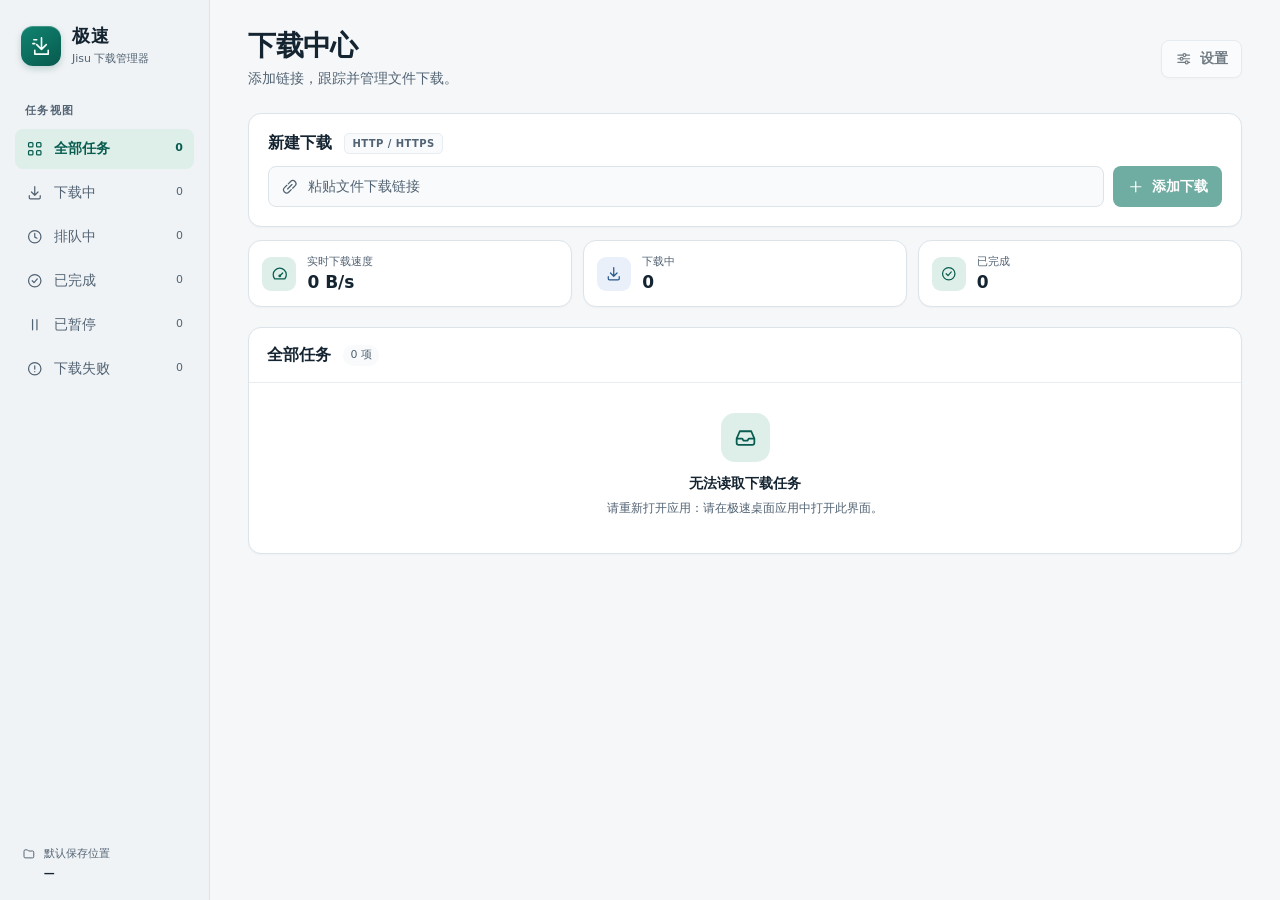
==== src/renderer/index.html @ 12cf1745 "Build the MyGo download manager renderer Co-Authored-By: Jellli Liu <yousa@outlook.com>" ====
<!doctype html>
<html lang="zh-CN">
  <head>
    <meta charset="utf-8">
    <meta name="viewport" content="width=device-width, initial-scale=1">
    <meta http-equiv="Content-Security-Policy" content="default-src 'none'; script-src 'self'; style-src 'self'; object-src 'none'; base-uri 'none'; form-action 'none'">
    <title>极速 · 下载管理器</title>
    <link rel="stylesheet" href="styles.css">
    <script src="bridge.js" defer></script>
    <script src="app.js" defer></script>
  </head>
  <body>
    <svg class="icon-library" xmlns="http://www.w3.org/2000/svg" aria-hidden="true">
      <symbol id="icon-brand" viewBox="0 0 24 24">
        <path d="M12 3v12m-5-5 5 5 5-5M5 16v4h14v-4"/>
        <path d="M4 5h3M3 9h2"/>
      </symbol>
      <symbol id="icon-grid" viewBox="0 0 24 24">
        <rect x="3.5" y="3.5" width="6" height="6" rx="1.3"/><rect x="14.5" y="3.5" width="6" height="6" rx="1.3"/>
        <rect x="3.5" y="14.5" width="6" height="6" rx="1.3"/><rect x="14.5" y="14.5" width="6" height="6" rx="1.3"/>
      </symbol>
      <symbol id="icon-download" viewBox="0 0 24 24">
        <path d="M12 3.5v12m-4.5-4.5 4.5 4.5 4.5-4.5M4.5 16v3a1.5 1.5 0 0 0 1.5 1.5h12a1.5 1.5 0 0 0 1.5-1.5v-3"/>
      </symbol>
      <symbol id="icon-clock" viewBox="0 0 24 24">
        <circle cx="12" cy="12" r="8.5"/><path d="M12 7.5v5l3 1.5"/>
      </symbol>
      <symbol id="icon-check" viewBox="0 0 24 24">
        <circle cx="12" cy="12" r="8.5"/><path d="m8.5 12 2.5 2.5 4.5-5"/>
      </symbol>
      <symbol id="icon-pause" viewBox="0 0 24 24">
        <path d="M9 5v14m6-14v14"/>
      </symbol>
      <symbol id="icon-alert" viewBox="0 0 24 24">
        <circle cx="12" cy="12" r="8.5"/><path d="M12 8v4.5m0 3.5h.01"/>
      </symbol>
      <symbol id="icon-settings" viewBox="0 0 24 24">
        <path d="M4 7h7m4 0h5M4 12h3m4 0h9M4 17h10m4 0h2"/>
        <circle cx="13" cy="7" r="2"/><circle cx="9" cy="12" r="2"/><circle cx="16" cy="17" r="2"/>
      </symbol>
      <symbol id="icon-plus" viewBox="0 0 24 24">
        <path d="M12 5v14M5 12h14"/>
      </symbol>
      <symbol id="icon-link" viewBox="0 0 24 24">
        <path d="m10 8 3.2-3.2a4.2 4.2 0 0 1 6 6L16 14M8 10l-3.2 3.2a4.2 4.2 0 0 0 6 6L14 16m-5-1 6-6"/>
      </symbol>
      <symbol id="icon-folder" viewBox="0 0 24 24">
        <path d="M3.5 7a2 2 0 0 1 2-2h4l2 2h7a2 2 0 0 1 2 2v8a2 2 0 0 1-2 2h-13a2 2 0 0 1-2-2z"/>
      </symbol>
      <symbol id="icon-speed" viewBox="0 0 24 24">
        <path d="M5 19a9 9 0 1 1 14 0zM12 15l4-4"/><circle cx="12" cy="15" r="1"/>
      </symbol>
      <symbol id="icon-inbox" viewBox="0 0 24 24">
        <path d="m3.5 13 3-7h11l3 7v4a2 2 0 0 1-2 2h-13a2 2 0 0 1-2-2z"/>
        <path d="M4 13h5l1 2h4l1-2h5"/>
      </symbol>
      <symbol id="icon-file" viewBox="0 0 24 24">
        <path d="M13.5 4.5H7a2 2 0 0 0-2 2v11a2 2 0 0 0 2 2h10a2 2 0 0 0 2-2V10zm0 0v5.5H19M9 14h6"/>
      </symbol>
      <symbol id="icon-play" viewBox="0 0 24 24">
        <path d="m9 5.5 9 6.5-9 6.5z"/>
      </symbol>
      <symbol id="icon-retry" viewBox="0 0 24 24">
        <path d="M19.8 10a8 8 0 1 0-.8 6.5M20 5.5V10h-4.5"/>
      </symbol>
      <symbol id="icon-trash" viewBox="0 0 24 24">
        <path d="M4.5 7h15M9 7V4.5h6V7m3 0-1 12h-10L6 7m4 4v4.5m4-4.5v4.5"/>
      </symbol>
      <symbol id="icon-close" viewBox="0 0 24 24">
        <path d="m6 6 12 12M18 6 6 18"/>
      </symbol>
    </svg>

    <div class="app-shell">
      <aside class="sidebar">
        <div class="brand">
          <span class="brand-mark"><svg class="icon" aria-hidden="true"><use href="#icon-brand"></use></svg></span>
          <div class="brand-copy"><strong>极速</strong><span>Jisu 下载管理器</span></div>
        </div>

        <nav class="filters" aria-labelledby="filters-label">
          <h2 id="filters-label" class="sidebar-label">任务视图</h2>
          <button class="filter" type="button" data-filter="all" aria-pressed="true" aria-label="全部任务" title="全部任务">
            <svg class="icon" aria-hidden="true"><use href="#icon-grid"></use></svg><span class="filter-label">全部任务</span><span class="filter-count" aria-hidden="true">0</span>
          </button>
          <button class="filter" type="button" data-filter="downloading" aria-pressed="false" aria-label="下载中" title="下载中">
            <svg class="icon" aria-hidden="true"><use href="#icon-download"></use></svg><span class="filter-label">下载中</span><span class="filter-count" aria-hidden="true">0</span>
          </button>
          <button class="filter" type="button" data-filter="queued" aria-pressed="false" aria-label="排队中" title="排队中">
            <svg class="icon" aria-hidden="true"><use href="#icon-clock"></use></svg><span class="filter-label">排队中</span><span class="filter-count" aria-hidden="true">0</span>
          </button>
          <button class="filter" type="button" data-filter="completed" aria-pressed="false" aria-label="已完成" title="已完成">
            <svg class="icon" aria-hidden="true"><use href="#icon-check"></use></svg><span class="filter-label">已完成</span><span class="filter-count" aria-hidden="true">0</span>
          </button>
          <button class="filter" type="button" data-filter="paused" aria-pressed="false" aria-label="已暂停" title="已暂停">
            <svg class="icon" aria-hidden="true"><use href="#icon-pause"></use></svg><span class="filter-label">已暂停</span><span class="filter-count" aria-hidden="true">0</span>
          </button>
          <button class="filter" type="button" data-filter="failed" aria-pressed="false" aria-label="下载失败" title="下载失败">
            <svg class="icon" aria-hidden="true"><use href="#icon-alert"></use></svg><span class="filter-label">下载失败</span><span class="filter-count" aria-hidden="true">0</span>
          </button>
        </nav>

        <div class="sidebar-storage">
          <svg class="icon" aria-hidden="true"><use href="#icon-folder"></use></svg>
          <div><span>默认保存位置</span><strong id="sidebar-directory">—</strong></div>
        </div>
      </aside>

      <main class="workspace">
        <header class="workspace-header">
          <div>
            <h1>下载中心</h1>
            <p>添加链接，跟踪并管理文件下载。</p>
          </div>
          <button id="open-settings" class="button button-secondary" type="button" aria-haspopup="dialog" disabled>
            <svg class="icon" aria-hidden="true"><use href="#icon-settings"></use></svg>设置
          </button>
        </header>

        <section class="panel composer" aria-labelledby="composer-title">
          <div class="composer-heading">
            <h2 id="composer-title">新建下载</h2><span class="protocol">HTTP / HTTPS</span>
          </div>
          <form id="download-form" novalidate>
            <div class="composer-fields">
              <label class="url-field">
                <svg class="icon" aria-hidden="true"><use href="#icon-link"></use></svg>
                <span class="sr-only">下载链接</span>
                <input id="download-url" aria-describedby="download-error" type="text" inputmode="url" autocomplete="off" autocapitalize="off" spellcheck="false" placeholder="粘贴文件下载链接">
              </label>
              <button id="add-download" class="button button-primary" type="submit" disabled>
                <svg class="icon" aria-hidden="true"><use href="#icon-plus"></use></svg>添加下载
              </button>
            </div>
            <p class="inline-error" id="download-error" role="alert" hidden></p>
          </form>
        </section>

        <section class="metrics" aria-label="下载概况">
          <div class="panel metric">
            <span class="metric-icon speed-icon"><svg class="icon" aria-hidden="true"><use href="#icon-speed"></use></svg></span>
            <div><span class="metric-label">实时下载速度</span><strong id="metric-speed">0 B/s</strong></div>
          </div>
          <div class="panel metric">
            <span class="metric-icon active-icon"><svg class="icon" aria-hidden="true"><use href="#icon-download"></use></svg></span>
            <div><span class="metric-label">下载中</span><strong id="metric-active">0</strong></div>
          </div>
          <div class="panel metric">
            <span class="metric-icon complete-icon"><svg class="icon" aria-hidden="true"><use href="#icon-check"></use></svg></span>
            <div><span class="metric-label">已完成</span><strong id="metric-completed">0</strong></div>
          </div>
        </section>

        <section class="panel tasks" aria-labelledby="tasks-title">
          <header class="tasks-heading">
            <h2 id="tasks-title" tabindex="-1">全部任务</h2><span id="tasks-count" class="task-count">0 项</span>
          </header>
          <div id="task-columns" class="task-columns task-grid" aria-hidden="true" hidden>
            <span>文件</span><span>状态与进度</span><span>速度与连接</span><span>操作</span>
          </div>
          <ul id="task-list" class="task-list" aria-label="下载任务" hidden></ul>
          <div class="empty" id="empty-state">
            <span class="empty-icon"><svg class="icon" aria-hidden="true"><use href="#icon-inbox"></use></svg></span>
            <h3 id="empty-title">正在读取下载任务…</h3>
            <p id="empty-description"></p>
          </div>
        </section>

        <p class="notice" id="notice" role="status" aria-atomic="true"></p>
      </main>
    </div>

    <template id="task-template">
      <li class="task-row task-grid">
        <div class="task-file">
          <span class="file-icon"><svg class="icon" aria-hidden="true"><use href="#icon-file"></use></svg></span>
          <div class="task-file-details">
            <strong class="task-name"></strong>
            <span class="task-source"></span>
            <span class="task-error" hidden></span>
          </div>
        </div>
        <div class="task-progress">
          <div class="progress-labels"><span class="task-state"></span><span class="task-percentage"></span></div>
          <progress max="1" aria-label="下载进度"></progress>
          <span class="task-size"></span>
        </div>
        <div class="task-transfer">
          <span class="task-speed"></span><span class="task-connections"></span>
        </div>
        <div class="task-actions">
          <button class="icon-button task-primary" type="button" hidden>
            <svg class="icon" aria-hidden="true"><use href="#icon-pause"></use></svg>
          </button>
          <button class="icon-button danger-button task-remove" type="button" aria-label="移除任务" title="移除任务">
            <svg class="icon" aria-hidden="true"><use href="#icon-trash"></use></svg>
          </button>
        </div>
      </li>
    </template>

    <dialog id="settings-dialog" role="dialog" aria-labelledby="settings-title">
      <header class="dialog-header">
        <div><h2 id="settings-title">下载设置</h2><p>管理保存位置和同时下载的任务数。</p></div>
        <button id="close-settings" class="icon-button" type="button" aria-label="关闭设置" title="关闭">
          <svg class="icon" aria-hidden="true"><use href="#icon-close"></use></svg>
        </button>
      </header>
      <section class="setting">
        <h3>默认保存位置</h3>
        <p>新下载的文件将保存到此文件夹。</p>
        <div class="directory-field">
          <span id="settings-directory">—</span>
          <button id="choose-directory" class="button button-secondary" type="button">选择文件夹</button>
        </div>
      </section>
      <section class="setting setting-inline">
        <div><label for="concurrency">同时下载数</label><p id="concurrency-help">超出上限的任务会自动排队。</p></div>
        <select id="concurrency" aria-describedby="concurrency-help">
          <option value="1">1 项</option>
          <option value="2">2 项</option>
          <option value="3">3 项</option>
          <option value="4">4 项</option>
          <option value="5">5 项</option>
        </select>
      </section>
      <p id="settings-error" class="inline-error" role="alert" hidden></p>
    </dialog>

    <dialog id="remove-dialog" role="dialog" aria-labelledby="remove-title" aria-describedby="remove-note">
      <header class="dialog-header">
        <div><h2 id="remove-title">移除下载任务？</h2><p id="remove-name" class="remove-name"></p></div>
      </header>
      <p id="remove-note"></p>
      <div class="dialog-actions">
        <button id="cancel-remove" class="button button-secondary" type="button" autofocus>取消</button>
        <button id="confirm-remove" class="button button-danger" type="button">移除任务</button>
      </div>
    </dialog>
  </body>
</html>
---- src/renderer/styles.css ----
:root {
  color-scheme: light dark;
  font-family: system-ui, -apple-system, "Segoe UI", "PingFang SC", "Microsoft YaHei", "Noto Sans CJK SC", sans-serif;
  font-size: 14px;
  line-height: 1.5;
  --canvas: #f5f7f9;
  --sidebar: #f0f3f6;
  --surface: #fff;
  --subtle: #f8fafb;
  --text: #152431;
  --muted: #526373;
  --border: #dce4e9;
  --soft-border: #e8edf1;
  --brand: #08715e;
  --brand-strong: #085d50;
  --brand-soft: #deefe9;
  --on-brand: #fff;
  --blue: #29588c;
  --blue-soft: #e9f0fa;
  --amber: #78500e;
  --amber-soft: #fcf2dd;
  --danger: #a32938;
  --danger-strong: #962531;
  --danger-soft: #fbecee;
  --shadow: 0 1px 2px #15243108;
}

@media (prefers-color-scheme: dark) {
  :root {
    --canvas: #151b23;
    --sidebar: #111820;
    --surface: #1c2631;
    --subtle: #19232d;
    --text: #edf3f8;
    --muted: #abbacc;
    --border: #384857;
    --soft-border: #2b3947;
    --brand: #82dbc2;
    --brand-strong: #a5e8d5;
    --brand-soft: #233f3b;
    --on-brand: #112b25;
    --blue: #a3c7f9;
    --blue-soft: #253a54;
    --amber: #f1ca81;
    --amber-soft: #403622;
    --danger: #ff9da5;
    --danger-strong: #f08792;
    --danger-soft: #492e37;
    --shadow: 0 1px 2px #0002;
  }
}

*, *::before, *::after { box-sizing: border-box; }
[hidden] { display: none !important; }
body { margin: 0; color: var(--text); background: var(--canvas); }
h1, h2, h3, p { margin: 0; }
button, input, select { font: inherit; color: inherit; }
button, select { cursor: pointer; }
button:disabled, button[aria-disabled="true"], select:disabled { cursor: default; opacity: .58; }
button, input, select { -webkit-tap-highlight-color: transparent; }
:focus-visible { outline: 2px solid var(--brand); outline-offset: 3px; }

.sr-only {
  position: absolute;
  width: 1px;
  height: 1px;
  overflow: hidden;
  clip: rect(0, 0, 0, 0);
  white-space: nowrap;
}

.icon-library { position: absolute; width: 0; height: 0; overflow: hidden; }
.icon {
  width: 1.25em;
  height: 1.25em;
  flex: none;
  vertical-align: middle;
  fill: none;
  stroke: currentColor;
  stroke-width: 1.7;
  stroke-linecap: round;
  stroke-linejoin: round;
}

.app-shell { display: grid; grid-template-columns: 210px minmax(0, 1fr); min-height: 100vh; }
.sidebar {
  position: sticky;
  top: 0;
  height: 100vh;
  display: flex;
  flex-direction: column;
  overflow: auto;
  padding: 25px 15px 18px;
  border-right: 1px solid var(--border);
  background: var(--sidebar);
}

.brand { display: flex; align-items: center; gap: 11px; margin: 0 6px 36px; }
.brand-mark {
  display: grid;
  flex: none;
  place-items: center;
  width: 40px;
  height: 40px;
  border-radius: 12px;
  color: #f3fff9;
  background: linear-gradient(145deg, #118471, #075a4d);
  box-shadow: 0 3px 7px #075a4d38, inset 0 1px 0 #ffffff36;
}
.brand-mark .icon { width: 23px; height: 23px; }
.brand-copy, .sidebar-storage div, .metric > div { display: grid; min-width: 0; }
.brand-copy strong { font-size: 18px; line-height: 1.25; letter-spacing: .04em; }
.brand-copy span { margin-top: 3px; color: var(--muted); font-size: 11px; white-space: nowrap; }
.filters { display: grid; gap: 4px; }
.sidebar-label { margin: 0 10px 5px; color: var(--muted); font-size: 11px; font-weight: 650; letter-spacing: .12em; }
.filter {
  display: grid;
  grid-template-columns: auto minmax(0, 1fr) auto;
  gap: 10px;
  align-items: center;
  min-height: 40px;
  padding: 7px 10px;
  border: 1px solid transparent;
  border-radius: 8px;
  background: transparent;
  color: var(--muted);
  text-align: left;
  white-space: nowrap;
}
.filter:hover { background: var(--surface); color: var(--text); }
.filter[aria-pressed="true"] { background: var(--brand-soft); color: var(--brand-strong); font-weight: 650; }
.filter-count { font-size: 11px; font-variant-numeric: tabular-nums; }
.sidebar-storage {
  display: flex;
  align-items: flex-start;
  gap: 8px;
  margin-top: auto;
  padding: 14px 7px 0;
  color: var(--muted);
  font-size: 11px;
}
.sidebar-storage .icon { margin-top: 1px; }
.sidebar-storage strong { margin-top: 3px; color: var(--text); font-size: 11px; font-weight: 550; }

.workspace { width: 100%; max-width: 1370px; min-width: 0; padding: 28px clamp(20px, 3vw, 44px) 30px; }
.workspace-header, .composer-heading, .tasks-heading, .dialog-header {
  display: flex;
  align-items: center;
  justify-content: space-between;
  gap: 12px;
}
.workspace-header { margin-bottom: 24px; }
.workspace h1 { font-size: 28px; line-height: 1.25; font-weight: 720; letter-spacing: -.03em; }
.workspace-header p { margin-top: 5px; color: var(--muted); }
h2 { font-size: 16px; font-weight: 680; }

.button {
  display: inline-flex;
  align-items: center;
  justify-content: center;
  gap: 7px;
  min-height: 38px;
  padding: 7px 13px;
  border: 1px solid transparent;
  border-radius: 8px;
  font-weight: 650;
  white-space: nowrap;
}
.button-secondary { border-color: var(--border); background: var(--surface); box-shadow: var(--shadow); }
.button-secondary:hover:not(:disabled) { background: var(--subtle); border-color: var(--muted); }
.button-primary { background: var(--brand); color: var(--on-brand); }
.button-primary:hover:not(:disabled) { background: var(--brand-strong); }
.button-danger { background: var(--danger-strong); color: var(--canvas); }
.button-danger:hover:not(:disabled) { background: var(--danger); }

.panel { background: var(--surface); border: 1px solid var(--border); border-radius: 13px; box-shadow: var(--shadow); }
.composer { padding: 17px 19px 19px; }
.composer-heading { justify-content: flex-start; margin-bottom: 11px; }
.protocol {
  padding: 2px 7px;
  border: 1px solid var(--soft-border);
  border-radius: 5px;
  background: var(--subtle);
  color: var(--muted);
  font-size: 10px;
  font-weight: 650;
  letter-spacing: .045em;
}
.composer-fields { display: flex; gap: 9px; }
.url-field {
  display: flex;
  flex: 1 1 auto;
  align-items: center;
  gap: 9px;
  min-width: 0;
  min-height: 41px;
  padding: 0 12px;
  border: 1px solid var(--border);
  border-radius: 8px;
  background: var(--subtle);
  color: var(--muted);
  cursor: text;
}
.url-field:focus-within { border-color: var(--brand); outline: 2px solid var(--brand-soft); }
.url-field input { width: 100%; min-width: 0; padding: 8px 0; border: 0; outline: 0; background: transparent; color: var(--text); }
.url-field input::placeholder { color: var(--muted); }
.inline-error { margin-top: 9px; color: var(--danger); font-size: 12px; overflow-wrap: anywhere; }

.metrics { display: grid; grid-template-columns: repeat(3, minmax(0, 1fr)); gap: 11px; margin: 13px 0 20px; }
.metric { display: flex; align-items: center; gap: 11px; padding: 13px; }
.metric-icon, .file-icon, .empty-icon { display: grid; flex: none; place-items: center; border-radius: 9px; }
.metric-icon { width: 34px; height: 34px; }
.speed-icon { color: var(--brand-strong); background: var(--brand-soft); }
.active-icon { color: var(--blue); background: var(--blue-soft); }
.complete-icon { color: var(--brand-strong); background: var(--brand-soft); }
.metric-label { color: var(--muted); font-size: 11px; }
.metric strong { font-size: 17px; font-weight: 680; line-height: 1.35; font-variant-numeric: tabular-nums; }

.tasks-heading { justify-content: flex-start; min-height: 54px; padding: 10px 18px; }
.task-count { padding: 2px 7px; border-radius: 999px; color: var(--muted); background: var(--subtle); font-size: 11px; }
.task-grid {
  display: grid;
  grid-template-columns: minmax(0, 1.55fr) minmax(0, 1.1fr) minmax(76px, .65fr) 70px;
  align-items: center;
  gap: 15px;
  padding-inline: 18px;
}
.task-columns {
  min-height: 32px;
  border-block: 1px solid var(--soft-border);
  background: var(--subtle);
  color: var(--muted);
  font-size: 11px;
}
.task-columns span:last-child { text-align: right; padding-right: 4px; }
.task-list { padding: 0; margin: 0; list-style: none; }
.task-row { min-height: 75px; padding-block: 11px; }
.task-row:not(:first-child) { border-top: 1px solid var(--soft-border); }
.task-file { display: flex; align-items: center; gap: 9px; min-width: 0; }
.file-icon { width: 33px; height: 35px; color: var(--blue); background: var(--blue-soft); }
.task-file-details, .task-progress, .task-transfer { display: grid; gap: 3px; min-width: 0; }
.task-name, .task-source, .task-error, .sidebar-storage strong { overflow: hidden; text-overflow: ellipsis; white-space: nowrap; }
.task-name { font-size: 13px; font-weight: 650; unicode-bidi: plaintext; }
.task-source, .task-error, .task-size, .task-connections { color: var(--muted); font-size: 11px; }
.task-error { color: var(--danger); unicode-bidi: plaintext; }
.progress-labels, .task-actions { display: flex; align-items: center; gap: 5px; }
.progress-labels { justify-content: space-between; }
.task-state {
  padding: 1px 6px;
  border-radius: 4px;
  background: var(--subtle);
  color: var(--muted);
  font-size: 11px;
  white-space: nowrap;
}
[data-state="downloading"] .task-state { color: var(--blue); background: var(--blue-soft); }
[data-state="completed"] .task-state { color: var(--brand-strong); background: var(--brand-soft); }
[data-state="paused"] .task-state { color: var(--amber); background: var(--amber-soft); }
[data-state="failed"] .task-state { color: var(--danger); background: var(--danger-soft); }
.task-percentage, .task-size, .task-speed { font-variant-numeric: tabular-nums; }
.task-percentage, .task-speed { font-size: 11px; font-weight: 650; white-space: nowrap; }
progress { width: 100%; height: 5px; accent-color: var(--brand); }
progress[value] { appearance: none; border: 0; border-radius: 999px; background: var(--soft-border); }
progress[value]::-webkit-progress-bar { border-radius: 999px; background: var(--soft-border); }
progress[value]::-webkit-progress-value { border-radius: 999px; background: var(--brand); }
progress[value]::-moz-progress-bar { border-radius: 999px; background: var(--brand); }
.task-actions { justify-content: flex-end; }
.icon-button {
  display: grid;
  flex: none;
  place-items: center;
  width: 32px;
  height: 32px;
  padding: 0;
  border: 1px solid var(--soft-border);
  border-radius: 7px;
  background: var(--surface);
  color: var(--muted);
}
.icon-button:hover:not([aria-disabled="true"]) { background: var(--brand-soft); color: var(--brand-strong); }
.danger-button:hover:not([aria-disabled="true"]) { background: var(--danger-soft); color: var(--danger); }

.empty { display: grid; justify-items: center; padding: 30px 14px 36px; text-align: center; border-top: 1px solid var(--soft-border); }
.empty-icon { width: 49px; height: 49px; margin-bottom: 11px; color: var(--brand-strong); background: var(--brand-soft); border-radius: 14px; }
.empty-icon .icon { width: 25px; height: 25px; }
.empty h3 { font-size: 14px; font-weight: 650; }
.empty p { margin-top: 5px; color: var(--muted); font-size: 12px; }
.notice:not(:empty) {
  position: fixed;
  right: 16px;
  bottom: 16px;
  z-index: 1;
  max-width: min(440px, calc(100% - 32px));
  padding: 9px 13px;
  border: 1px solid var(--border);
  border-radius: 8px;
  box-shadow: 0 4px 16px #0002;
  color: var(--brand-strong);
  background: var(--surface);
  font-size: 12px;
  overflow-wrap: anywhere;
  pointer-events: none;
}
.notice[data-error="true"] { color: var(--danger); }

dialog {
  width: min(440px, calc(100% - 32px));
  max-height: calc(100% - 32px);
  padding: 20px;
  border: 1px solid var(--border);
  border-radius: 15px;
  color: var(--text);
  background: var(--surface);
  box-shadow: 0 20px 65px #0004;
}
dialog::backdrop { background: #0c18297a; }
dialog:not([open]) { display: none; }
.fallback-modal .app-shell { pointer-events: none; }
.fallback-modal dialog[open] {
  position: fixed;
  inset: 0;
  z-index: 2;
  height: fit-content;
  margin: auto;
  box-shadow: 0 0 0 100vmax #0c18297a;
}
.dialog-header { align-items: flex-start; }
.dialog-header h2 { font-size: 19px; }
.dialog-header p, .setting p, #remove-note { margin-top: 4px; color: var(--muted); font-size: 12px; }
.setting { margin-top: 16px; padding-top: 15px; border-top: 1px solid var(--soft-border); }
.setting h3, .setting label { font-size: 13px; font-weight: 650; }
.setting-inline, .directory-field { display: flex; justify-content: space-between; align-items: center; gap: 10px; }
.directory-field { margin-top: 10px; }
.directory-field > span {
  min-width: 0;
  flex: 1;
  padding: 8px 10px;
  border: 1px solid var(--soft-border);
  border-radius: 7px;
  background: var(--subtle);
  font-size: 12px;
  overflow-wrap: anywhere;
}
.setting select { min-height: 37px; min-width: 70px; padding: 4px 8px; border: 1px solid var(--border); border-radius: 7px; background: var(--subtle); }
.remove-name { overflow-wrap: anywhere; unicode-bidi: plaintext; }
#remove-note { margin-top: 12px; }
.dialog-actions { display: flex; justify-content: flex-end; gap: 8px; margin-top: 18px; }

@media (max-width: 920px) {
  .app-shell { grid-template-columns: 166px minmax(0, 1fr); }
  .sidebar { padding-inline: 10px; }
  .task-grid { gap: 9px; padding-inline: 12px; }
  .task-file { gap: 6px; }
  .file-icon { width: 28px; height: 31px; }
}

@media (max-width: 730px) {
  .app-shell { grid-template-columns: 59px minmax(0, 1fr); }
  .brand { margin: 0 0 26px; }
  .brand-copy, .sidebar-label, .filter-label, .filter-count, .sidebar-storage { display: none; }
  .filter { display: flex; justify-content: center; padding: 7px; }
  .workspace { padding: 20px 14px; }
}

@media (max-width: 530px) {
  .workspace h1 { font-size: 23px; }
  .workspace-header p { font-size: 12px; }
  .composer { padding: 12px; }
  .composer-fields { flex-wrap: wrap; }
  .url-field { flex-basis: 100%; }
  .metrics { gap: 6px; }
  .metric { padding: 8px; }
  .metric-icon { display: none; }
  .metric strong { font-size: 14px; }
  .task-columns { display: none; }
  .task-list { border-top: 1px solid var(--soft-border); }
  .task-row { grid-template-columns: minmax(0, 1fr) 70px; grid-template-areas: "file actions" "progress metrics"; }
  .task-file { grid-area: file; }
  .task-progress { grid-area: progress; }
  .task-transfer { grid-area: metrics; justify-items: end; }
  .task-actions { grid-area: actions; }
}
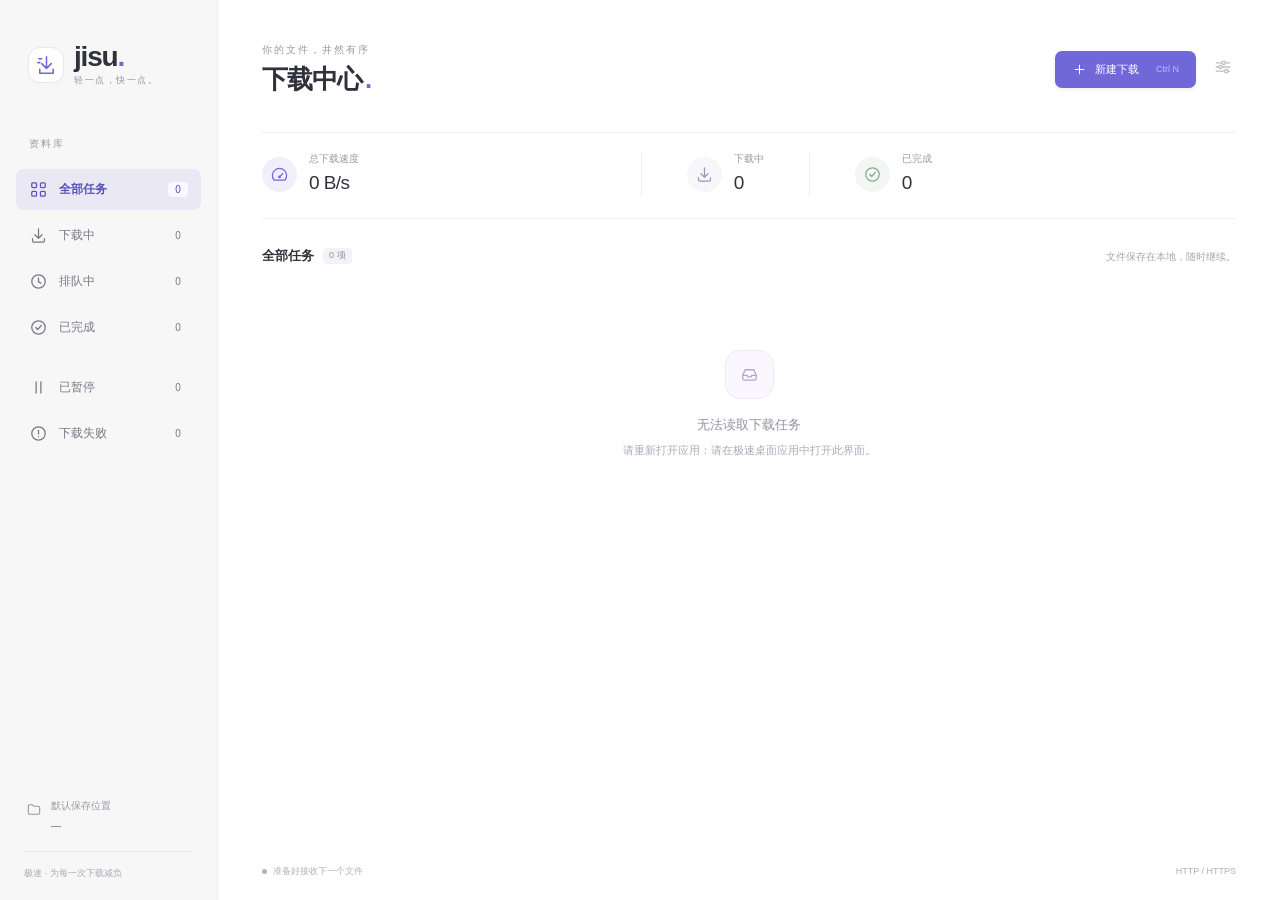
==== commit 6e7e750e: "Design Porcelain light-native UI alternative Co-Authored-By: Jellli Liu <yousa@outlook.com>" ====
--- a/src/renderer/index.html
+++ b/src/renderer/index.html
@@ -7,6 +7,7 @@
     <title>极速 · 下载管理器</title>
     <link rel="stylesheet" href="styles.css">
     <script src="bridge.js" defer></script>
+    <script src="preview.js" defer></script>
     <script src="app.js" defer></script>
   </head>
   <body>
@@ -75,11 +76,11 @@
       <aside class="sidebar">
         <div class="brand">
           <span class="brand-mark"><svg class="icon" aria-hidden="true"><use href="#icon-brand"></use></svg></span>
-          <div class="brand-copy"><strong>极速</strong><span>Jisu 下载管理器</span></div>
+          <div class="brand-copy"><strong>jisu<span class="brand-dot">.</span></strong><span>轻一点，快一点。</span></div>
         </div>
 
         <nav class="filters" aria-labelledby="filters-label">
-          <h2 id="filters-label" class="sidebar-label">任务视图</h2>
+          <h2 id="filters-label" class="sidebar-label">资料库</h2>
           <button class="filter" type="button" data-filter="all" aria-pressed="true" aria-label="全部任务" title="全部任务">
             <svg class="icon" aria-hidden="true"><use href="#icon-grid"></use></svg><span class="filter-label">全部任务</span><span class="filter-count" aria-hidden="true">0</span>
           </button>
@@ -104,42 +105,29 @@
           <svg class="icon" aria-hidden="true"><use href="#icon-folder"></use></svg>
           <div><span>默认保存位置</span><strong id="sidebar-directory">—</strong></div>
         </div>
+        <div class="sidebar-footnote">极速 · 为每一次下载减负</div>
       </aside>
 
       <main class="workspace">
         <header class="workspace-header">
           <div>
-            <h1>下载中心</h1>
-            <p>添加链接，跟踪并管理文件下载。</p>
-          </div>
-          <button id="open-settings" class="button button-secondary" type="button" aria-haspopup="dialog" disabled>
+            <div class="eyebrow">你的文件，井然有序</div>
+            <h1>下载中心<span class="heading-dot">.</span></h1>
+          </div>
+          <div class="header-actions">
+          <button id="open-download" class="button button-primary" type="button" aria-haspopup="dialog">
+            <svg class="icon" aria-hidden="true"><use href="#icon-plus"></use></svg>新建下载 <kbd>⌘ N</kbd>
+          </button>
+          <button id="open-settings" class="icon-button settings-button" type="button" aria-label="下载设置" aria-haspopup="dialog" disabled>
             <svg class="icon" aria-hidden="true"><use href="#icon-settings"></use></svg>设置
           </button>
+          </div>
         </header>
-
-        <section class="panel composer" aria-labelledby="composer-title">
-          <div class="composer-heading">
-            <h2 id="composer-title">新建下载</h2><span class="protocol">HTTP / HTTPS</span>
-          </div>
-          <form id="download-form" novalidate>
-            <div class="composer-fields">
-              <label class="url-field">
-                <svg class="icon" aria-hidden="true"><use href="#icon-link"></use></svg>
-                <span class="sr-only">下载链接</span>
-                <input id="download-url" aria-describedby="download-error" type="text" inputmode="url" autocomplete="off" autocapitalize="off" spellcheck="false" placeholder="粘贴文件下载链接">
-              </label>
-              <button id="add-download" class="button button-primary" type="submit" disabled>
-                <svg class="icon" aria-hidden="true"><use href="#icon-plus"></use></svg>添加下载
-              </button>
-            </div>
-            <p class="inline-error" id="download-error" role="alert" hidden></p>
-          </form>
-        </section>
 
         <section class="metrics" aria-label="下载概况">
           <div class="panel metric">
             <span class="metric-icon speed-icon"><svg class="icon" aria-hidden="true"><use href="#icon-speed"></use></svg></span>
-            <div><span class="metric-label">实时下载速度</span><strong id="metric-speed">0 B/s</strong></div>
+            <div><span class="metric-label">总下载速度</span><strong id="metric-speed">0 B/s</strong></div>
           </div>
           <div class="panel metric">
             <span class="metric-icon active-icon"><svg class="icon" aria-hidden="true"><use href="#icon-download"></use></svg></span>
@@ -154,7 +142,9 @@
         <section class="panel tasks" aria-labelledby="tasks-title">
           <header class="tasks-heading">
             <h2 id="tasks-title" tabindex="-1">全部任务</h2><span id="tasks-count" class="task-count">0 项</span>
+            <span class="list-hint">文件保存在本地，随时继续。</span>
           </header>
+          <p id="queue-note" class="queue-note" hidden><svg class="icon" aria-hidden="true"><use href="#icon-clock"></use></svg>不必等待。空出下载位置后，排队任务会自动开始。</p>
           <div id="task-columns" class="task-columns task-grid" aria-hidden="true" hidden>
             <span>文件</span><span>状态与进度</span><span>速度与连接</span><span>操作</span>
           </div>
@@ -165,7 +155,7 @@
             <p id="empty-description"></p>
           </div>
         </section>
-
+        <footer class="workspace-footer"><span><i class="status-dot"></i> 准备好接收下一个文件</span><span id="preview-label" hidden>设计预览 · 示例任务</span><span>HTTP / HTTPS</span></footer>
         <p class="notice" id="notice" role="status" aria-atomic="true"></p>
       </main>
     </div>
@@ -198,6 +188,26 @@
         </div>
       </li>
     </template>
+
+    <dialog id="download-dialog" aria-labelledby="composer-title" aria-describedby="composer-description">
+      <header class="dialog-header">
+        <div class="dialog-icon"><svg class="icon" aria-hidden="true"><use href="#icon-link"></use></svg></div>
+        <button id="close-download" class="icon-button" type="button" aria-label="关闭新建下载"><svg class="icon" aria-hidden="true"><use href="#icon-close"></use></svg></button>
+      </header>
+      <h2 id="composer-title">把链接交给 jisu。</h2>
+      <p id="composer-description" class="dialog-description">粘贴直链，其余的交给我们。</p>
+      <form id="download-form" novalidate>
+        <label class="field-label" for="download-url">下载链接</label>
+        <label class="url-field">
+          <svg class="icon" aria-hidden="true"><use href="#icon-link"></use></svg>
+          <input id="download-url" aria-describedby="download-error" type="text" inputmode="url" autocomplete="off" autocapitalize="off" spellcheck="false" placeholder="https://example.com/file.zip" autofocus>
+        </label>
+        <p class="inline-error" id="download-error" role="alert" hidden></p>
+        <div class="download-destination"><svg class="icon" aria-hidden="true"><use href="#icon-folder"></use></svg><div><span>保存至</span><strong id="download-directory">—</strong></div><span class="destination-note">可在设置中更改</span></div>
+        <p class="download-tip"><svg class="icon" aria-hidden="true"><use href="#icon-speed"></use></svg>支持时自动启用多连接下载，暂停后可继续。</p>
+        <div class="dialog-actions"><button id="cancel-download" class="button button-secondary" type="button">取消</button><button id="add-download" class="button button-primary" type="submit" disabled>开始下载<svg class="icon" aria-hidden="true"><use href="#icon-download"></use></svg></button></div>
+      </form>
+    </dialog>
 
     <dialog id="settings-dialog" role="dialog" aria-labelledby="settings-title">
       <header class="dialog-header">
--- a/src/renderer/styles.css
+++ b/src/renderer/styles.css
@@ -1,382 +1,180 @@
 :root {
-  color-scheme: light dark;
-  font-family: system-ui, -apple-system, "Segoe UI", "PingFang SC", "Microsoft YaHei", "Noto Sans CJK SC", sans-serif;
-  font-size: 14px;
+  color-scheme: light;
+  font-family: -apple-system, BlinkMacSystemFont, "Segoe UI", "PingFang SC", "Microsoft YaHei", "Noto Sans CJK SC", sans-serif;
+  font-size: 13px;
   line-height: 1.5;
-  --canvas: #f5f7f9;
-  --sidebar: #f0f3f6;
+  --canvas: #fff;
+  --sidebar: #f7f7f8;
   --surface: #fff;
-  --subtle: #f8fafb;
-  --text: #152431;
-  --muted: #526373;
-  --border: #dce4e9;
-  --soft-border: #e8edf1;
-  --brand: #08715e;
-  --brand-strong: #085d50;
-  --brand-soft: #deefe9;
-  --on-brand: #fff;
-  --blue: #29588c;
-  --blue-soft: #e9f0fa;
-  --amber: #78500e;
-  --amber-soft: #fcf2dd;
-  --danger: #a32938;
-  --danger-strong: #962531;
-  --danger-soft: #fbecee;
-  --shadow: 0 1px 2px #15243108;
+  --subtle: #f7f7fa;
+  --text: #30313b;
+  --muted: #858590;
+  --border: #e5e5eb;
+  --soft-border: #f0f0f4;
+  --brand: #7068d9;
+  --brand-strong: #5952bb;
+  --brand-soft: #eeecfb;
+  --danger: #b94d58;
 }
-
-@media (prefers-color-scheme: dark) {
-  :root {
-    --canvas: #151b23;
-    --sidebar: #111820;
-    --surface: #1c2631;
-    --subtle: #19232d;
-    --text: #edf3f8;
-    --muted: #abbacc;
-    --border: #384857;
-    --soft-border: #2b3947;
-    --brand: #82dbc2;
-    --brand-strong: #a5e8d5;
-    --brand-soft: #233f3b;
-    --on-brand: #112b25;
-    --blue: #a3c7f9;
-    --blue-soft: #253a54;
-    --amber: #f1ca81;
-    --amber-soft: #403622;
-    --danger: #ff9da5;
-    --danger-strong: #f08792;
-    --danger-soft: #492e37;
-    --shadow: 0 1px 2px #0002;
-  }
-}
-
 *, *::before, *::after { box-sizing: border-box; }
 [hidden] { display: none !important; }
 body { margin: 0; color: var(--text); background: var(--canvas); }
 h1, h2, h3, p { margin: 0; }
 button, input, select { font: inherit; color: inherit; }
 button, select { cursor: pointer; }
-button:disabled, button[aria-disabled="true"], select:disabled { cursor: default; opacity: .58; }
+button { transition: background .15s, border-color .15s, box-shadow .15s; }
+button:disabled, button[aria-disabled="true"], select:disabled { cursor: default; opacity: .5; }
 button, input, select { -webkit-tap-highlight-color: transparent; }
-:focus-visible { outline: 2px solid var(--brand); outline-offset: 3px; }
-
-.sr-only {
-  position: absolute;
-  width: 1px;
-  height: 1px;
-  overflow: hidden;
-  clip: rect(0, 0, 0, 0);
-  white-space: nowrap;
-}
-
+:focus-visible { outline: 3px solid #a59feb; outline-offset: 3px; }
+.sr-only { position: absolute; width: 1px; height: 1px; overflow: hidden; clip: rect(0, 0, 0, 0); white-space: nowrap; }
 .icon-library { position: absolute; width: 0; height: 0; overflow: hidden; }
-.icon {
-  width: 1.25em;
-  height: 1.25em;
-  flex: none;
-  vertical-align: middle;
-  fill: none;
-  stroke: currentColor;
-  stroke-width: 1.7;
-  stroke-linecap: round;
-  stroke-linejoin: round;
-}
-
-.app-shell { display: grid; grid-template-columns: 210px minmax(0, 1fr); min-height: 100vh; }
-.sidebar {
-  position: sticky;
-  top: 0;
-  height: 100vh;
-  display: flex;
-  flex-direction: column;
-  overflow: auto;
-  padding: 25px 15px 18px;
-  border-right: 1px solid var(--border);
-  background: var(--sidebar);
-}
-
-.brand { display: flex; align-items: center; gap: 11px; margin: 0 6px 36px; }
-.brand-mark {
-  display: grid;
-  flex: none;
-  place-items: center;
-  width: 40px;
-  height: 40px;
-  border-radius: 12px;
-  color: #f3fff9;
-  background: linear-gradient(145deg, #118471, #075a4d);
-  box-shadow: 0 3px 7px #075a4d38, inset 0 1px 0 #ffffff36;
-}
+.icon { width: 19px; height: 19px; flex: none; vertical-align: middle; fill: none; stroke: currentColor; stroke-width: 1.6; stroke-linecap: round; stroke-linejoin: round; }
+.app-shell { display: grid; grid-template-columns: 200px minmax(0, 1fr); min-height: 100vh; }
+.sidebar { position: sticky; top: 0; height: 100vh; display: flex; flex-direction: column; overflow: auto; padding: 35px 16px 20px; border-right: 1px solid #ededf0; background: var(--sidebar); }
+.brand { display: flex; align-items: center; gap: 10px; margin: 0 12px 48px; }
+.brand-mark { display: grid; place-items: center; width: 36px; height: 36px; border: 1px solid #e8e6f5; border-radius: 12px; color: var(--brand); background: white; box-shadow: 0 3px 6px #35305604; }
 .brand-mark .icon { width: 23px; height: 23px; }
-.brand-copy, .sidebar-storage div, .metric > div { display: grid; min-width: 0; }
-.brand-copy strong { font-size: 18px; line-height: 1.25; letter-spacing: .04em; }
-.brand-copy span { margin-top: 3px; color: var(--muted); font-size: 11px; white-space: nowrap; }
-.filters { display: grid; gap: 4px; }
-.sidebar-label { margin: 0 10px 5px; color: var(--muted); font-size: 11px; font-weight: 650; letter-spacing: .12em; }
-.filter {
-  display: grid;
-  grid-template-columns: auto minmax(0, 1fr) auto;
-  gap: 10px;
-  align-items: center;
-  min-height: 40px;
-  padding: 7px 10px;
-  border: 1px solid transparent;
-  border-radius: 8px;
-  background: transparent;
-  color: var(--muted);
-  text-align: left;
-  white-space: nowrap;
-}
-.filter:hover { background: var(--surface); color: var(--text); }
-.filter[aria-pressed="true"] { background: var(--brand-soft); color: var(--brand-strong); font-weight: 650; }
-.filter-count { font-size: 11px; font-variant-numeric: tabular-nums; }
-.sidebar-storage {
-  display: flex;
-  align-items: flex-start;
-  gap: 8px;
-  margin-top: auto;
-  padding: 14px 7px 0;
-  color: var(--muted);
-  font-size: 11px;
-}
-.sidebar-storage .icon { margin-top: 1px; }
-.sidebar-storage strong { margin-top: 3px; color: var(--text); font-size: 11px; font-weight: 550; }
-
-.workspace { width: 100%; max-width: 1370px; min-width: 0; padding: 28px clamp(20px, 3vw, 44px) 30px; }
-.workspace-header, .composer-heading, .tasks-heading, .dialog-header {
-  display: flex;
-  align-items: center;
-  justify-content: space-between;
-  gap: 12px;
-}
-.workspace-header { margin-bottom: 24px; }
-.workspace h1 { font-size: 28px; line-height: 1.25; font-weight: 720; letter-spacing: -.03em; }
-.workspace-header p { margin-top: 5px; color: var(--muted); }
-h2 { font-size: 16px; font-weight: 680; }
-
-.button {
-  display: inline-flex;
-  align-items: center;
-  justify-content: center;
-  gap: 7px;
-  min-height: 38px;
-  padding: 7px 13px;
-  border: 1px solid transparent;
-  border-radius: 8px;
-  font-weight: 650;
-  white-space: nowrap;
-}
-.button-secondary { border-color: var(--border); background: var(--surface); box-shadow: var(--shadow); }
-.button-secondary:hover:not(:disabled) { background: var(--subtle); border-color: var(--muted); }
-.button-primary { background: var(--brand); color: var(--on-brand); }
-.button-primary:hover:not(:disabled) { background: var(--brand-strong); }
-.button-danger { background: var(--danger-strong); color: var(--canvas); }
-.button-danger:hover:not(:disabled) { background: var(--danger); }
-
-.panel { background: var(--surface); border: 1px solid var(--border); border-radius: 13px; box-shadow: var(--shadow); }
-.composer { padding: 17px 19px 19px; }
-.composer-heading { justify-content: flex-start; margin-bottom: 11px; }
-.protocol {
-  padding: 2px 7px;
-  border: 1px solid var(--soft-border);
-  border-radius: 5px;
-  background: var(--subtle);
-  color: var(--muted);
-  font-size: 10px;
-  font-weight: 650;
-  letter-spacing: .045em;
-}
-.composer-fields { display: flex; gap: 9px; }
-.url-field {
-  display: flex;
-  flex: 1 1 auto;
-  align-items: center;
-  gap: 9px;
-  min-width: 0;
-  min-height: 41px;
-  padding: 0 12px;
-  border: 1px solid var(--border);
-  border-radius: 8px;
-  background: var(--subtle);
-  color: var(--muted);
-  cursor: text;
-}
-.url-field:focus-within { border-color: var(--brand); outline: 2px solid var(--brand-soft); }
-.url-field input { width: 100%; min-width: 0; padding: 8px 0; border: 0; outline: 0; background: transparent; color: var(--text); }
-.url-field input::placeholder { color: var(--muted); }
-.inline-error { margin-top: 9px; color: var(--danger); font-size: 12px; overflow-wrap: anywhere; }
-
-.metrics { display: grid; grid-template-columns: repeat(3, minmax(0, 1fr)); gap: 11px; margin: 13px 0 20px; }
-.metric { display: flex; align-items: center; gap: 11px; padding: 13px; }
-.metric-icon, .file-icon, .empty-icon { display: grid; flex: none; place-items: center; border-radius: 9px; }
-.metric-icon { width: 34px; height: 34px; }
-.speed-icon { color: var(--brand-strong); background: var(--brand-soft); }
-.active-icon { color: var(--blue); background: var(--blue-soft); }
-.complete-icon { color: var(--brand-strong); background: var(--brand-soft); }
-.metric-label { color: var(--muted); font-size: 11px; }
-.metric strong { font-size: 17px; font-weight: 680; line-height: 1.35; font-variant-numeric: tabular-nums; }
-
-.tasks-heading { justify-content: flex-start; min-height: 54px; padding: 10px 18px; }
-.task-count { padding: 2px 7px; border-radius: 999px; color: var(--muted); background: var(--subtle); font-size: 11px; }
-.task-grid {
-  display: grid;
-  grid-template-columns: minmax(0, 1.55fr) minmax(0, 1.1fr) minmax(76px, .65fr) 70px;
-  align-items: center;
-  gap: 15px;
-  padding-inline: 18px;
-}
-.task-columns {
-  min-height: 32px;
-  border-block: 1px solid var(--soft-border);
-  background: var(--subtle);
-  color: var(--muted);
-  font-size: 11px;
-}
+.brand-copy { display: grid; gap: 3px; }
+.brand-copy strong { font-size: 28px; line-height: 1; letter-spacing: -1.2px; font-weight: 730; }
+.brand-dot { color: var(--brand); }
+.brand-copy > span { color: #92919b; font-size: 9px; letter-spacing: 1.5px; }
+.sidebar-label { margin: 0 13px 13px; font-size: 10px; font-weight: 500; color: #9998a3; letter-spacing: 2px; }
+.filters { display: grid; gap: 5px; }
+.filter { display: grid; grid-template-columns: 19px minmax(0, 1fr) auto; gap: 11px; align-items: center; min-height: 41px; padding: 8px 12px; border: 1px solid transparent; border-radius: 8px; background: transparent; color: #797985; text-align: left; white-space: nowrap; font-size: 12px; }
+.filter:hover { background: #ededf2; color: var(--text); }
+.filter[aria-pressed="true"] { background: #eae8f5; color: var(--brand-strong); font-weight: 600; }
+.filter-count { min-width: 20px; text-align: center; font-size: 10px; font-weight: 500; font-variant-numeric: tabular-nums; }
+.filter[aria-pressed="true"] .filter-count { background: #f9f8ff; border-radius: 4px; }
+.filter[data-filter="completed"] { margin-bottom: 14px; }
+.sidebar-storage { display: flex; align-items: flex-start; gap: 9px; margin: auto 8px 0; padding: 18px 2px; color: #9998a3; font-size: 10px; border-bottom: 1px solid var(--border); }
+.sidebar-storage .icon { width: 16px; margin-top: 2px; }
+.sidebar-storage > div { min-width: 0; }
+.sidebar-storage strong { display: block; margin-top: 5px; color: #6d6c79; font-size: 10px; font-weight: 400; }
+.sidebar-footnote { margin: 15px 8px 0; color: #aaa9b2; font-size: 9px; }
+.workspace { display: flex; flex-direction: column; min-width: 0; padding: 34px 32px 18px; }
+.workspace-header { display: flex; align-items: center; justify-content: space-between; gap: 14px; margin-bottom: 30px; }
+.eyebrow { color: #9a99a4; font-size: 10px; letter-spacing: 2px; margin-bottom: 6px; }
+.workspace h1 { font-size: 26px; font-weight: 620; line-height: 1.3; letter-spacing: -1px; }
+.heading-dot { color: var(--brand); margin-left: 3px; }
+.header-actions { display: flex; align-items: center; gap: 14px; }
+.button { display: inline-flex; align-items: center; justify-content: center; gap: 8px; min-height: 37px; padding: 8px 16px; border: 1px solid transparent; border-radius: 7px; font-size: 11px; font-weight: 500; white-space: nowrap; }
+.button .icon { width: 15px; height: 15px; }
+.button-primary { background: var(--brand); color: white; box-shadow: 0 2px 4px #56508716; }
+.button-primary:hover:not(:disabled) { background: var(--brand-strong); box-shadow: 0 3px 8px #56508730; }
+.button-secondary { background: white; border-color: var(--border); }
+.button-secondary:hover:not(:disabled) { background: var(--subtle); }
+.button-danger { background: var(--danger); color: white; }
+kbd { font-family: inherit; font-size: 9px; font-weight: 400; margin-left: 9px; opacity: .55; }
+.icon-button { display: grid; place-items: center; flex: none; width: 29px; height: 29px; padding: 0; border: 1px solid transparent; border-radius: 6px; background: transparent; color: #a2a0ae; }
+.icon-button .icon { width: 15px; height: 15px; }
+.icon-button:hover:not([aria-disabled="true"]) { color: var(--brand); background: var(--brand-soft); }
+.settings-button { font-size: 0; width: 26px; height: 30px; color: #84828e; }
+.settings-button .icon { width: 20px; height: 20px; }
+.danger-button:hover:not([aria-disabled="true"]) { color: var(--danger); background: #fbebee; }
+.metrics { display: flex; gap: 0; padding: 18px 0 21px; border-block: 1px solid var(--soft-border); margin-bottom: 27px; }
+.metric { display: flex; align-items: center; gap: 12px; padding: 0 32px; border-right: 1px solid var(--soft-border); }
+.metric:first-child { padding-left: 0; min-width: 39%; }
+.metric:last-child { border: 0; }
+.metric > div { display: flex; flex-direction: column; gap: 3px; }
+.metric-icon { display: grid; place-items: center; width: 35px; height: 35px; border-radius: 50%; color: #9b97b4; background: #f7f6fa; }
+.speed-icon { color: var(--brand); background: #f1effb; }
+.complete-icon { color: #8ba69b; background: #f2f7f4; }
+.metric-label { font-size: 10px; color: #9997a3; }
+.metric strong { font-size: 19px; font-weight: 520; letter-spacing: -.6px; font-variant-numeric: tabular-nums; }
+.tasks { min-width: 0; }
+.tasks-heading { display: flex; align-items: center; gap: 9px; margin-bottom: 19px; }
+h2 { font-size: 13px; font-weight: 600; }
+.task-count { padding: 1px 6px; border-radius: 4px; background: #f3f2f7; color: #94919f; font-size: 9px; }
+.list-hint { margin-left: auto; color: #a8a5b1; font-size: 10px; }
+.task-grid { display: grid; grid-template-columns: minmax(0, 1.5fr) minmax(0, 1fr) minmax(90px, .6fr) 60px; align-items: center; gap: 20px; padding-inline: 10px; }
+.task-columns { min-height: 30px; color: #a5a2af; background: #faf9fc; border-block: 1px solid #f5f4f8; font-size: 9px; }
 .task-columns span:last-child { text-align: right; padding-right: 4px; }
 .task-list { padding: 0; margin: 0; list-style: none; }
-.task-row { min-height: 75px; padding-block: 11px; }
-.task-row:not(:first-child) { border-top: 1px solid var(--soft-border); }
-.task-file { display: flex; align-items: center; gap: 9px; min-width: 0; }
-.file-icon { width: 33px; height: 35px; color: var(--blue); background: var(--blue-soft); }
-.task-file-details, .task-progress, .task-transfer { display: grid; gap: 3px; min-width: 0; }
+.task-row { min-height: 86px; padding-block: 15px; border-bottom: 1px solid var(--soft-border); }
+.task-row:hover { background: #fdfcfe; }
+.task-file { display: flex; align-items: center; gap: 12px; min-width: 0; }
+.file-icon { display: grid; place-items: center; flex: none; width: 35px; height: 41px; border: 1px solid #e6e2f4; border-radius: 6px; color: #9a91c7; background: #f6f3fc; }
+.file-icon .icon { width: 21px; height: 21px; stroke-width: 1.3; }
+[data-kind="video"] .file-icon { color: #b88d9f; background: #fbf3f6; border-color: #f0e4e9; }
+[data-kind="document"] .file-icon { color: #9aad9e; background: #f3f7f2; border-color: #e3ebe1; }
+.task-file-details, .task-progress, .task-transfer { display: grid; gap: 6px; min-width: 0; }
 .task-name, .task-source, .task-error, .sidebar-storage strong { overflow: hidden; text-overflow: ellipsis; white-space: nowrap; }
-.task-name { font-size: 13px; font-weight: 650; unicode-bidi: plaintext; }
-.task-source, .task-error, .task-size, .task-connections { color: var(--muted); font-size: 11px; }
+.task-name { font-size: 11px; font-weight: 550; unicode-bidi: plaintext; letter-spacing: -.1px; }
+.task-source, .task-error, .task-size, .task-connections { color: #aaa7b3; font-size: 9px; }
 .task-error { color: var(--danger); unicode-bidi: plaintext; }
-.progress-labels, .task-actions { display: flex; align-items: center; gap: 5px; }
+.progress-labels, .task-actions { display: flex; align-items: center; gap: 4px; }
 .progress-labels { justify-content: space-between; }
-.task-state {
-  padding: 1px 6px;
-  border-radius: 4px;
-  background: var(--subtle);
-  color: var(--muted);
-  font-size: 11px;
-  white-space: nowrap;
-}
-[data-state="downloading"] .task-state { color: var(--blue); background: var(--blue-soft); }
-[data-state="completed"] .task-state { color: var(--brand-strong); background: var(--brand-soft); }
-[data-state="paused"] .task-state { color: var(--amber); background: var(--amber-soft); }
-[data-state="failed"] .task-state { color: var(--danger); background: var(--danger-soft); }
+.task-state { color: #a4a0af; font-size: 9px; white-space: nowrap; }
+[data-state="downloading"] .task-state { color: var(--brand); }
+[data-state="completed"] .task-state { color: #80a18d; }
+[data-state="paused"] .task-state { color: #b19d78; }
+[data-state="failed"] .task-state { color: var(--danger); }
 .task-percentage, .task-size, .task-speed { font-variant-numeric: tabular-nums; }
-.task-percentage, .task-speed { font-size: 11px; font-weight: 650; white-space: nowrap; }
-progress { width: 100%; height: 5px; accent-color: var(--brand); }
-progress[value] { appearance: none; border: 0; border-radius: 999px; background: var(--soft-border); }
-progress[value]::-webkit-progress-bar { border-radius: 999px; background: var(--soft-border); }
-progress[value]::-webkit-progress-value { border-radius: 999px; background: var(--brand); }
-progress[value]::-moz-progress-bar { border-radius: 999px; background: var(--brand); }
+.task-percentage { font-size: 9px; color: #9994ab; }
+.task-speed { font-size: 11px; font-weight: 500; white-space: nowrap; letter-spacing: -.2px; }
+.task-connections { font-size: 8px; }
+.segmented { display: flex; align-items: center; gap: 5px; }
+.segmented::before { content: ""; width: 16px; height: 6px; background: repeating-linear-gradient(90deg, #b4abdf 0 2px, transparent 2px 4px); }
+progress { display: block; width: 100%; height: 3px; accent-color: var(--brand); }
+progress[value] { appearance: none; border: 0; border-radius: 9px; background: #f0edf6; }
+progress[value]::-webkit-progress-bar { border-radius: 9px; background: #f0edf6; }
+progress[value]::-webkit-progress-value { border-radius: 9px; background: #9c91db; }
+progress[value]::-moz-progress-bar { border-radius: 9px; background: #9c91db; }
+[data-state="completed"] progress { opacity: .5; }
+[data-state="completed"] progress::-webkit-progress-value { background: #a7c4b2; }
+[data-state="completed"] progress::-moz-progress-bar { background: #a7c4b2; }
 .task-actions { justify-content: flex-end; }
-.icon-button {
-  display: grid;
-  flex: none;
-  place-items: center;
-  width: 32px;
-  height: 32px;
-  padding: 0;
-  border: 1px solid var(--soft-border);
-  border-radius: 7px;
-  background: var(--surface);
-  color: var(--muted);
-}
-.icon-button:hover:not([aria-disabled="true"]) { background: var(--brand-soft); color: var(--brand-strong); }
-.danger-button:hover:not([aria-disabled="true"]) { background: var(--danger-soft); color: var(--danger); }
-
-.empty { display: grid; justify-items: center; padding: 30px 14px 36px; text-align: center; border-top: 1px solid var(--soft-border); }
-.empty-icon { width: 49px; height: 49px; margin-bottom: 11px; color: var(--brand-strong); background: var(--brand-soft); border-radius: 14px; }
-.empty-icon .icon { width: 25px; height: 25px; }
-.empty h3 { font-size: 14px; font-weight: 650; }
-.empty p { margin-top: 5px; color: var(--muted); font-size: 12px; }
-.notice:not(:empty) {
-  position: fixed;
-  right: 16px;
-  bottom: 16px;
-  z-index: 1;
-  max-width: min(440px, calc(100% - 32px));
-  padding: 9px 13px;
-  border: 1px solid var(--border);
-  border-radius: 8px;
-  box-shadow: 0 4px 16px #0002;
-  color: var(--brand-strong);
-  background: var(--surface);
-  font-size: 12px;
-  overflow-wrap: anywhere;
-  pointer-events: none;
-}
+.task-primary { color: #8e88a8; border-color: #eeecf4; background: #fdfcfe; }
+.task-remove { opacity: .4; }
+.task-row:hover .task-remove, .task-remove:focus-visible { opacity: 1; }
+.queue-note { display: flex; align-items: center; gap: 8px; color: #8b84ab; font-size: 10px; padding: 11px 13px; margin: -3px 0 15px; border: 1px solid #edeaf8; border-radius: 6px; background: #faf9fe; }
+.queue-note .icon { width: 14px; height: 14px; }
+.workspace-footer { display: flex; justify-content: space-between; gap: 10px; margin-top: auto; padding-top: 24px; font-size: 9px; color: #b2aebb; }
+.workspace-footer > span { display: inline-flex; align-items: center; gap: 6px; }
+.status-dot { display: inline-block; width: 5px; height: 5px; border-radius: 50%; background: #a8b9aa; }
+#preview-label { font-size: 8px; color: #b5accb; }
+.empty { display: grid; justify-items: center; padding: 65px 14px 80px; text-align: center; }
+.empty-icon { display: grid; place-items: center; width: 49px; height: 49px; margin-bottom: 16px; border: 1px solid #edeaf6; border-radius: 15px; color: #b0a4d2; background: #faf8fe; }
+.empty h3 { color: #97909f; font-size: 13px; font-weight: 500; }
+.empty p { margin-top: 8px; color: #b0a9b9; font-size: 11px; }
+.notice:not(:empty) { position: fixed; right: 25px; bottom: 25px; z-index: 1; max-width: min(440px, calc(100% - 32px)); padding: 12px 17px; border: 1px solid #e4dfef; border-radius: 8px; box-shadow: 0 4px 16px #443c6611; color: var(--brand-strong); background: white; font-size: 11px; overflow-wrap: anywhere; pointer-events: none; }
 .notice[data-error="true"] { color: var(--danger); }
-
-dialog {
-  width: min(440px, calc(100% - 32px));
-  max-height: calc(100% - 32px);
-  padding: 20px;
-  border: 1px solid var(--border);
-  border-radius: 15px;
-  color: var(--text);
-  background: var(--surface);
-  box-shadow: 0 20px 65px #0004;
-}
-dialog::backdrop { background: #0c18297a; }
+dialog { width: min(456px, calc(100% - 40px)); max-height: calc(100% - 40px); padding: 27px; border: 1px solid #eae7f1; border-radius: 15px; color: var(--text); background: var(--surface); box-shadow: 0 25px 90px #3e345b26, 0 3px 12px #3e345b0a; }
+dialog::backdrop { background: #e9e7ef94; backdrop-filter: blur(3px); }
 dialog:not([open]) { display: none; }
 .fallback-modal .app-shell { pointer-events: none; }
-.fallback-modal dialog[open] {
-  position: fixed;
-  inset: 0;
-  z-index: 2;
-  height: fit-content;
-  margin: auto;
-  box-shadow: 0 0 0 100vmax #0c18297a;
-}
-.dialog-header { align-items: flex-start; }
-.dialog-header h2 { font-size: 19px; }
-.dialog-header p, .setting p, #remove-note { margin-top: 4px; color: var(--muted); font-size: 12px; }
-.setting { margin-top: 16px; padding-top: 15px; border-top: 1px solid var(--soft-border); }
-.setting h3, .setting label { font-size: 13px; font-weight: 650; }
+.fallback-modal dialog[open] { position: fixed; inset: 0; z-index: 2; height: fit-content; margin: auto; box-shadow: 0 0 0 100vmax #e9e7efee; }
+.dialog-header { display: flex; justify-content: space-between; align-items: flex-start; gap: 12px; margin-bottom: 18px; }
+.dialog-header h2, #composer-title { font-size: 21px; font-weight: 600; letter-spacing: -.8px; }
+.dialog-header p, .setting p, #remove-note, .dialog-description { margin-top: 7px; color: #9a93a5; font-size: 11px; }
+.dialog-icon { display: grid; place-items: center; width: 43px; height: 43px; color: var(--brand); background: #f1eefb; border: 1px solid #e9e3f8; border-radius: 12px; }
+.dialog-icon .icon { width: 22px; height: 22px; }
+.field-label { display: block; font-size: 10px; margin: 26px 0 8px; color: #777080; }
+.url-field { display: flex; align-items: center; gap: 9px; min-width: 0; padding: 0 12px; border: 1px solid var(--border); border-radius: 7px; background: white; color: #aaa2b6; cursor: text; }
+.url-field .icon { width: 15px; height: 15px; }
+.url-field:focus-within { border-color: #b5a9e2; box-shadow: 0 0 0 3px #f4f0fc; }
+.url-field input { width: 100%; min-width: 0; padding: 12px 0; border: 0; outline: 0; background: transparent; color: #696174; font-size: 11px; }
+.url-field input::placeholder { color: #bdb6c6; }
+.inline-error { margin-top: 9px; color: var(--danger); font-size: 11px; overflow-wrap: anywhere; }
+.download-destination { display: flex; align-items: center; gap: 11px; margin-top: 19px; padding: 12px; border: 1px solid #efecf3; border-radius: 7px; background: #fcfbfd; color: #a39aad; }
+.download-destination .icon { width: 18px; height: 18px; }
+.download-destination div { display: grid; gap: 4px; min-width: 0; }
+.download-destination div span { font-size: 9px; }
+.download-destination strong { font-size: 10px; font-weight: 400; color: #84798f; overflow-wrap: anywhere; }
+.destination-note { margin-left: auto; font-size: 8px; white-space: nowrap; color: #b6adbf; }
+.download-tip { display: flex; align-items: center; gap: 6px; margin-top: 15px; color: #b0a6ba; font-size: 9px; }
+.download-tip .icon { width: 12px; height: 12px; }
+.setting { margin-top: 20px; padding-top: 18px; border-top: 1px solid var(--soft-border); }
+.setting h3, .setting label { font-size: 12px; font-weight: 500; }
 .setting-inline, .directory-field { display: flex; justify-content: space-between; align-items: center; gap: 10px; }
-.directory-field { margin-top: 10px; }
-.directory-field > span {
-  min-width: 0;
-  flex: 1;
-  padding: 8px 10px;
-  border: 1px solid var(--soft-border);
-  border-radius: 7px;
-  background: var(--subtle);
-  font-size: 12px;
-  overflow-wrap: anywhere;
-}
-.setting select { min-height: 37px; min-width: 70px; padding: 4px 8px; border: 1px solid var(--border); border-radius: 7px; background: var(--subtle); }
+.directory-field { margin-top: 12px; }
+.directory-field > span { min-width: 0; flex: 1; padding: 9px 11px; border: 1px solid var(--soft-border); border-radius: 6px; background: var(--subtle); font-size: 10px; overflow-wrap: anywhere; }
+.setting select { min-height: 35px; min-width: 66px; padding: 5px 9px; border: 1px solid var(--border); border-radius: 6px; background: white; }
 .remove-name { overflow-wrap: anywhere; unicode-bidi: plaintext; }
 #remove-note { margin-top: 12px; }
-.dialog-actions { display: flex; justify-content: flex-end; gap: 8px; margin-top: 18px; }
-
-@media (max-width: 920px) {
-  .app-shell { grid-template-columns: 166px minmax(0, 1fr); }
-  .sidebar { padding-inline: 10px; }
-  .task-grid { gap: 9px; padding-inline: 12px; }
-  .task-file { gap: 6px; }
-  .file-icon { width: 28px; height: 31px; }
-}
-
-@media (max-width: 730px) {
-  .app-shell { grid-template-columns: 59px minmax(0, 1fr); }
-  .brand { margin: 0 0 26px; }
-  .brand-copy, .sidebar-label, .filter-label, .filter-count, .sidebar-storage { display: none; }
-  .filter { display: flex; justify-content: center; padding: 7px; }
-  .workspace { padding: 20px 14px; }
-}
-
-@media (max-width: 530px) {
-  .workspace h1 { font-size: 23px; }
-  .workspace-header p { font-size: 12px; }
-  .composer { padding: 12px; }
-  .composer-fields { flex-wrap: wrap; }
-  .url-field { flex-basis: 100%; }
-  .metrics { gap: 6px; }
-  .metric { padding: 8px; }
-  .metric-icon { display: none; }
-  .metric strong { font-size: 14px; }
-  .task-columns { display: none; }
-  .task-list { border-top: 1px solid var(--soft-border); }
-  .task-row { grid-template-columns: minmax(0, 1fr) 70px; grid-template-areas: "file actions" "progress metrics"; }
-  .task-file { grid-area: file; }
-  .task-progress { grid-area: progress; }
-  .task-transfer { grid-area: metrics; justify-items: end; }
-  .task-actions { grid-area: actions; }
-}
+.dialog-actions { display: flex; justify-content: flex-end; gap: 9px; margin-top: 27px; padding-top: 19px; border-top: 1px solid var(--soft-border); }
+@media (min-width: 1180px) { .workspace { padding: 42px 44px 22px; } .sidebar { padding-top: 43px; } .app-shell { grid-template-columns: 218px minmax(0, 1fr); } .workspace-header { margin-bottom: 35px; } .task-row { min-height: 93px; } .metric { padding-inline: 45px; } }
+@media (max-width: 880px) { .app-shell { grid-template-columns: 170px minmax(0, 1fr); } .sidebar { padding-inline: 10px; } .workspace { padding-inline: 22px; } .task-grid { gap: 12px; grid-template-columns: minmax(0, 1.3fr) minmax(0, 1fr) 75px 54px; padding-inline: 5px; } .metric { padding-inline: 19px; } .task-file { gap: 8px; } .file-icon { width: 28px; height: 35px; } .list-hint { display: none; } kbd { display: none; } }
+@media (max-width: 700px) { .app-shell { grid-template-columns: 60px minmax(0, 1fr); } .sidebar { padding-inline: 8px; } .brand { margin: 0 3px 42px; } .brand-copy, .sidebar-label, .filter-label, .filter-count, .sidebar-storage, .sidebar-footnote { display: none; } .filter { display: flex; justify-content: center; padding-inline: 8px; } .workspace { padding: 28px 18px 18px; } .metric-icon { display: none; } .metric { padding-inline: 20px; } .metric:first-child { min-width: 37%; } .metric strong { font-size: 16px; } .workspace h1 { font-size: 23px; } .header-actions { gap: 7px; } .eyebrow { letter-spacing: 1px; } }
+@media (max-width: 530px) { .task-columns { display: none; } .task-row { grid-template-columns: minmax(0, 1fr) 70px; grid-template-areas: "file actions" "progress metrics"; gap: 14px; padding-block: 17px; } .task-file { grid-area: file; } .task-progress { grid-area: progress; } .task-transfer { grid-area: metrics; } .task-actions { grid-area: actions; } .metrics { margin-bottom: 20px; } .metric { padding-inline: 13px; } .metric-label { font-size: 9px; } .workspace-footer > span:last-child { display: none; } .workspace-header { gap: 7px; } .button { padding-inline: 10px; } .settings-button { display: none; } .destination-note { display: none; } }
+@media (prefers-reduced-motion: reduce) { button { transition: none; } }
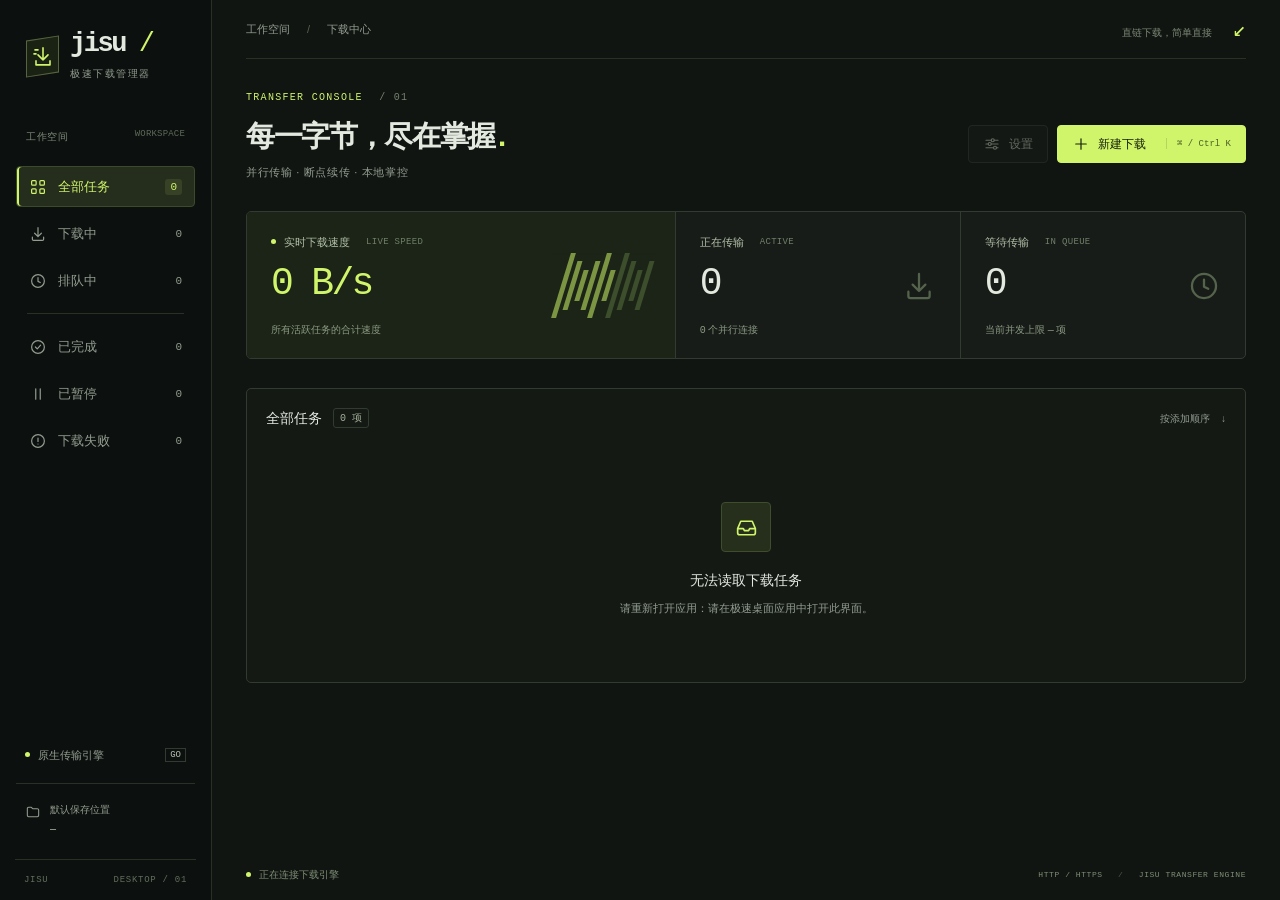
==== commit c02caffc: "Design a dark control-room direction for jisu Co-Authored-By: Jellli Liu <yousa@outlook.com>" ====
--- a/src/renderer/index.html
+++ b/src/renderer/index.html
@@ -7,7 +7,6 @@
     <title>极速 · 下载管理器</title>
     <link rel="stylesheet" href="styles.css">
     <script src="bridge.js" defer></script>
-    <script src="preview.js" defer></script>
     <script src="app.js" defer></script>
   </head>
   <body>
@@ -76,11 +75,11 @@
       <aside class="sidebar">
         <div class="brand">
           <span class="brand-mark"><svg class="icon" aria-hidden="true"><use href="#icon-brand"></use></svg></span>
-          <div class="brand-copy"><strong>jisu<span class="brand-dot">.</span></strong><span>轻一点，快一点。</span></div>
+          <div class="brand-copy"><strong>jisu<span class="brand-dot"> /</span></strong><span>极速下载管理器</span></div>
         </div>
 
         <nav class="filters" aria-labelledby="filters-label">
-          <h2 id="filters-label" class="sidebar-label">资料库</h2>
+          <h2 id="filters-label" class="sidebar-label">工作空间 <span>WORKSPACE</span></h2>
           <button class="filter" type="button" data-filter="all" aria-pressed="true" aria-label="全部任务" title="全部任务">
             <svg class="icon" aria-hidden="true"><use href="#icon-grid"></use></svg><span class="filter-label">全部任务</span><span class="filter-count" aria-hidden="true">0</span>
           </button>
@@ -101,50 +100,48 @@
           </button>
         </nav>
 
+        <div class="sidebar-engine"><span class="status-dot"></span> 原生传输引擎 <span class="engine-tag">GO</span></div>
         <div class="sidebar-storage">
           <svg class="icon" aria-hidden="true"><use href="#icon-folder"></use></svg>
           <div><span>默认保存位置</span><strong id="sidebar-directory">—</strong></div>
         </div>
-        <div class="sidebar-footnote">极速 · 为每一次下载减负</div>
+        <div class="sidebar-footer">JISU <span>DESKTOP / 01</span></div>
       </aside>
 
       <main class="workspace">
+        <div class="topline"><span>工作空间 <span class="slash">/</span> 下载中心</span><span class="topline-right">直链下载，简单直接 <span class="topline-mark">↙</span></span></div>
         <header class="workspace-header">
           <div>
-            <div class="eyebrow">你的文件，井然有序</div>
-            <h1>下载中心<span class="heading-dot">.</span></h1>
+            <p class="eyebrow">TRANSFER CONSOLE <span>/ 01</span></p>
+            <h1>每一字节，尽在掌握<span class="heading-dot">.</span></h1>
+            <p class="header-description">并行传输 · 断点续传 · 本地掌控</p>
           </div>
           <div class="header-actions">
-          <button id="open-download" class="button button-primary" type="button" aria-haspopup="dialog">
-            <svg class="icon" aria-hidden="true"><use href="#icon-plus"></use></svg>新建下载 <kbd>⌘ N</kbd>
-          </button>
-          <button id="open-settings" class="icon-button settings-button" type="button" aria-label="下载设置" aria-haspopup="dialog" disabled>
+          <button id="open-settings" class="button button-secondary" type="button" aria-haspopup="dialog" disabled>
             <svg class="icon" aria-hidden="true"><use href="#icon-settings"></use></svg>设置
           </button>
+          <button id="open-download" class="button button-primary" type="button" aria-haspopup="dialog"><svg class="icon" aria-hidden="true"><use href="#icon-plus"></use></svg>新建下载 <kbd>⌘ / Ctrl K</kbd></button>
           </div>
         </header>
 
         <section class="metrics" aria-label="下载概况">
           <div class="panel metric">
-            <span class="metric-icon speed-icon"><svg class="icon" aria-hidden="true"><use href="#icon-speed"></use></svg></span>
-            <div><span class="metric-label">总下载速度</span><strong id="metric-speed">0 B/s</strong></div>
+            <div><span class="metric-label"><span class="status-dot"></span> 实时下载速度 <span class="metric-caption">LIVE SPEED</span></span><strong id="metric-speed">0 B/s</strong><span class="metric-note">所有活跃任务的合计速度</span></div>
+            <div class="speed-glyph" aria-hidden="true"><i></i><i></i><i></i><i></i><i></i><i></i><i></i><i></i><i></i><i></i></div>
           </div>
           <div class="panel metric">
-            <span class="metric-icon active-icon"><svg class="icon" aria-hidden="true"><use href="#icon-download"></use></svg></span>
-            <div><span class="metric-label">下载中</span><strong id="metric-active">0</strong></div>
+            <div><span class="metric-label">正在传输 <span class="metric-caption">ACTIVE</span></span><strong id="metric-active">0</strong><span class="metric-note"><span id="metric-connections">0</span> 个并行连接</span></div><svg class="metric-symbol icon" aria-hidden="true"><use href="#icon-download"></use></svg>
           </div>
           <div class="panel metric">
-            <span class="metric-icon complete-icon"><svg class="icon" aria-hidden="true"><use href="#icon-check"></use></svg></span>
-            <div><span class="metric-label">已完成</span><strong id="metric-completed">0</strong></div>
+            <div><span class="metric-label">等待传输 <span class="metric-caption">IN QUEUE</span></span><strong id="metric-queued">0</strong><span class="metric-note">当前并发上限 <span id="metric-concurrency">—</span> 项</span></div><svg class="metric-symbol icon" aria-hidden="true"><use href="#icon-clock"></use></svg>
           </div>
         </section>
 
         <section class="panel tasks" aria-labelledby="tasks-title">
           <header class="tasks-heading">
             <h2 id="tasks-title" tabindex="-1">全部任务</h2><span id="tasks-count" class="task-count">0 项</span>
-            <span class="list-hint">文件保存在本地，随时继续。</span>
+            <span class="tasks-order">按添加顺序</span>
           </header>
-          <p id="queue-note" class="queue-note" hidden><svg class="icon" aria-hidden="true"><use href="#icon-clock"></use></svg>不必等待。空出下载位置后，排队任务会自动开始。</p>
           <div id="task-columns" class="task-columns task-grid" aria-hidden="true" hidden>
             <span>文件</span><span>状态与进度</span><span>速度与连接</span><span>操作</span>
           </div>
@@ -155,7 +152,10 @@
             <p id="empty-description"></p>
           </div>
         </section>
-        <footer class="workspace-footer"><span><i class="status-dot"></i> 准备好接收下一个文件</span><span id="preview-label" hidden>设计预览 · 示例任务</span><span>HTTP / HTTPS</span></footer>
+
+        <div class="queue-note" id="queue-note" hidden><svg class="icon" aria-hidden="true"><use href="#icon-clock"></use></svg><div><strong>让队列替你接力</strong><p>正在传输的任务完成后，队列中的文件将按顺序自动开始。</p></div><span>FIFO</span></div>
+        <footer class="workspace-footer"><span><span class="status-dot"></span> <span id="footer-summary">正在连接下载引擎</span></span><span>HTTP / HTTPS <span class="footer-divider">/</span> JISU TRANSFER ENGINE</span></footer>
+
         <p class="notice" id="notice" role="status" aria-atomic="true"></p>
       </main>
     </div>
@@ -177,6 +177,7 @@
         </div>
         <div class="task-transfer">
           <span class="task-speed"></span><span class="task-connections"></span>
+          <span class="connection-lanes" aria-hidden="true"></span>
         </div>
         <div class="task-actions">
           <button class="icon-button task-primary" type="button" hidden>
@@ -189,23 +190,15 @@
       </li>
     </template>
 
-    <dialog id="download-dialog" aria-labelledby="composer-title" aria-describedby="composer-description">
-      <header class="dialog-header">
-        <div class="dialog-icon"><svg class="icon" aria-hidden="true"><use href="#icon-link"></use></svg></div>
-        <button id="close-download" class="icon-button" type="button" aria-label="关闭新建下载"><svg class="icon" aria-hidden="true"><use href="#icon-close"></use></svg></button>
-      </header>
-      <h2 id="composer-title">把链接交给 jisu。</h2>
-      <p id="composer-description" class="dialog-description">粘贴直链，其余的交给我们。</p>
+    <dialog id="download-dialog" class="download-dialog" aria-labelledby="composer-title" aria-describedby="composer-description">
+      <header class="dialog-header"><div><p class="eyebrow">NEW TRANSFER <span>/ 新任务</span></p><h2 id="composer-title">下一份文件，从这里开始<span class="heading-dot">.</span></h2><p id="composer-description">粘贴直链，剩下的交给极速。</p></div><button id="close-download" class="icon-button" type="button" aria-label="关闭新建下载"><svg class="icon" aria-hidden="true"><use href="#icon-close"></use></svg></button></header>
       <form id="download-form" novalidate>
-        <label class="field-label" for="download-url">下载链接</label>
-        <label class="url-field">
-          <svg class="icon" aria-hidden="true"><use href="#icon-link"></use></svg>
-          <input id="download-url" aria-describedby="download-error" type="text" inputmode="url" autocomplete="off" autocapitalize="off" spellcheck="false" placeholder="https://example.com/file.zip" autofocus>
-        </label>
+        <label class="field-title" for="download-url">下载链接 <span>HTTP / HTTPS</span></label>
+        <div class="url-field"><svg class="icon" aria-hidden="true"><use href="#icon-link"></use></svg><input id="download-url" aria-describedby="download-error" type="text" inputmode="url" autocomplete="off" autocapitalize="off" spellcheck="false" placeholder="https://example.com/file.zip" autofocus></div>
         <p class="inline-error" id="download-error" role="alert" hidden></p>
-        <div class="download-destination"><svg class="icon" aria-hidden="true"><use href="#icon-folder"></use></svg><div><span>保存至</span><strong id="download-directory">—</strong></div><span class="destination-note">可在设置中更改</span></div>
-        <p class="download-tip"><svg class="icon" aria-hidden="true"><use href="#icon-speed"></use></svg>支持时自动启用多连接下载，暂停后可继续。</p>
-        <div class="dialog-actions"><button id="cancel-download" class="button button-secondary" type="button">取消</button><button id="add-download" class="button button-primary" type="submit" disabled>开始下载<svg class="icon" aria-hidden="true"><use href="#icon-download"></use></svg></button></div>
+        <div class="destination-field"><span class="field-title">保存位置</span><div class="destination-value"><svg class="icon" aria-hidden="true"><use href="#icon-folder"></use></svg><span id="download-directory">—</span></div><p>可在设置中更改默认保存位置</p></div>
+        <div class="transfer-hint"><span class="hint-mark">↘</span><div><strong>为速度，自动分段</strong><p>支持断点续传的文件，自动启用最多 4 路并行连接。</p></div><span class="hint-lanes" aria-hidden="true">▰▰▰▰</span></div>
+        <div class="dialog-actions"><button id="cancel-download" class="button button-secondary" type="button">取消</button><button id="add-download" class="button button-primary" type="submit" disabled>添加下载 <svg class="icon" aria-hidden="true"><use href="#icon-download"></use></svg></button></div>
       </form>
     </dialog>
 
--- a/src/renderer/styles.css
+++ b/src/renderer/styles.css
@@ -1,20 +1,23 @@
 :root {
-  color-scheme: light;
+  color-scheme: dark;
   font-family: -apple-system, BlinkMacSystemFont, "Segoe UI", "PingFang SC", "Microsoft YaHei", "Noto Sans CJK SC", sans-serif;
   font-size: 13px;
   line-height: 1.5;
-  --canvas: #fff;
-  --sidebar: #f7f7f8;
-  --surface: #fff;
-  --subtle: #f7f7fa;
-  --text: #30313b;
-  --muted: #858590;
-  --border: #e5e5eb;
-  --soft-border: #f0f0f4;
-  --brand: #7068d9;
-  --brand-strong: #5952bb;
-  --brand-soft: #eeecfb;
-  --danger: #b94d58;
+  --canvas: #111512;
+  --sidebar: #0c100e;
+  --surface: #171c18;
+  --subtle: #1d231e;
+  --text: #e4e9e0;
+  --muted: #929c90;
+  --border: #323b31;
+  --soft-border: #293127;
+  --brand: #d0f56b;
+  --brand-strong: #ddff89;
+  --brand-soft: #252f19;
+  --on-brand: #17200a;
+  --danger: #ef9b8d;
+  --amber: #e8c681;
+  --mono: "SFMono-Regular", Consolas, "Liberation Mono", monospace;
 }
 *, *::before, *::after { box-sizing: border-box; }
 [hidden] { display: none !important; }
@@ -22,159 +25,180 @@
 h1, h2, h3, p { margin: 0; }
 button, input, select { font: inherit; color: inherit; }
 button, select { cursor: pointer; }
-button { transition: background .15s, border-color .15s, box-shadow .15s; }
-button:disabled, button[aria-disabled="true"], select:disabled { cursor: default; opacity: .5; }
+button:disabled, button[aria-disabled="true"], select:disabled { cursor: default; opacity: .48; }
 button, input, select { -webkit-tap-highlight-color: transparent; }
-:focus-visible { outline: 3px solid #a59feb; outline-offset: 3px; }
+:focus-visible { outline: 2px solid var(--brand); outline-offset: 4px; }
 .sr-only { position: absolute; width: 1px; height: 1px; overflow: hidden; clip: rect(0, 0, 0, 0); white-space: nowrap; }
 .icon-library { position: absolute; width: 0; height: 0; overflow: hidden; }
-.icon { width: 19px; height: 19px; flex: none; vertical-align: middle; fill: none; stroke: currentColor; stroke-width: 1.6; stroke-linecap: round; stroke-linejoin: round; }
-.app-shell { display: grid; grid-template-columns: 200px minmax(0, 1fr); min-height: 100vh; }
-.sidebar { position: sticky; top: 0; height: 100vh; display: flex; flex-direction: column; overflow: auto; padding: 35px 16px 20px; border-right: 1px solid #ededf0; background: var(--sidebar); }
-.brand { display: flex; align-items: center; gap: 10px; margin: 0 12px 48px; }
-.brand-mark { display: grid; place-items: center; width: 36px; height: 36px; border: 1px solid #e8e6f5; border-radius: 12px; color: var(--brand); background: white; box-shadow: 0 3px 6px #35305604; }
-.brand-mark .icon { width: 23px; height: 23px; }
-.brand-copy { display: grid; gap: 3px; }
-.brand-copy strong { font-size: 28px; line-height: 1; letter-spacing: -1.2px; font-weight: 730; }
-.brand-dot { color: var(--brand); }
-.brand-copy > span { color: #92919b; font-size: 9px; letter-spacing: 1.5px; }
-.sidebar-label { margin: 0 13px 13px; font-size: 10px; font-weight: 500; color: #9998a3; letter-spacing: 2px; }
-.filters { display: grid; gap: 5px; }
-.filter { display: grid; grid-template-columns: 19px minmax(0, 1fr) auto; gap: 11px; align-items: center; min-height: 41px; padding: 8px 12px; border: 1px solid transparent; border-radius: 8px; background: transparent; color: #797985; text-align: left; white-space: nowrap; font-size: 12px; }
-.filter:hover { background: #ededf2; color: var(--text); }
-.filter[aria-pressed="true"] { background: #eae8f5; color: var(--brand-strong); font-weight: 600; }
-.filter-count { min-width: 20px; text-align: center; font-size: 10px; font-weight: 500; font-variant-numeric: tabular-nums; }
-.filter[aria-pressed="true"] .filter-count { background: #f9f8ff; border-radius: 4px; }
-.filter[data-filter="completed"] { margin-bottom: 14px; }
-.sidebar-storage { display: flex; align-items: flex-start; gap: 9px; margin: auto 8px 0; padding: 18px 2px; color: #9998a3; font-size: 10px; border-bottom: 1px solid var(--border); }
-.sidebar-storage .icon { width: 16px; margin-top: 2px; }
-.sidebar-storage > div { min-width: 0; }
-.sidebar-storage strong { display: block; margin-top: 5px; color: #6d6c79; font-size: 10px; font-weight: 400; }
-.sidebar-footnote { margin: 15px 8px 0; color: #aaa9b2; font-size: 9px; }
-.workspace { display: flex; flex-direction: column; min-width: 0; padding: 34px 32px 18px; }
-.workspace-header { display: flex; align-items: center; justify-content: space-between; gap: 14px; margin-bottom: 30px; }
-.eyebrow { color: #9a99a4; font-size: 10px; letter-spacing: 2px; margin-bottom: 6px; }
-.workspace h1 { font-size: 26px; font-weight: 620; line-height: 1.3; letter-spacing: -1px; }
+.icon { width: 18px; height: 18px; flex: none; vertical-align: middle; fill: none; stroke: currentColor; stroke-width: 1.6; stroke-linecap: round; stroke-linejoin: round; }
+.app-shell { display: grid; grid-template-columns: 212px minmax(0, 1fr); min-height: 100vh; }
+.sidebar { position: sticky; top: 0; height: 100vh; display: flex; flex-direction: column; padding: 31px 16px 0; border-right: 1px solid var(--soft-border); background: var(--sidebar); overflow: auto; }
+.brand { display: flex; align-items: center; gap: 11px; margin: 0 10px 48px; }
+.brand-mark { display: grid; flex: none; place-items: center; width: 33px; height: 37px; color: var(--brand); border: 1px solid #566440; transform: skewY(-9deg); background: #1a2214; }
+.brand-mark .icon { width: 24px; height: 24px; transform: skewY(9deg); }
+.brand-copy strong { display: block; font-family: var(--mono); font-size: 27px; line-height: 1; letter-spacing: -.09em; font-weight: 600; }
+.brand-dot { color: var(--brand); font-weight: 400; }
+.brand-copy > span { display: block; margin-top: 8px; color: var(--muted); font-size: 10px; letter-spacing: .15em; }
+.filters { display: grid; gap: 6px; }
+.sidebar-label { display: flex; justify-content: space-between; margin: 0 10px 16px; color: #7f8a7c; font-size: 10px; font-weight: 400; letter-spacing: .06em; }
+.sidebar-label span { font: 9px var(--mono); letter-spacing: .02em; color: #5d695a; }
+.filter { display: grid; grid-template-columns: 18px minmax(0, 1fr) auto; gap: 11px; align-items: center; min-height: 41px; padding: 8px 12px; border: 1px solid transparent; border-radius: 4px; background: transparent; color: var(--muted); text-align: left; white-space: nowrap; }
+.filter:hover { background: var(--surface); color: var(--text); }
+.filter[aria-pressed="true"] { background: #252e1c; border-color: #3c4a2c; color: var(--brand); box-shadow: inset 2px 0 var(--brand); }
+.filter-count { font: 11px var(--mono); }
+.filter[aria-pressed="true"] .filter-count { color: var(--brand); background: #364125; padding: 2px 5px; border-radius: 3px; }
+.filter[data-filter="completed"] { margin-top: 19px; position: relative; }
+.filter[data-filter="completed"]::before { content: ""; position: absolute; top: -14px; left: 10px; right: 10px; height: 1px; background: var(--soft-border); }
+.sidebar-engine { margin: auto 9px 20px; padding-top: 80px; font-size: 11px; color: var(--muted); white-space: nowrap; display: flex; align-items: center; gap: 8px; }
+.status-dot { display: inline-block; flex: none; width: 5px; height: 5px; border-radius: 50%; background: var(--brand); }
+.engine-tag { font: 9px var(--mono); color: #b8c1af; border: 1px solid var(--border); padding: 1px 4px; margin-left: auto; }
+.sidebar-storage { display: flex; align-items: flex-start; gap: 9px; padding: 18px 9px 24px; border-top: 1px solid var(--soft-border); color: var(--muted); font-size: 10px; }
+.sidebar-storage .icon { width: 16px; height: 16px; margin-top: 2px; }
+.sidebar-storage div { min-width: 0; }
+.sidebar-storage strong { display: block; margin-top: 7px; font: 10px var(--mono); color: #b1b9aa; overflow: hidden; text-overflow: ellipsis; white-space: nowrap; }
+.sidebar-footer { display: flex; justify-content: space-between; padding: 15px 9px; margin-inline: -1px; border-top: 1px solid var(--soft-border); font: 9px var(--mono); letter-spacing: .08em; color: #626e5e; }
+.workspace { min-width: 0; padding: 0 34px; display: flex; flex-direction: column; }
+.topline { height: 59px; display: flex; align-items: center; justify-content: space-between; border-bottom: 1px solid var(--soft-border); color: var(--muted); font-size: 11px; }
+.slash { margin: 0 14px; color: #56634f; }
+.topline-right { color: #7c8976; font-size: 10px; }
+.topline-mark { margin-left: 18px; font: 22px var(--mono); color: var(--brand); }
+.workspace-header { display: flex; align-items: center; justify-content: space-between; gap: 20px; padding: 33px 0 30px; }
+.eyebrow { color: var(--brand); font: 10px var(--mono); letter-spacing: .13em; margin-bottom: 12px; }
+.eyebrow span { color: #75836c; margin-left: 9px; }
+h1 { font-size: clamp(23px, 2.3vw, 33px); font-weight: 600; line-height: 1.4; letter-spacing: -.045em; }
 .heading-dot { color: var(--brand); margin-left: 3px; }
-.header-actions { display: flex; align-items: center; gap: 14px; }
-.button { display: inline-flex; align-items: center; justify-content: center; gap: 8px; min-height: 37px; padding: 8px 16px; border: 1px solid transparent; border-radius: 7px; font-size: 11px; font-weight: 500; white-space: nowrap; }
-.button .icon { width: 15px; height: 15px; }
-.button-primary { background: var(--brand); color: white; box-shadow: 0 2px 4px #56508716; }
-.button-primary:hover:not(:disabled) { background: var(--brand-strong); box-shadow: 0 3px 8px #56508730; }
-.button-secondary { background: white; border-color: var(--border); }
-.button-secondary:hover:not(:disabled) { background: var(--subtle); }
-.button-danger { background: var(--danger); color: white; }
-kbd { font-family: inherit; font-size: 9px; font-weight: 400; margin-left: 9px; opacity: .55; }
-.icon-button { display: grid; place-items: center; flex: none; width: 29px; height: 29px; padding: 0; border: 1px solid transparent; border-radius: 6px; background: transparent; color: #a2a0ae; }
-.icon-button .icon { width: 15px; height: 15px; }
-.icon-button:hover:not([aria-disabled="true"]) { color: var(--brand); background: var(--brand-soft); }
-.settings-button { font-size: 0; width: 26px; height: 30px; color: #84828e; }
-.settings-button .icon { width: 20px; height: 20px; }
-.danger-button:hover:not([aria-disabled="true"]) { color: var(--danger); background: #fbebee; }
-.metrics { display: flex; gap: 0; padding: 18px 0 21px; border-block: 1px solid var(--soft-border); margin-bottom: 27px; }
-.metric { display: flex; align-items: center; gap: 12px; padding: 0 32px; border-right: 1px solid var(--soft-border); }
-.metric:first-child { padding-left: 0; min-width: 39%; }
-.metric:last-child { border: 0; }
-.metric > div { display: flex; flex-direction: column; gap: 3px; }
-.metric-icon { display: grid; place-items: center; width: 35px; height: 35px; border-radius: 50%; color: #9b97b4; background: #f7f6fa; }
-.speed-icon { color: var(--brand); background: #f1effb; }
-.complete-icon { color: #8ba69b; background: #f2f7f4; }
-.metric-label { font-size: 10px; color: #9997a3; }
-.metric strong { font-size: 19px; font-weight: 520; letter-spacing: -.6px; font-variant-numeric: tabular-nums; }
-.tasks { min-width: 0; }
-.tasks-heading { display: flex; align-items: center; gap: 9px; margin-bottom: 19px; }
-h2 { font-size: 13px; font-weight: 600; }
-.task-count { padding: 1px 6px; border-radius: 4px; background: #f3f2f7; color: #94919f; font-size: 9px; }
-.list-hint { margin-left: auto; color: #a8a5b1; font-size: 10px; }
-.task-grid { display: grid; grid-template-columns: minmax(0, 1.5fr) minmax(0, 1fr) minmax(90px, .6fr) 60px; align-items: center; gap: 20px; padding-inline: 10px; }
-.task-columns { min-height: 30px; color: #a5a2af; background: #faf9fc; border-block: 1px solid #f5f4f8; font-size: 9px; }
-.task-columns span:last-child { text-align: right; padding-right: 4px; }
-.task-list { padding: 0; margin: 0; list-style: none; }
-.task-row { min-height: 86px; padding-block: 15px; border-bottom: 1px solid var(--soft-border); }
-.task-row:hover { background: #fdfcfe; }
-.task-file { display: flex; align-items: center; gap: 12px; min-width: 0; }
-.file-icon { display: grid; place-items: center; flex: none; width: 35px; height: 41px; border: 1px solid #e6e2f4; border-radius: 6px; color: #9a91c7; background: #f6f3fc; }
-.file-icon .icon { width: 21px; height: 21px; stroke-width: 1.3; }
-[data-kind="video"] .file-icon { color: #b88d9f; background: #fbf3f6; border-color: #f0e4e9; }
-[data-kind="document"] .file-icon { color: #9aad9e; background: #f3f7f2; border-color: #e3ebe1; }
-.task-file-details, .task-progress, .task-transfer { display: grid; gap: 6px; min-width: 0; }
-.task-name, .task-source, .task-error, .sidebar-storage strong { overflow: hidden; text-overflow: ellipsis; white-space: nowrap; }
-.task-name { font-size: 11px; font-weight: 550; unicode-bidi: plaintext; letter-spacing: -.1px; }
-.task-source, .task-error, .task-size, .task-connections { color: #aaa7b3; font-size: 9px; }
-.task-error { color: var(--danger); unicode-bidi: plaintext; }
-.progress-labels, .task-actions { display: flex; align-items: center; gap: 4px; }
-.progress-labels { justify-content: space-between; }
-.task-state { color: #a4a0af; font-size: 9px; white-space: nowrap; }
+.header-description { margin-top: 8px; color: var(--muted); font-size: 11px; letter-spacing: .06em; }
+.header-actions { display: flex; gap: 9px; margin-top: 15px; }
+.button { display: inline-flex; align-items: center; justify-content: center; gap: 8px; min-height: 38px; padding: 8px 14px; border: 1px solid transparent; border-radius: 4px; font-size: 12px; font-weight: 550; white-space: nowrap; }
+.button-secondary { border-color: var(--border); background: var(--surface); color: #b8c2af; }
+.button-secondary:hover:not(:disabled) { background: #252e21; border-color: #5b6a51; }
+.button-primary { background: var(--brand); color: var(--on-brand); border-color: var(--brand); }
+.button-primary:hover:not(:disabled) { background: var(--brand-strong); }
+.button-danger { background: #733d35; color: #ffe4dc; }
+kbd { font: 9px var(--mono); opacity: .7; margin-left: 12px; padding-left: 10px; border-left: 1px solid #17200a35; }
+.metrics { display: grid; grid-template-columns: 1.5fr 1fr 1fr; border: 1px solid var(--border); border-radius: 5px; background: var(--surface); margin-bottom: 29px; overflow: hidden; }
+.metric { position: relative; display: flex; align-items: center; justify-content: space-between; gap: 16px; min-width: 0; padding: 22px 24px 20px; }
+.metric + .metric { border-left: 1px solid var(--border); }
+.metric:first-child { background: #1b2416; }
+.metric-label { display: flex; align-items: center; gap: 8px; color: #b4c0a9; font-size: 11px; white-space: nowrap; }
+.metric-caption { margin-left: 8px; font: 9px var(--mono); letter-spacing: .035em; color: #718069; }
+.metric strong { display: block; font: 38px var(--mono); letter-spacing: -.07em; line-height: 1.8; color: var(--text); }
+.metric:first-child strong { color: var(--brand); }
+.metric-note { color: #8c9a83; font-size: 10px; }
+.metric-note span { font-family: var(--mono); }
+.metric-symbol { width: 34px; height: 34px; color: #55634c; }
+.speed-glyph { display: flex; align-items: center; gap: 4px; height: 65px; transform: skewX(-17deg); padding-right: 4px; opacity: .7; }
+.speed-glyph i { width: 5px; height: 100%; background: #4a6134; }
+.speed-glyph i:nth-child(-n+6) { background: #a6c657; }
+.speed-glyph i:nth-child(2n) { height: 75%; }
+.speed-glyph i:nth-child(3n) { height: 48%; }
+.tasks { border: 1px solid var(--border); border-radius: 5px; overflow: hidden; background: #141914; }
+.tasks-heading { display: flex; align-items: center; gap: 11px; min-height: 58px; padding: 12px 19px; }
+h2 { font-size: 14px; font-weight: 550; }
+.task-count { font: 10px var(--mono); color: #a3af98; border: 1px solid var(--border); border-radius: 3px; padding: 2px 6px; }
+.tasks-order { margin-left: auto; font-size: 10px; color: var(--muted); }
+.tasks-order::after { content: " ↓"; margin-left: 8px; }
+.task-grid { display: grid; grid-template-columns: minmax(0, 1.45fr) minmax(0, 1fr) 129px 68px; align-items: center; gap: 25px; padding-inline: 19px; }
+.task-columns { min-height: 35px; border-block: 1px solid var(--soft-border); background: #1a2019; color: #8a9781; font-size: 10px; letter-spacing: .05em; }
+.task-columns span:last-child { text-align: right; }
+.task-list { list-style: none; margin: 0; padding: 0; }
+.task-row { min-height: 88px; padding-block: 15px; border-bottom: 1px solid var(--soft-border); }
+.task-row:last-child { border-bottom: 0; }
+.task-row:hover { background: #1a2117; }
+.task-row[data-state="downloading"] { background: #1b24167a; }
+.task-row[data-state="downloading"] .file-icon { color: var(--brand); border-color: #485d31; background: #25301a; }
+.task-file { display: flex; align-items: center; gap: 13px; min-width: 0; }
+.file-icon { display: grid; flex: none; place-items: center; width: 33px; height: 39px; border: 1px solid #3c4636; border-radius: 3px; background: #1d251a; color: #a4b296; }
+.task-file-details { display: grid; gap: 6px; min-width: 0; }
+.task-name { overflow: hidden; text-overflow: ellipsis; white-space: nowrap; font: 12px var(--mono); font-weight: 500; unicode-bidi: plaintext; color: #e1e8da; }
+.task-source { font: 10px var(--mono); color: #87977b; overflow: hidden; text-overflow: ellipsis; white-space: nowrap; }
+.task-error { font-size: 10px; color: var(--danger); overflow: hidden; text-overflow: ellipsis; white-space: nowrap; }
+.task-progress, .task-transfer { display: grid; gap: 5px; min-width: 0; }
+.progress-labels { display: flex; align-items: center; justify-content: space-between; gap: 8px; }
+.task-state { font-size: 10px; color: #9ba790; }
+.task-state::before { content: ""; display: inline-block; width: 4px; height: 4px; margin: 0 5px 2px 0; border-radius: 50%; background: currentColor; }
 [data-state="downloading"] .task-state { color: var(--brand); }
-[data-state="completed"] .task-state { color: #80a18d; }
-[data-state="paused"] .task-state { color: #b19d78; }
+[data-state="paused"] .task-state { color: var(--amber); }
 [data-state="failed"] .task-state { color: var(--danger); }
-.task-percentage, .task-size, .task-speed { font-variant-numeric: tabular-nums; }
-.task-percentage { font-size: 9px; color: #9994ab; }
-.task-speed { font-size: 11px; font-weight: 500; white-space: nowrap; letter-spacing: -.2px; }
-.task-connections { font-size: 8px; }
-.segmented { display: flex; align-items: center; gap: 5px; }
-.segmented::before { content: ""; width: 16px; height: 6px; background: repeating-linear-gradient(90deg, #b4abdf 0 2px, transparent 2px 4px); }
+[data-state="completed"] .task-state { color: #a4c4a7; }
+.task-percentage { font: 10px var(--mono); color: #bdc9b2; }
+.task-size { color: #839478; font: 9px var(--mono); letter-spacing: -.02em; }
 progress { display: block; width: 100%; height: 3px; accent-color: var(--brand); }
-progress[value] { appearance: none; border: 0; border-radius: 9px; background: #f0edf6; }
-progress[value]::-webkit-progress-bar { border-radius: 9px; background: #f0edf6; }
-progress[value]::-webkit-progress-value { border-radius: 9px; background: #9c91db; }
-progress[value]::-moz-progress-bar { border-radius: 9px; background: #9c91db; }
-[data-state="completed"] progress { opacity: .5; }
-[data-state="completed"] progress::-webkit-progress-value { background: #a7c4b2; }
-[data-state="completed"] progress::-moz-progress-bar { background: #a7c4b2; }
-.task-actions { justify-content: flex-end; }
-.task-primary { color: #8e88a8; border-color: #eeecf4; background: #fdfcfe; }
-.task-remove { opacity: .4; }
-.task-row:hover .task-remove, .task-remove:focus-visible { opacity: 1; }
-.queue-note { display: flex; align-items: center; gap: 8px; color: #8b84ab; font-size: 10px; padding: 11px 13px; margin: -3px 0 15px; border: 1px solid #edeaf8; border-radius: 6px; background: #faf9fe; }
-.queue-note .icon { width: 14px; height: 14px; }
-.workspace-footer { display: flex; justify-content: space-between; gap: 10px; margin-top: auto; padding-top: 24px; font-size: 9px; color: #b2aebb; }
-.workspace-footer > span { display: inline-flex; align-items: center; gap: 6px; }
-.status-dot { display: inline-block; width: 5px; height: 5px; border-radius: 50%; background: #a8b9aa; }
-#preview-label { font-size: 8px; color: #b5accb; }
-.empty { display: grid; justify-items: center; padding: 65px 14px 80px; text-align: center; }
-.empty-icon { display: grid; place-items: center; width: 49px; height: 49px; margin-bottom: 16px; border: 1px solid #edeaf6; border-radius: 15px; color: #b0a4d2; background: #faf8fe; }
-.empty h3 { color: #97909f; font-size: 13px; font-weight: 500; }
-.empty p { margin-top: 8px; color: #b0a9b9; font-size: 11px; }
-.notice:not(:empty) { position: fixed; right: 25px; bottom: 25px; z-index: 1; max-width: min(440px, calc(100% - 32px)); padding: 12px 17px; border: 1px solid #e4dfef; border-radius: 8px; box-shadow: 0 4px 16px #443c6611; color: var(--brand-strong); background: white; font-size: 11px; overflow-wrap: anywhere; pointer-events: none; }
+progress[value] { appearance: none; border: 0; border-radius: 0; background: #303b28; }
+progress[value]::-webkit-progress-bar { background: #303b28; }
+progress[value]::-webkit-progress-value { background: var(--brand); }
+progress[value]::-moz-progress-bar { background: var(--brand); }
+[data-state="completed"] progress[value]::-webkit-progress-value { background: #66816a; }
+[data-state="paused"] progress[value]::-webkit-progress-value { background: #ad9154; }
+.task-transfer { gap: 3px; }
+.task-speed { font: 12px var(--mono); color: #cbd7c1; }
+[data-state="downloading"] .task-speed { color: var(--brand); }
+.task-connections { font-size: 9px; color: #8c9f7e; }
+.connection-lanes { display: flex; gap: 3px; margin-top: 2px; }
+.connection-lanes:empty { display: none; }
+.connection-lanes i { width: 18px; height: 3px; border-radius: 1px; background: #aacd5e; }
+.task-actions { display: flex; justify-content: flex-end; gap: 6px; }
+.icon-button { display: grid; flex: none; place-items: center; width: 29px; height: 29px; padding: 0; border: 1px solid var(--border); border-radius: 3px; background: transparent; color: #96a38b; }
+.icon-button .icon { width: 14px; height: 14px; }
+.icon-button:hover:not([aria-disabled="true"]) { color: var(--brand); border-color: #718554; background: #2b3620; }
+.danger-button { border-color: transparent; color: #68785e; }
+.danger-button:hover:not([aria-disabled="true"]) { color: var(--danger); background: #38241f; border-color: #654439; }
+.queue-note { display: flex; gap: 13px; align-items: center; border: 1px dashed #414c36; border-radius: 4px; padding: 18px 20px; margin-top: 18px; color: #94a087; }
+.queue-note strong { font-size: 11px; color: #bdc8b3; font-weight: 400; }
+.queue-note p { font-size: 10px; margin-top: 5px; }
+.queue-note > span { margin-left: auto; font: 10px var(--mono); letter-spacing: .1em; }
+.workspace-footer { display: flex; justify-content: space-between; align-items: center; gap: 10px; margin-top: auto; padding: 22px 0 18px; color: #7f8e75; font-size: 10px; }
+.workspace-footer > span:first-child { display: flex; align-items: center; gap: 8px; }
+.workspace-footer > span:last-child { font: 8px var(--mono); letter-spacing: .07em; }
+.footer-divider { margin: 0 10px; color: #4f5c47; }
+.empty { display: grid; justify-items: center; padding: 55px 14px 65px; text-align: center; }
+.empty-icon { display: grid; place-items: center; width: 50px; height: 50px; margin-bottom: 18px; color: var(--brand); background: #252f1c; border: 1px solid #3e4d2c; border-radius: 4px; }
+.empty-icon .icon { width: 25px; height: 25px; }
+.empty h3 { font-size: 14px; font-weight: 500; }
+.empty p { margin-top: 9px; color: var(--muted); font-size: 11px; }
+.notice:not(:empty) { position: fixed; right: 24px; bottom: 28px; z-index: 2; max-width: min(440px, calc(100% - 32px)); padding: 12px 18px; border: 1px solid #657b42; border-radius: 4px; box-shadow: 0 8px 25px #0006; color: var(--brand); background: #222d19; font-size: 12px; overflow-wrap: anywhere; pointer-events: none; }
 .notice[data-error="true"] { color: var(--danger); }
-dialog { width: min(456px, calc(100% - 40px)); max-height: calc(100% - 40px); padding: 27px; border: 1px solid #eae7f1; border-radius: 15px; color: var(--text); background: var(--surface); box-shadow: 0 25px 90px #3e345b26, 0 3px 12px #3e345b0a; }
-dialog::backdrop { background: #e9e7ef94; backdrop-filter: blur(3px); }
+dialog { width: min(460px, calc(100% - 32px)); max-height: calc(100% - 32px); padding: 25px; border: 1px solid #536343; border-radius: 7px; color: var(--text); background: #171d15; box-shadow: 0 24px 100px #0009; }
+dialog::backdrop { background: #060a06b5; backdrop-filter: blur(3px); }
 dialog:not([open]) { display: none; }
 .fallback-modal .app-shell { pointer-events: none; }
-.fallback-modal dialog[open] { position: fixed; inset: 0; z-index: 2; height: fit-content; margin: auto; box-shadow: 0 0 0 100vmax #e9e7efee; }
-.dialog-header { display: flex; justify-content: space-between; align-items: flex-start; gap: 12px; margin-bottom: 18px; }
-.dialog-header h2, #composer-title { font-size: 21px; font-weight: 600; letter-spacing: -.8px; }
-.dialog-header p, .setting p, #remove-note, .dialog-description { margin-top: 7px; color: #9a93a5; font-size: 11px; }
-.dialog-icon { display: grid; place-items: center; width: 43px; height: 43px; color: var(--brand); background: #f1eefb; border: 1px solid #e9e3f8; border-radius: 12px; }
-.dialog-icon .icon { width: 22px; height: 22px; }
-.field-label { display: block; font-size: 10px; margin: 26px 0 8px; color: #777080; }
-.url-field { display: flex; align-items: center; gap: 9px; min-width: 0; padding: 0 12px; border: 1px solid var(--border); border-radius: 7px; background: white; color: #aaa2b6; cursor: text; }
-.url-field .icon { width: 15px; height: 15px; }
-.url-field:focus-within { border-color: #b5a9e2; box-shadow: 0 0 0 3px #f4f0fc; }
-.url-field input { width: 100%; min-width: 0; padding: 12px 0; border: 0; outline: 0; background: transparent; color: #696174; font-size: 11px; }
-.url-field input::placeholder { color: #bdb6c6; }
+.fallback-modal dialog[open] { position: fixed; inset: 0; z-index: 3; height: fit-content; margin: auto; box-shadow: 0 0 0 100vmax #060a06b5; }
+.dialog-header { display: flex; align-items: flex-start; justify-content: space-between; gap: 12px; }
+.dialog-header h2 { font-size: 19px; font-weight: 550; letter-spacing: -.025em; }
+.dialog-header p:not(.eyebrow), .setting p, #remove-note { margin-top: 7px; color: var(--muted); font-size: 11px; }
+.dialog-actions { display: flex; justify-content: flex-end; gap: 9px; margin-top: 24px; }
+.download-dialog { width: min(560px, calc(100% - 32px)); padding: 30px; }
+.download-dialog .dialog-header { margin-bottom: 29px; }
+.download-dialog .dialog-header h2 { font-size: 22px; }
+.download-dialog .eyebrow { margin-bottom: 14px; }
+.field-title { display: flex; justify-content: space-between; margin-bottom: 10px; color: #c7d0be; font-size: 11px; }
+.field-title span { font: 9px var(--mono); color: #859677; }
+.url-field { display: flex; align-items: center; gap: 10px; min-height: 46px; padding: 0 13px; border: 1px solid #667b47; border-radius: 4px; background: #11170f; color: #93ad6d; cursor: text; }
+.url-field:focus-within { border-color: var(--brand); box-shadow: 0 0 0 3px #d0f56b0c; }
+.url-field input { width: 100%; min-width: 0; padding: 13px 0; border: 0; outline: none; background: transparent; color: var(--text); font: 11px var(--mono); }
+.url-field input::placeholder { color: #68785c; }
 .inline-error { margin-top: 9px; color: var(--danger); font-size: 11px; overflow-wrap: anywhere; }
-.download-destination { display: flex; align-items: center; gap: 11px; margin-top: 19px; padding: 12px; border: 1px solid #efecf3; border-radius: 7px; background: #fcfbfd; color: #a39aad; }
-.download-destination .icon { width: 18px; height: 18px; }
-.download-destination div { display: grid; gap: 4px; min-width: 0; }
-.download-destination div span { font-size: 9px; }
-.download-destination strong { font-size: 10px; font-weight: 400; color: #84798f; overflow-wrap: anywhere; }
-.destination-note { margin-left: auto; font-size: 8px; white-space: nowrap; color: #b6adbf; }
-.download-tip { display: flex; align-items: center; gap: 6px; margin-top: 15px; color: #b0a6ba; font-size: 9px; }
-.download-tip .icon { width: 12px; height: 12px; }
-.setting { margin-top: 20px; padding-top: 18px; border-top: 1px solid var(--soft-border); }
+.destination-field { margin-top: 24px; }
+.destination-value { display: flex; align-items: center; gap: 10px; border: 1px solid var(--border); border-radius: 4px; padding: 12px; background: #1b2218; color: #b6c2ab; }
+.destination-value span { font: 11px var(--mono); overflow-wrap: anywhere; min-width: 0; }
+.destination-value .icon { color: #7d906b; width: 15px; height: 15px; }
+.destination-field p { margin-top: 8px; font-size: 10px; color: #7f8e75; }
+.transfer-hint { display: flex; gap: 12px; align-items: center; margin-top: 25px; padding: 16px 0; border-top: 1px solid var(--border); border-bottom: 1px solid var(--border); }
+.hint-mark { font: 30px var(--mono); color: var(--brand); }
+.transfer-hint strong { font-size: 11px; font-weight: 400; color: #c0cfb3; }
+.transfer-hint p { font-size: 10px; color: #899c7a; margin-top: 5px; }
+.hint-lanes { margin-left: auto; color: var(--brand); letter-spacing: 2px; font-size: 9px; white-space: nowrap; }
+.download-dialog .dialog-actions { margin-top: 24px; }
+.download-dialog .dialog-actions .button { min-height: 39px; padding-inline: 20px; }
+.setting { margin-top: 20px; padding-top: 18px; border-top: 1px solid var(--border); }
 .setting h3, .setting label { font-size: 12px; font-weight: 500; }
 .setting-inline, .directory-field { display: flex; justify-content: space-between; align-items: center; gap: 10px; }
-.directory-field { margin-top: 12px; }
-.directory-field > span { min-width: 0; flex: 1; padding: 9px 11px; border: 1px solid var(--soft-border); border-radius: 6px; background: var(--subtle); font-size: 10px; overflow-wrap: anywhere; }
-.setting select { min-height: 35px; min-width: 66px; padding: 5px 9px; border: 1px solid var(--border); border-radius: 6px; background: white; }
+.directory-field { margin-top: 11px; }
+.directory-field > span { min-width: 0; flex: 1; padding: 9px; border: 1px solid var(--border); border-radius: 3px; background: var(--subtle); font: 11px var(--mono); overflow-wrap: anywhere; }
+.setting select { min-height: 34px; min-width: 70px; padding: 5px 8px; border: 1px solid var(--border); border-radius: 3px; background: var(--subtle); }
 .remove-name { overflow-wrap: anywhere; unicode-bidi: plaintext; }
-#remove-note { margin-top: 12px; }
-.dialog-actions { display: flex; justify-content: flex-end; gap: 9px; margin-top: 27px; padding-top: 19px; border-top: 1px solid var(--soft-border); }
-@media (min-width: 1180px) { .workspace { padding: 42px 44px 22px; } .sidebar { padding-top: 43px; } .app-shell { grid-template-columns: 218px minmax(0, 1fr); } .workspace-header { margin-bottom: 35px; } .task-row { min-height: 93px; } .metric { padding-inline: 45px; } }
-@media (max-width: 880px) { .app-shell { grid-template-columns: 170px minmax(0, 1fr); } .sidebar { padding-inline: 10px; } .workspace { padding-inline: 22px; } .task-grid { gap: 12px; grid-template-columns: minmax(0, 1.3fr) minmax(0, 1fr) 75px 54px; padding-inline: 5px; } .metric { padding-inline: 19px; } .task-file { gap: 8px; } .file-icon { width: 28px; height: 35px; } .list-hint { display: none; } kbd { display: none; } }
-@media (max-width: 700px) { .app-shell { grid-template-columns: 60px minmax(0, 1fr); } .sidebar { padding-inline: 8px; } .brand { margin: 0 3px 42px; } .brand-copy, .sidebar-label, .filter-label, .filter-count, .sidebar-storage, .sidebar-footnote { display: none; } .filter { display: flex; justify-content: center; padding-inline: 8px; } .workspace { padding: 28px 18px 18px; } .metric-icon { display: none; } .metric { padding-inline: 20px; } .metric:first-child { min-width: 37%; } .metric strong { font-size: 16px; } .workspace h1 { font-size: 23px; } .header-actions { gap: 7px; } .eyebrow { letter-spacing: 1px; } }
-@media (max-width: 530px) { .task-columns { display: none; } .task-row { grid-template-columns: minmax(0, 1fr) 70px; grid-template-areas: "file actions" "progress metrics"; gap: 14px; padding-block: 17px; } .task-file { grid-area: file; } .task-progress { grid-area: progress; } .task-transfer { grid-area: metrics; } .task-actions { grid-area: actions; } .metrics { margin-bottom: 20px; } .metric { padding-inline: 13px; } .metric-label { font-size: 9px; } .workspace-footer > span:last-child { display: none; } .workspace-header { gap: 7px; } .button { padding-inline: 10px; } .settings-button { display: none; } .destination-note { display: none; } }
-@media (prefers-reduced-motion: reduce) { button { transition: none; } }
+#remove-note { margin-top: 15px; }
+@media (min-width: 1500px) { .workspace { padding-inline: 44px; } .task-row { min-height: 95px; } }
+@media (max-width: 1150px) { .app-shell { grid-template-columns: 185px minmax(0, 1fr); } .workspace { padding-inline: 24px; } .task-grid { gap: 17px; grid-template-columns: minmax(0, 1.25fr) minmax(0, 1fr) 107px 65px; } kbd, .speed-glyph, .metric-symbol { display: none; } .metric { padding-inline: 18px; } .metric-caption { font-size: 8px; margin-left: 2px; } }
+@media (max-width: 900px) { .app-shell { grid-template-columns: 65px minmax(0, 1fr); } .sidebar { padding: 30px 12px 0; } .brand { margin: 0 3px 48px; } .brand-copy, .sidebar-label, .filter-label, .filter-count, .sidebar-storage, .sidebar-footer, .sidebar-engine { display: none; } .filter { display: flex; justify-content: center; padding: 10px; } .filter[data-filter="completed"]::before { left: 0; right: 0; } .metric-caption { display: none; } .header-actions { gap: 6px; } .workspace-footer > span:last-child { display: none; } }
+@media (max-width: 650px) { .workspace { padding-inline: 15px; } .topline { height: 42px; } .topline-right { display: none; } .workspace-header { align-items: flex-start; flex-direction: column; padding-block: 24px; gap: 17px; } .header-actions { margin: 0; } h1 { font-size: 24px; } .metric { padding: 14px 11px; } .metric strong { font-size: 24px; } .metric-label, .metric-note { font-size: 9px; } .metric-label .status-dot { display: none; } .metrics { margin-bottom: 20px; grid-template-columns: 1.25fr 1fr 1fr; } .task-columns { display: none; } .task-row { grid-template-columns: minmax(0, 1fr) 75px; grid-template-areas: "file actions" "progress transfer"; padding: 15px 13px; gap: 15px; border-top: 1px solid var(--soft-border); } .task-file { grid-area: file; gap: 10px; } .task-actions { grid-area: actions; } .task-progress { grid-area: progress; } .task-transfer { grid-area: transfer; justify-items: end; } .task-name { font-size: 10px; } .task-speed { font-size: 10px; } .task-connections { font-size: 8px; } .download-dialog { padding: 22px; } .download-dialog .dialog-header h2 { font-size: 18px; } .hint-lanes { display: none; } .transfer-hint p { font-size: 9px; } }
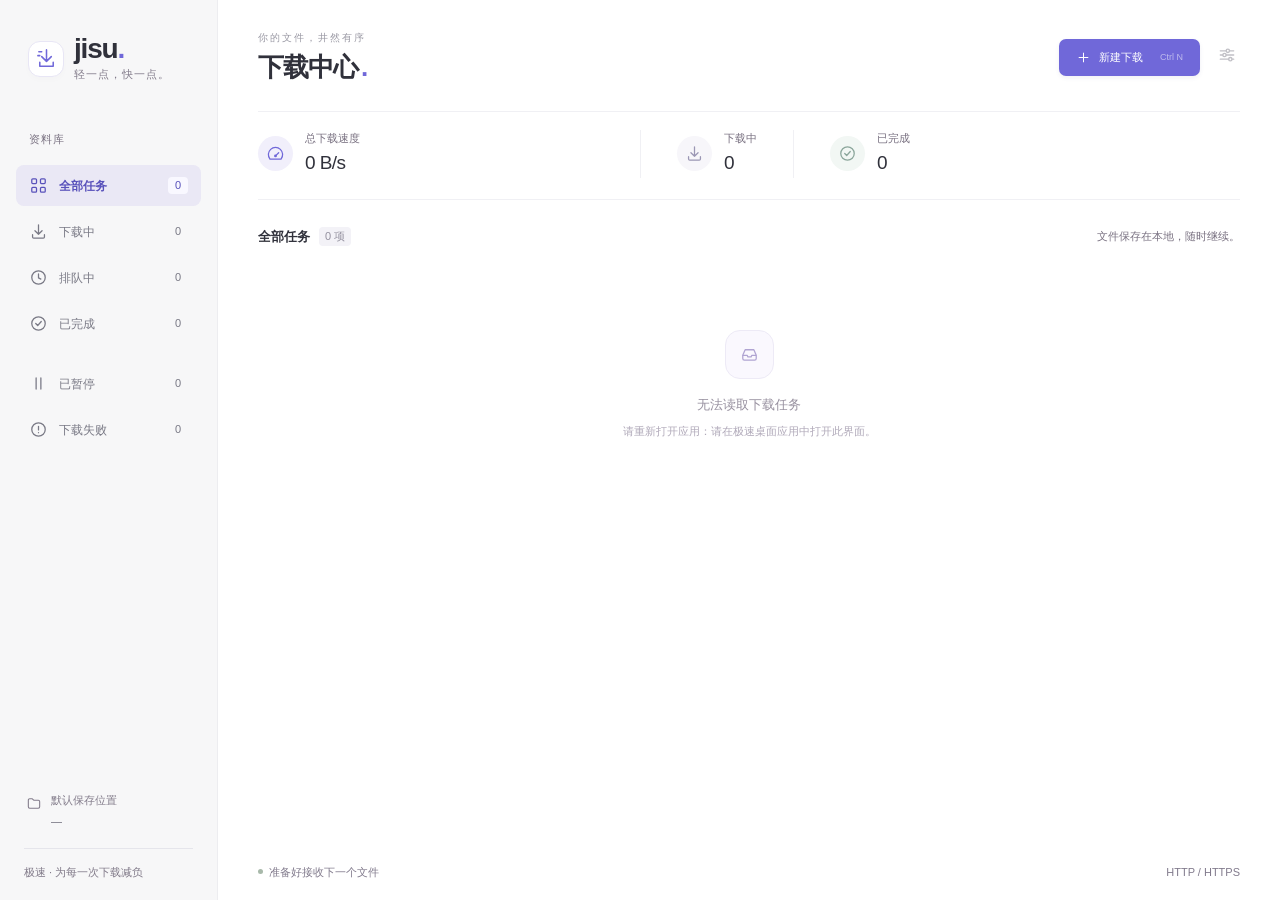
==== commit 121bec10: "Merge c36c7fd1dd87556357723b8adf21f9e867a82a66 into 36bb514fcc5ae64960c0ed41c1255feec0772a7e" ====
--- a/src/renderer/index.html
+++ b/src/renderer/index.html
@@ -7,6 +7,7 @@
     <title>极速 · 下载管理器</title>
     <link rel="stylesheet" href="styles.css">
     <script src="bridge.js" defer></script>
+    <script src="preview.js" defer></script>
     <script src="app.js" defer></script>
   </head>
   <body>
@@ -75,11 +76,11 @@
       <aside class="sidebar">
         <div class="brand">
           <span class="brand-mark"><svg class="icon" aria-hidden="true"><use href="#icon-brand"></use></svg></span>
-          <div class="brand-copy"><strong>jisu<span class="brand-dot"> /</span></strong><span>极速下载管理器</span></div>
+          <div class="brand-copy"><strong>jisu<span class="brand-dot">.</span></strong><span>轻一点，快一点。</span></div>
         </div>
 
         <nav class="filters" aria-labelledby="filters-label">
-          <h2 id="filters-label" class="sidebar-label">工作空间 <span>WORKSPACE</span></h2>
+          <h2 id="filters-label" class="sidebar-label">资料库</h2>
           <button class="filter" type="button" data-filter="all" aria-pressed="true" aria-label="全部任务" title="全部任务">
             <svg class="icon" aria-hidden="true"><use href="#icon-grid"></use></svg><span class="filter-label">全部任务</span><span class="filter-count" aria-hidden="true">0</span>
           </button>
@@ -100,48 +101,50 @@
           </button>
         </nav>
 
-        <div class="sidebar-engine"><span class="status-dot"></span> 原生传输引擎 <span class="engine-tag">GO</span></div>
         <div class="sidebar-storage">
           <svg class="icon" aria-hidden="true"><use href="#icon-folder"></use></svg>
           <div><span>默认保存位置</span><strong id="sidebar-directory">—</strong></div>
         </div>
-        <div class="sidebar-footer">JISU <span>DESKTOP / 01</span></div>
+        <div class="sidebar-footnote">极速 · 为每一次下载减负</div>
       </aside>
 
       <main class="workspace">
-        <div class="topline"><span>工作空间 <span class="slash">/</span> 下载中心</span><span class="topline-right">直链下载，简单直接 <span class="topline-mark">↙</span></span></div>
         <header class="workspace-header">
           <div>
-            <p class="eyebrow">TRANSFER CONSOLE <span>/ 01</span></p>
-            <h1>每一字节，尽在掌握<span class="heading-dot">.</span></h1>
-            <p class="header-description">并行传输 · 断点续传 · 本地掌控</p>
+            <div class="eyebrow">你的文件，井然有序</div>
+            <h1>下载中心<span class="heading-dot">.</span></h1>
           </div>
           <div class="header-actions">
-          <button id="open-settings" class="button button-secondary" type="button" aria-haspopup="dialog" disabled>
+          <button id="open-download" class="button button-primary" type="button" aria-haspopup="dialog">
+            <svg class="icon" aria-hidden="true"><use href="#icon-plus"></use></svg>新建下载 <kbd>⌘ N</kbd>
+          </button>
+          <button id="open-settings" class="icon-button settings-button" type="button" aria-label="下载设置" aria-haspopup="dialog" disabled>
             <svg class="icon" aria-hidden="true"><use href="#icon-settings"></use></svg>设置
           </button>
-          <button id="open-download" class="button button-primary" type="button" aria-haspopup="dialog"><svg class="icon" aria-hidden="true"><use href="#icon-plus"></use></svg>新建下载 <kbd>⌘ / Ctrl K</kbd></button>
           </div>
         </header>
 
         <section class="metrics" aria-label="下载概况">
           <div class="panel metric">
-            <div><span class="metric-label"><span class="status-dot"></span> 实时下载速度 <span class="metric-caption">LIVE SPEED</span></span><strong id="metric-speed">0 B/s</strong><span class="metric-note">所有活跃任务的合计速度</span></div>
-            <div class="speed-glyph" aria-hidden="true"><i></i><i></i><i></i><i></i><i></i><i></i><i></i><i></i><i></i><i></i></div>
+            <span class="metric-icon speed-icon"><svg class="icon" aria-hidden="true"><use href="#icon-speed"></use></svg></span>
+            <div><span class="metric-label">总下载速度</span><strong id="metric-speed">0 B/s</strong></div>
           </div>
           <div class="panel metric">
-            <div><span class="metric-label">正在传输 <span class="metric-caption">ACTIVE</span></span><strong id="metric-active">0</strong><span class="metric-note"><span id="metric-connections">0</span> 个并行连接</span></div><svg class="metric-symbol icon" aria-hidden="true"><use href="#icon-download"></use></svg>
+            <span class="metric-icon active-icon"><svg class="icon" aria-hidden="true"><use href="#icon-download"></use></svg></span>
+            <div><span class="metric-label">下载中</span><strong id="metric-active">0</strong></div>
           </div>
           <div class="panel metric">
-            <div><span class="metric-label">等待传输 <span class="metric-caption">IN QUEUE</span></span><strong id="metric-queued">0</strong><span class="metric-note">当前并发上限 <span id="metric-concurrency">—</span> 项</span></div><svg class="metric-symbol icon" aria-hidden="true"><use href="#icon-clock"></use></svg>
+            <span class="metric-icon complete-icon"><svg class="icon" aria-hidden="true"><use href="#icon-check"></use></svg></span>
+            <div><span class="metric-label">已完成</span><strong id="metric-completed">0</strong></div>
           </div>
         </section>
 
         <section class="panel tasks" aria-labelledby="tasks-title">
           <header class="tasks-heading">
             <h2 id="tasks-title" tabindex="-1">全部任务</h2><span id="tasks-count" class="task-count">0 项</span>
-            <span class="tasks-order">按添加顺序</span>
+            <span class="list-hint">文件保存在本地，随时继续。</span>
           </header>
+          <p id="queue-note" class="queue-note" hidden><svg class="icon" aria-hidden="true"><use href="#icon-clock"></use></svg>不必等待。空出下载位置后，排队任务会自动开始。</p>
           <div id="task-columns" class="task-columns task-grid" aria-hidden="true" hidden>
             <span>文件</span><span>状态与进度</span><span>速度与连接</span><span>操作</span>
           </div>
@@ -152,10 +155,7 @@
             <p id="empty-description"></p>
           </div>
         </section>
-
-        <div class="queue-note" id="queue-note" hidden><svg class="icon" aria-hidden="true"><use href="#icon-clock"></use></svg><div><strong>让队列替你接力</strong><p>正在传输的任务完成后，队列中的文件将按顺序自动开始。</p></div><span>FIFO</span></div>
-        <footer class="workspace-footer"><span><span class="status-dot"></span> <span id="footer-summary">正在连接下载引擎</span></span><span>HTTP / HTTPS <span class="footer-divider">/</span> JISU TRANSFER ENGINE</span></footer>
-
+        <footer class="workspace-footer"><span><i class="status-dot"></i> 准备好接收下一个文件</span><span id="preview-label" hidden>设计预览 · 示例任务</span><span>HTTP / HTTPS</span></footer>
         <p class="notice" id="notice" role="status" aria-atomic="true"></p>
       </main>
     </div>
@@ -177,7 +177,6 @@
         </div>
         <div class="task-transfer">
           <span class="task-speed"></span><span class="task-connections"></span>
-          <span class="connection-lanes" aria-hidden="true"></span>
         </div>
         <div class="task-actions">
           <button class="icon-button task-primary" type="button" hidden>
@@ -190,15 +189,23 @@
       </li>
     </template>
 
-    <dialog id="download-dialog" class="download-dialog" aria-labelledby="composer-title" aria-describedby="composer-description">
-      <header class="dialog-header"><div><p class="eyebrow">NEW TRANSFER <span>/ 新任务</span></p><h2 id="composer-title">下一份文件，从这里开始<span class="heading-dot">.</span></h2><p id="composer-description">粘贴直链，剩下的交给极速。</p></div><button id="close-download" class="icon-button" type="button" aria-label="关闭新建下载"><svg class="icon" aria-hidden="true"><use href="#icon-close"></use></svg></button></header>
+    <dialog id="download-dialog" aria-labelledby="composer-title" aria-describedby="composer-description">
+      <header class="dialog-header">
+        <div class="dialog-icon"><svg class="icon" aria-hidden="true"><use href="#icon-link"></use></svg></div>
+        <button id="close-download" class="icon-button" type="button" aria-label="关闭新建下载"><svg class="icon" aria-hidden="true"><use href="#icon-close"></use></svg></button>
+      </header>
+      <h2 id="composer-title">把链接交给 jisu。</h2>
+      <p id="composer-description" class="dialog-description">粘贴直链，其余的交给我们。</p>
       <form id="download-form" novalidate>
-        <label class="field-title" for="download-url">下载链接 <span>HTTP / HTTPS</span></label>
-        <div class="url-field"><svg class="icon" aria-hidden="true"><use href="#icon-link"></use></svg><input id="download-url" aria-describedby="download-error" type="text" inputmode="url" autocomplete="off" autocapitalize="off" spellcheck="false" placeholder="https://example.com/file.zip" autofocus></div>
+        <label class="field-label" for="download-url">下载链接</label>
+        <label class="url-field">
+          <svg class="icon" aria-hidden="true"><use href="#icon-link"></use></svg>
+          <input id="download-url" aria-describedby="download-error" type="text" inputmode="url" autocomplete="off" autocapitalize="off" spellcheck="false" placeholder="https://example.com/file.zip" autofocus>
+        </label>
         <p class="inline-error" id="download-error" role="alert" hidden></p>
-        <div class="destination-field"><span class="field-title">保存位置</span><div class="destination-value"><svg class="icon" aria-hidden="true"><use href="#icon-folder"></use></svg><span id="download-directory">—</span></div><p>可在设置中更改默认保存位置</p></div>
-        <div class="transfer-hint"><span class="hint-mark">↘</span><div><strong>为速度，自动分段</strong><p>支持断点续传的文件，自动启用最多 4 路并行连接。</p></div><span class="hint-lanes" aria-hidden="true">▰▰▰▰</span></div>
-        <div class="dialog-actions"><button id="cancel-download" class="button button-secondary" type="button">取消</button><button id="add-download" class="button button-primary" type="submit" disabled>添加下载 <svg class="icon" aria-hidden="true"><use href="#icon-download"></use></svg></button></div>
+        <div class="download-destination"><svg class="icon" aria-hidden="true"><use href="#icon-folder"></use></svg><div><span>保存至</span><strong id="download-directory">—</strong></div><span class="destination-note">可在设置中更改</span></div>
+        <p class="download-tip"><svg class="icon" aria-hidden="true"><use href="#icon-speed"></use></svg>支持时自动启用多连接下载，暂停后可继续。</p>
+        <div class="dialog-actions"><button id="cancel-download" class="button button-secondary" type="button">取消</button><button id="add-download" class="button button-primary" type="submit" disabled>开始下载<svg class="icon" aria-hidden="true"><use href="#icon-download"></use></svg></button></div>
       </form>
     </dialog>
 
--- a/src/renderer/styles.css
+++ b/src/renderer/styles.css
@@ -1,23 +1,20 @@
 :root {
-  color-scheme: dark;
+  color-scheme: light;
   font-family: -apple-system, BlinkMacSystemFont, "Segoe UI", "PingFang SC", "Microsoft YaHei", "Noto Sans CJK SC", sans-serif;
   font-size: 13px;
   line-height: 1.5;
-  --canvas: #111512;
-  --sidebar: #0c100e;
-  --surface: #171c18;
-  --subtle: #1d231e;
-  --text: #e4e9e0;
-  --muted: #929c90;
-  --border: #323b31;
-  --soft-border: #293127;
-  --brand: #d0f56b;
-  --brand-strong: #ddff89;
-  --brand-soft: #252f19;
-  --on-brand: #17200a;
-  --danger: #ef9b8d;
-  --amber: #e8c681;
-  --mono: "SFMono-Regular", Consolas, "Liberation Mono", monospace;
+  --canvas: #fff;
+  --sidebar: #f7f7f8;
+  --surface: #fff;
+  --subtle: #f7f7fa;
+  --text: #30313b;
+  --muted: #858590;
+  --border: #e5e5eb;
+  --soft-border: #f0f0f4;
+  --brand: #7068d9;
+  --brand-strong: #5952bb;
+  --brand-soft: #eeecfb;
+  --danger: #b94d58;
 }
 *, *::before, *::after { box-sizing: border-box; }
 [hidden] { display: none !important; }
@@ -25,180 +22,181 @@
 h1, h2, h3, p { margin: 0; }
 button, input, select { font: inherit; color: inherit; }
 button, select { cursor: pointer; }
-button:disabled, button[aria-disabled="true"], select:disabled { cursor: default; opacity: .48; }
+button { transition: background .15s, border-color .15s, box-shadow .15s; }
+button:disabled, button[aria-disabled="true"], select:disabled { cursor: default; opacity: .5; }
 button, input, select { -webkit-tap-highlight-color: transparent; }
-:focus-visible { outline: 2px solid var(--brand); outline-offset: 4px; }
+:focus-visible { outline: 3px solid #a59feb; outline-offset: 3px; }
 .sr-only { position: absolute; width: 1px; height: 1px; overflow: hidden; clip: rect(0, 0, 0, 0); white-space: nowrap; }
 .icon-library { position: absolute; width: 0; height: 0; overflow: hidden; }
-.icon { width: 18px; height: 18px; flex: none; vertical-align: middle; fill: none; stroke: currentColor; stroke-width: 1.6; stroke-linecap: round; stroke-linejoin: round; }
-.app-shell { display: grid; grid-template-columns: 212px minmax(0, 1fr); min-height: 100vh; }
-.sidebar { position: sticky; top: 0; height: 100vh; display: flex; flex-direction: column; padding: 31px 16px 0; border-right: 1px solid var(--soft-border); background: var(--sidebar); overflow: auto; }
-.brand { display: flex; align-items: center; gap: 11px; margin: 0 10px 48px; }
-.brand-mark { display: grid; flex: none; place-items: center; width: 33px; height: 37px; color: var(--brand); border: 1px solid #566440; transform: skewY(-9deg); background: #1a2214; }
-.brand-mark .icon { width: 24px; height: 24px; transform: skewY(9deg); }
-.brand-copy strong { display: block; font-family: var(--mono); font-size: 27px; line-height: 1; letter-spacing: -.09em; font-weight: 600; }
-.brand-dot { color: var(--brand); font-weight: 400; }
-.brand-copy > span { display: block; margin-top: 8px; color: var(--muted); font-size: 10px; letter-spacing: .15em; }
-.filters { display: grid; gap: 6px; }
-.sidebar-label { display: flex; justify-content: space-between; margin: 0 10px 16px; color: #7f8a7c; font-size: 10px; font-weight: 400; letter-spacing: .06em; }
-.sidebar-label span { font: 9px var(--mono); letter-spacing: .02em; color: #5d695a; }
-.filter { display: grid; grid-template-columns: 18px minmax(0, 1fr) auto; gap: 11px; align-items: center; min-height: 41px; padding: 8px 12px; border: 1px solid transparent; border-radius: 4px; background: transparent; color: var(--muted); text-align: left; white-space: nowrap; }
-.filter:hover { background: var(--surface); color: var(--text); }
-.filter[aria-pressed="true"] { background: #252e1c; border-color: #3c4a2c; color: var(--brand); box-shadow: inset 2px 0 var(--brand); }
-.filter-count { font: 11px var(--mono); }
-.filter[aria-pressed="true"] .filter-count { color: var(--brand); background: #364125; padding: 2px 5px; border-radius: 3px; }
-.filter[data-filter="completed"] { margin-top: 19px; position: relative; }
-.filter[data-filter="completed"]::before { content: ""; position: absolute; top: -14px; left: 10px; right: 10px; height: 1px; background: var(--soft-border); }
-.sidebar-engine { margin: auto 9px 20px; padding-top: 80px; font-size: 11px; color: var(--muted); white-space: nowrap; display: flex; align-items: center; gap: 8px; }
-.status-dot { display: inline-block; flex: none; width: 5px; height: 5px; border-radius: 50%; background: var(--brand); }
-.engine-tag { font: 9px var(--mono); color: #b8c1af; border: 1px solid var(--border); padding: 1px 4px; margin-left: auto; }
-.sidebar-storage { display: flex; align-items: flex-start; gap: 9px; padding: 18px 9px 24px; border-top: 1px solid var(--soft-border); color: var(--muted); font-size: 10px; }
-.sidebar-storage .icon { width: 16px; height: 16px; margin-top: 2px; }
-.sidebar-storage div { min-width: 0; }
-.sidebar-storage strong { display: block; margin-top: 7px; font: 10px var(--mono); color: #b1b9aa; overflow: hidden; text-overflow: ellipsis; white-space: nowrap; }
-.sidebar-footer { display: flex; justify-content: space-between; padding: 15px 9px; margin-inline: -1px; border-top: 1px solid var(--soft-border); font: 9px var(--mono); letter-spacing: .08em; color: #626e5e; }
-.workspace { min-width: 0; padding: 0 34px; display: flex; flex-direction: column; }
-.topline { height: 59px; display: flex; align-items: center; justify-content: space-between; border-bottom: 1px solid var(--soft-border); color: var(--muted); font-size: 11px; }
-.slash { margin: 0 14px; color: #56634f; }
-.topline-right { color: #7c8976; font-size: 10px; }
-.topline-mark { margin-left: 18px; font: 22px var(--mono); color: var(--brand); }
-.workspace-header { display: flex; align-items: center; justify-content: space-between; gap: 20px; padding: 33px 0 30px; }
-.eyebrow { color: var(--brand); font: 10px var(--mono); letter-spacing: .13em; margin-bottom: 12px; }
-.eyebrow span { color: #75836c; margin-left: 9px; }
-h1 { font-size: clamp(23px, 2.3vw, 33px); font-weight: 600; line-height: 1.4; letter-spacing: -.045em; }
+.icon { width: 19px; height: 19px; flex: none; vertical-align: middle; fill: none; stroke: currentColor; stroke-width: 1.6; stroke-linecap: round; stroke-linejoin: round; }
+.app-shell { display: grid; grid-template-columns: 200px minmax(0, 1fr); height: 100vh; min-height: 0; }
+.sidebar { position: sticky; top: 0; height: 100vh; display: flex; flex-direction: column; overflow: auto; padding: 35px 16px 20px; border-right: 1px solid #ededf0; background: var(--sidebar); }
+.brand { display: flex; align-items: center; gap: 10px; margin: 0 12px 48px; }
+.brand-mark { display: grid; place-items: center; width: 36px; height: 36px; border: 1px solid #e8e6f5; border-radius: 12px; color: var(--brand); background: white; box-shadow: 0 3px 6px #35305604; }
+.brand-mark .icon { width: 23px; height: 23px; }
+.brand-copy { display: grid; gap: 3px; }
+.brand-copy strong { font-size: 28px; line-height: 1; letter-spacing: -1.2px; font-weight: 730; }
+.brand-dot { color: var(--brand); }
+.brand-copy > span { color: #92919b; font-size: 9px; letter-spacing: 1.5px; }
+.sidebar-label { margin: 0 13px 13px; font-size: 10px; font-weight: 500; color: #9998a3; letter-spacing: 2px; }
+.filters { display: grid; gap: 5px; }
+.filter { display: grid; grid-template-columns: 19px minmax(0, 1fr) auto; gap: 11px; align-items: center; min-height: 41px; padding: 8px 12px; border: 1px solid transparent; border-radius: 8px; background: transparent; color: #797985; text-align: left; white-space: nowrap; font-size: 12px; }
+.filter:hover { background: #ededf2; color: var(--text); }
+.filter[aria-pressed="true"] { background: #eae8f5; color: var(--brand-strong); font-weight: 600; }
+.filter-count { min-width: 20px; text-align: center; font-size: 10px; font-weight: 500; font-variant-numeric: tabular-nums; }
+.filter[aria-pressed="true"] .filter-count { background: #f9f8ff; border-radius: 4px; }
+.filter[data-filter="completed"] { margin-bottom: 14px; }
+.sidebar-storage { display: flex; align-items: flex-start; gap: 9px; margin: auto 8px 0; padding: 18px 2px; color: #9998a3; font-size: 10px; border-bottom: 1px solid var(--border); }
+.sidebar-storage .icon { width: 16px; margin-top: 2px; }
+.sidebar-storage > div { min-width: 0; }
+.sidebar-storage strong { display: block; margin-top: 5px; color: #6d6c79; font-size: 10px; font-weight: 400; }
+.sidebar-footnote { margin: 15px 8px 0; color: #aaa9b2; font-size: 9px; }
+.workspace { display: flex; flex-direction: column; height: 100vh; min-width: 0; min-height: 0; overflow: hidden; padding: 30px 32px 18px; }
+.workspace-header { display: flex; align-items: center; justify-content: space-between; gap: 14px; margin-bottom: 30px; }
+.eyebrow { color: #9a99a4; font-size: 10px; letter-spacing: 2px; margin-bottom: 6px; }
+.workspace h1 { font-size: 26px; font-weight: 620; line-height: 1.3; letter-spacing: -1px; }
 .heading-dot { color: var(--brand); margin-left: 3px; }
-.header-description { margin-top: 8px; color: var(--muted); font-size: 11px; letter-spacing: .06em; }
-.header-actions { display: flex; gap: 9px; margin-top: 15px; }
-.button { display: inline-flex; align-items: center; justify-content: center; gap: 8px; min-height: 38px; padding: 8px 14px; border: 1px solid transparent; border-radius: 4px; font-size: 12px; font-weight: 550; white-space: nowrap; }
-.button-secondary { border-color: var(--border); background: var(--surface); color: #b8c2af; }
-.button-secondary:hover:not(:disabled) { background: #252e21; border-color: #5b6a51; }
-.button-primary { background: var(--brand); color: var(--on-brand); border-color: var(--brand); }
-.button-primary:hover:not(:disabled) { background: var(--brand-strong); }
-.button-danger { background: #733d35; color: #ffe4dc; }
-kbd { font: 9px var(--mono); opacity: .7; margin-left: 12px; padding-left: 10px; border-left: 1px solid #17200a35; }
-.metrics { display: grid; grid-template-columns: 1.5fr 1fr 1fr; border: 1px solid var(--border); border-radius: 5px; background: var(--surface); margin-bottom: 29px; overflow: hidden; }
-.metric { position: relative; display: flex; align-items: center; justify-content: space-between; gap: 16px; min-width: 0; padding: 22px 24px 20px; }
-.metric + .metric { border-left: 1px solid var(--border); }
-.metric:first-child { background: #1b2416; }
-.metric-label { display: flex; align-items: center; gap: 8px; color: #b4c0a9; font-size: 11px; white-space: nowrap; }
-.metric-caption { margin-left: 8px; font: 9px var(--mono); letter-spacing: .035em; color: #718069; }
-.metric strong { display: block; font: 38px var(--mono); letter-spacing: -.07em; line-height: 1.8; color: var(--text); }
-.metric:first-child strong { color: var(--brand); }
-.metric-note { color: #8c9a83; font-size: 10px; }
-.metric-note span { font-family: var(--mono); }
-.metric-symbol { width: 34px; height: 34px; color: #55634c; }
-.speed-glyph { display: flex; align-items: center; gap: 4px; height: 65px; transform: skewX(-17deg); padding-right: 4px; opacity: .7; }
-.speed-glyph i { width: 5px; height: 100%; background: #4a6134; }
-.speed-glyph i:nth-child(-n+6) { background: #a6c657; }
-.speed-glyph i:nth-child(2n) { height: 75%; }
-.speed-glyph i:nth-child(3n) { height: 48%; }
-.tasks { border: 1px solid var(--border); border-radius: 5px; overflow: hidden; background: #141914; }
-.tasks-heading { display: flex; align-items: center; gap: 11px; min-height: 58px; padding: 12px 19px; }
-h2 { font-size: 14px; font-weight: 550; }
-.task-count { font: 10px var(--mono); color: #a3af98; border: 1px solid var(--border); border-radius: 3px; padding: 2px 6px; }
-.tasks-order { margin-left: auto; font-size: 10px; color: var(--muted); }
-.tasks-order::after { content: " ↓"; margin-left: 8px; }
-.task-grid { display: grid; grid-template-columns: minmax(0, 1.45fr) minmax(0, 1fr) 129px 68px; align-items: center; gap: 25px; padding-inline: 19px; }
-.task-columns { min-height: 35px; border-block: 1px solid var(--soft-border); background: #1a2019; color: #8a9781; font-size: 10px; letter-spacing: .05em; }
-.task-columns span:last-child { text-align: right; }
-.task-list { list-style: none; margin: 0; padding: 0; }
-.task-row { min-height: 88px; padding-block: 15px; border-bottom: 1px solid var(--soft-border); }
-.task-row:last-child { border-bottom: 0; }
-.task-row:hover { background: #1a2117; }
-.task-row[data-state="downloading"] { background: #1b24167a; }
-.task-row[data-state="downloading"] .file-icon { color: var(--brand); border-color: #485d31; background: #25301a; }
-.task-file { display: flex; align-items: center; gap: 13px; min-width: 0; }
-.file-icon { display: grid; flex: none; place-items: center; width: 33px; height: 39px; border: 1px solid #3c4636; border-radius: 3px; background: #1d251a; color: #a4b296; }
-.task-file-details { display: grid; gap: 6px; min-width: 0; }
-.task-name { overflow: hidden; text-overflow: ellipsis; white-space: nowrap; font: 12px var(--mono); font-weight: 500; unicode-bidi: plaintext; color: #e1e8da; }
-.task-source { font: 10px var(--mono); color: #87977b; overflow: hidden; text-overflow: ellipsis; white-space: nowrap; }
-.task-error { font-size: 10px; color: var(--danger); overflow: hidden; text-overflow: ellipsis; white-space: nowrap; }
-.task-progress, .task-transfer { display: grid; gap: 5px; min-width: 0; }
-.progress-labels { display: flex; align-items: center; justify-content: space-between; gap: 8px; }
-.task-state { font-size: 10px; color: #9ba790; }
-.task-state::before { content: ""; display: inline-block; width: 4px; height: 4px; margin: 0 5px 2px 0; border-radius: 50%; background: currentColor; }
+.header-actions { display: flex; align-items: center; gap: 14px; }
+.button { display: inline-flex; align-items: center; justify-content: center; gap: 8px; min-height: 37px; padding: 8px 16px; border: 1px solid transparent; border-radius: 7px; font-size: 11px; font-weight: 500; white-space: nowrap; }
+.button .icon { width: 15px; height: 15px; }
+.button-primary { background: var(--brand); color: white; box-shadow: 0 2px 4px #56508716; }
+.button-primary:hover:not(:disabled) { background: var(--brand-strong); box-shadow: 0 3px 8px #56508730; }
+.button-secondary { background: white; border-color: var(--border); }
+.button-secondary:hover:not(:disabled) { background: var(--subtle); }
+.button-danger { background: var(--danger); color: white; }
+kbd { font-family: inherit; font-size: 9px; font-weight: 400; margin-left: 9px; opacity: .55; }
+.icon-button { display: grid; place-items: center; flex: none; width: 29px; height: 29px; padding: 0; border: 1px solid transparent; border-radius: 6px; background: transparent; color: #a2a0ae; }
+.icon-button .icon { width: 15px; height: 15px; }
+.icon-button:hover:not([aria-disabled="true"]) { color: var(--brand); background: var(--brand-soft); }
+.settings-button { font-size: 0; width: 26px; height: 30px; color: #84828e; }
+.settings-button .icon { width: 20px; height: 20px; }
+.danger-button:hover:not([aria-disabled="true"]) { color: var(--danger); background: #fbebee; }
+.metrics { display: flex; gap: 0; padding: 18px 0 21px; border-block: 1px solid var(--soft-border); margin-bottom: 27px; }
+.metric { display: flex; align-items: center; gap: 12px; padding: 0 32px; border-right: 1px solid var(--soft-border); }
+.metric:first-child { padding-left: 0; min-width: 39%; }
+.metric:last-child { border: 0; }
+.metric > div { display: flex; flex-direction: column; gap: 3px; }
+.metric-icon { display: grid; place-items: center; width: 35px; height: 35px; border-radius: 50%; color: #9b97b4; background: #f7f6fa; }
+.speed-icon { color: var(--brand); background: #f1effb; }
+.complete-icon { color: #8ba69b; background: #f2f7f4; }
+.metric-label { font-size: 10px; color: #9997a3; }
+.metric strong { font-size: 19px; font-weight: 520; letter-spacing: -.6px; font-variant-numeric: tabular-nums; }
+.workspace-header, .metrics, .workspace-footer { flex-shrink: 0; }
+.tasks { display: flex; flex-direction: column; flex: 1; min-width: 0; min-height: 0; }
+.tasks-heading, .task-columns, .queue-note { flex-shrink: 0; }
+.tasks-heading { display: flex; align-items: center; gap: 9px; margin-bottom: 19px; }
+h2 { font-size: 13px; font-weight: 600; }
+.task-count { padding: 1px 6px; border-radius: 4px; background: #f3f2f7; color: #94919f; font-size: 9px; }
+.list-hint { margin-left: auto; color: #a8a5b1; font-size: 10px; }
+.task-grid { display: grid; grid-template-columns: minmax(0, 1.5fr) minmax(0, 1fr) minmax(90px, .6fr) 60px; align-items: center; gap: 20px; padding-inline: 10px; }
+.task-columns { min-height: 30px; color: #a5a2af; background: #faf9fc; border-block: 1px solid #f5f4f8; font-size: 9px; }
+.task-columns span:last-child { text-align: right; padding-right: 4px; }
+.task-list { min-height: 0; overflow: auto; padding: 0; margin: 0; list-style: none; scrollbar-width: thin; scrollbar-color: #e5e1ee transparent; }
+.task-row { min-height: 80px; padding-block: 12px; border-bottom: 1px solid var(--soft-border); }
+.task-row:hover { background: #fdfcfe; }
+.task-file { display: flex; align-items: center; gap: 12px; min-width: 0; }
+.file-icon { display: grid; place-items: center; flex: none; width: 35px; height: 41px; border: 1px solid #e6e2f4; border-radius: 6px; color: #9a91c7; background: #f6f3fc; }
+.file-icon .icon { width: 21px; height: 21px; stroke-width: 1.3; }
+[data-kind="video"] .file-icon { color: #b88d9f; background: #fbf3f6; border-color: #f0e4e9; }
+[data-kind="document"] .file-icon { color: #9aad9e; background: #f3f7f2; border-color: #e3ebe1; }
+.task-file-details, .task-progress, .task-transfer { display: grid; gap: 6px; min-width: 0; }
+.task-name, .task-source, .task-error, .sidebar-storage strong { overflow: hidden; text-overflow: ellipsis; white-space: nowrap; }
+.task-name { font-size: 11px; font-weight: 550; unicode-bidi: plaintext; letter-spacing: -.1px; }
+.task-source, .task-error, .task-size, .task-connections { color: #aaa7b3; font-size: 9px; }
+.task-error { color: var(--danger); unicode-bidi: plaintext; }
+.progress-labels, .task-actions { display: flex; align-items: center; gap: 4px; }
+.progress-labels { justify-content: space-between; }
+.task-state { color: #a4a0af; font-size: 9px; white-space: nowrap; }
 [data-state="downloading"] .task-state { color: var(--brand); }
-[data-state="paused"] .task-state { color: var(--amber); }
+[data-state="completed"] .task-state { color: #80a18d; }
+[data-state="paused"] .task-state { color: #b19d78; }
 [data-state="failed"] .task-state { color: var(--danger); }
-[data-state="completed"] .task-state { color: #a4c4a7; }
-.task-percentage { font: 10px var(--mono); color: #bdc9b2; }
-.task-size { color: #839478; font: 9px var(--mono); letter-spacing: -.02em; }
+.task-percentage, .task-size, .task-speed { font-variant-numeric: tabular-nums; }
+.task-percentage { font-size: 9px; color: #9994ab; }
+.task-speed { font-size: 11px; font-weight: 500; white-space: nowrap; letter-spacing: -.2px; }
+.task-connections { font-size: 8px; }
+.segmented { display: flex; align-items: center; gap: 5px; }
+.segmented::before { content: ""; width: 16px; height: 6px; background: repeating-linear-gradient(90deg, #b4abdf 0 2px, transparent 2px 4px); }
 progress { display: block; width: 100%; height: 3px; accent-color: var(--brand); }
-progress[value] { appearance: none; border: 0; border-radius: 0; background: #303b28; }
-progress[value]::-webkit-progress-bar { background: #303b28; }
-progress[value]::-webkit-progress-value { background: var(--brand); }
-progress[value]::-moz-progress-bar { background: var(--brand); }
-[data-state="completed"] progress[value]::-webkit-progress-value { background: #66816a; }
-[data-state="paused"] progress[value]::-webkit-progress-value { background: #ad9154; }
-.task-transfer { gap: 3px; }
-.task-speed { font: 12px var(--mono); color: #cbd7c1; }
-[data-state="downloading"] .task-speed { color: var(--brand); }
-.task-connections { font-size: 9px; color: #8c9f7e; }
-.connection-lanes { display: flex; gap: 3px; margin-top: 2px; }
-.connection-lanes:empty { display: none; }
-.connection-lanes i { width: 18px; height: 3px; border-radius: 1px; background: #aacd5e; }
-.task-actions { display: flex; justify-content: flex-end; gap: 6px; }
-.icon-button { display: grid; flex: none; place-items: center; width: 29px; height: 29px; padding: 0; border: 1px solid var(--border); border-radius: 3px; background: transparent; color: #96a38b; }
-.icon-button .icon { width: 14px; height: 14px; }
-.icon-button:hover:not([aria-disabled="true"]) { color: var(--brand); border-color: #718554; background: #2b3620; }
-.danger-button { border-color: transparent; color: #68785e; }
-.danger-button:hover:not([aria-disabled="true"]) { color: var(--danger); background: #38241f; border-color: #654439; }
-.queue-note { display: flex; gap: 13px; align-items: center; border: 1px dashed #414c36; border-radius: 4px; padding: 18px 20px; margin-top: 18px; color: #94a087; }
-.queue-note strong { font-size: 11px; color: #bdc8b3; font-weight: 400; }
-.queue-note p { font-size: 10px; margin-top: 5px; }
-.queue-note > span { margin-left: auto; font: 10px var(--mono); letter-spacing: .1em; }
-.workspace-footer { display: flex; justify-content: space-between; align-items: center; gap: 10px; margin-top: auto; padding: 22px 0 18px; color: #7f8e75; font-size: 10px; }
-.workspace-footer > span:first-child { display: flex; align-items: center; gap: 8px; }
-.workspace-footer > span:last-child { font: 8px var(--mono); letter-spacing: .07em; }
-.footer-divider { margin: 0 10px; color: #4f5c47; }
-.empty { display: grid; justify-items: center; padding: 55px 14px 65px; text-align: center; }
-.empty-icon { display: grid; place-items: center; width: 50px; height: 50px; margin-bottom: 18px; color: var(--brand); background: #252f1c; border: 1px solid #3e4d2c; border-radius: 4px; }
-.empty-icon .icon { width: 25px; height: 25px; }
-.empty h3 { font-size: 14px; font-weight: 500; }
-.empty p { margin-top: 9px; color: var(--muted); font-size: 11px; }
-.notice:not(:empty) { position: fixed; right: 24px; bottom: 28px; z-index: 2; max-width: min(440px, calc(100% - 32px)); padding: 12px 18px; border: 1px solid #657b42; border-radius: 4px; box-shadow: 0 8px 25px #0006; color: var(--brand); background: #222d19; font-size: 12px; overflow-wrap: anywhere; pointer-events: none; }
+progress[value] { appearance: none; border: 0; border-radius: 9px; background: #f0edf6; }
+progress[value]::-webkit-progress-bar { border-radius: 9px; background: #f0edf6; }
+progress[value]::-webkit-progress-value { border-radius: 9px; background: #9c91db; }
+progress[value]::-moz-progress-bar { border-radius: 9px; background: #9c91db; }
+[data-state="completed"] progress { opacity: .5; }
+[data-state="completed"] progress::-webkit-progress-value { background: #a7c4b2; }
+[data-state="completed"] progress::-moz-progress-bar { background: #a7c4b2; }
+.task-actions { justify-content: flex-end; }
+.task-primary { color: #8e88a8; border-color: #eeecf4; background: #fdfcfe; }
+.task-remove { opacity: .4; }
+.task-row:hover .task-remove, .task-remove:focus-visible { opacity: 1; }
+.queue-note { display: flex; align-items: center; gap: 8px; color: #8b84ab; font-size: 10px; padding: 11px 13px; margin: -3px 0 15px; border: 1px solid #edeaf8; border-radius: 6px; background: #faf9fe; }
+.queue-note .icon { width: 14px; height: 14px; }
+.workspace-footer { display: flex; justify-content: space-between; gap: 10px; margin-top: auto; padding-top: 20px; font-size: 11px; color: #817a8c; }
+.workspace-footer > span { display: inline-flex; align-items: center; gap: 6px; }
+.status-dot { display: inline-block; width: 5px; height: 5px; border-radius: 50%; background: #a8b9aa; }
+#preview-label { font-size: 8px; color: #b5accb; }
+.empty { display: grid; justify-items: center; padding: 65px 14px 80px; text-align: center; }
+.empty-icon { display: grid; place-items: center; width: 49px; height: 49px; margin-bottom: 16px; border: 1px solid #edeaf6; border-radius: 15px; color: #b0a4d2; background: #faf8fe; }
+.empty h3 { color: #97909f; font-size: 13px; font-weight: 500; }
+.empty p { margin-top: 8px; color: #b0a9b9; font-size: 11px; }
+.notice:not(:empty) { position: fixed; right: 25px; bottom: 25px; z-index: 1; max-width: min(440px, calc(100% - 32px)); padding: 12px 17px; border: 1px solid #e4dfef; border-radius: 8px; box-shadow: 0 4px 16px #443c6611; color: var(--brand-strong); background: white; font-size: 11px; overflow-wrap: anywhere; pointer-events: none; }
 .notice[data-error="true"] { color: var(--danger); }
-dialog { width: min(460px, calc(100% - 32px)); max-height: calc(100% - 32px); padding: 25px; border: 1px solid #536343; border-radius: 7px; color: var(--text); background: #171d15; box-shadow: 0 24px 100px #0009; }
-dialog::backdrop { background: #060a06b5; backdrop-filter: blur(3px); }
+dialog { width: min(456px, calc(100% - 40px)); max-height: calc(100% - 40px); padding: 27px; border: 1px solid #eae7f1; border-radius: 15px; color: var(--text); background: var(--surface); box-shadow: 0 25px 90px #3e345b26, 0 3px 12px #3e345b0a; }
+dialog::backdrop { background: #e9e7ef94; backdrop-filter: blur(3px); }
 dialog:not([open]) { display: none; }
 .fallback-modal .app-shell { pointer-events: none; }
-.fallback-modal dialog[open] { position: fixed; inset: 0; z-index: 3; height: fit-content; margin: auto; box-shadow: 0 0 0 100vmax #060a06b5; }
-.dialog-header { display: flex; align-items: flex-start; justify-content: space-between; gap: 12px; }
-.dialog-header h2 { font-size: 19px; font-weight: 550; letter-spacing: -.025em; }
-.dialog-header p:not(.eyebrow), .setting p, #remove-note { margin-top: 7px; color: var(--muted); font-size: 11px; }
-.dialog-actions { display: flex; justify-content: flex-end; gap: 9px; margin-top: 24px; }
-.download-dialog { width: min(560px, calc(100% - 32px)); padding: 30px; }
-.download-dialog .dialog-header { margin-bottom: 29px; }
-.download-dialog .dialog-header h2 { font-size: 22px; }
-.download-dialog .eyebrow { margin-bottom: 14px; }
-.field-title { display: flex; justify-content: space-between; margin-bottom: 10px; color: #c7d0be; font-size: 11px; }
-.field-title span { font: 9px var(--mono); color: #859677; }
-.url-field { display: flex; align-items: center; gap: 10px; min-height: 46px; padding: 0 13px; border: 1px solid #667b47; border-radius: 4px; background: #11170f; color: #93ad6d; cursor: text; }
-.url-field:focus-within { border-color: var(--brand); box-shadow: 0 0 0 3px #d0f56b0c; }
-.url-field input { width: 100%; min-width: 0; padding: 13px 0; border: 0; outline: none; background: transparent; color: var(--text); font: 11px var(--mono); }
-.url-field input::placeholder { color: #68785c; }
+.fallback-modal dialog[open] { position: fixed; inset: 0; z-index: 2; height: fit-content; margin: auto; box-shadow: 0 0 0 100vmax #e9e7efee; }
+.dialog-header { display: flex; justify-content: space-between; align-items: flex-start; gap: 12px; margin-bottom: 18px; }
+.dialog-header h2, #composer-title { font-size: 21px; font-weight: 600; letter-spacing: -.8px; }
+.dialog-header p, .setting p, #remove-note, .dialog-description { margin-top: 7px; color: #9a93a5; font-size: 11px; }
+.dialog-icon { display: grid; place-items: center; width: 43px; height: 43px; color: var(--brand); background: #f1eefb; border: 1px solid #e9e3f8; border-radius: 12px; }
+.dialog-icon .icon { width: 22px; height: 22px; }
+.field-label { display: block; font-size: 10px; margin: 26px 0 8px; color: #777080; }
+.url-field { display: flex; align-items: center; gap: 9px; min-width: 0; padding: 0 12px; border: 1px solid var(--border); border-radius: 7px; background: white; color: #aaa2b6; cursor: text; }
+.url-field .icon { width: 15px; height: 15px; }
+.url-field:focus-within { border-color: #b5a9e2; box-shadow: 0 0 0 3px #f4f0fc; }
+.url-field input { width: 100%; min-width: 0; padding: 12px 0; border: 0; outline: 0; background: transparent; color: #696174; font-size: 11px; }
+.url-field input::placeholder { color: #bdb6c6; }
 .inline-error { margin-top: 9px; color: var(--danger); font-size: 11px; overflow-wrap: anywhere; }
-.destination-field { margin-top: 24px; }
-.destination-value { display: flex; align-items: center; gap: 10px; border: 1px solid var(--border); border-radius: 4px; padding: 12px; background: #1b2218; color: #b6c2ab; }
-.destination-value span { font: 11px var(--mono); overflow-wrap: anywhere; min-width: 0; }
-.destination-value .icon { color: #7d906b; width: 15px; height: 15px; }
-.destination-field p { margin-top: 8px; font-size: 10px; color: #7f8e75; }
-.transfer-hint { display: flex; gap: 12px; align-items: center; margin-top: 25px; padding: 16px 0; border-top: 1px solid var(--border); border-bottom: 1px solid var(--border); }
-.hint-mark { font: 30px var(--mono); color: var(--brand); }
-.transfer-hint strong { font-size: 11px; font-weight: 400; color: #c0cfb3; }
-.transfer-hint p { font-size: 10px; color: #899c7a; margin-top: 5px; }
-.hint-lanes { margin-left: auto; color: var(--brand); letter-spacing: 2px; font-size: 9px; white-space: nowrap; }
-.download-dialog .dialog-actions { margin-top: 24px; }
-.download-dialog .dialog-actions .button { min-height: 39px; padding-inline: 20px; }
-.setting { margin-top: 20px; padding-top: 18px; border-top: 1px solid var(--border); }
+.download-destination { display: flex; align-items: center; gap: 11px; margin-top: 19px; padding: 12px; border: 1px solid #efecf3; border-radius: 7px; background: #fcfbfd; color: #a39aad; }
+.download-destination .icon { width: 18px; height: 18px; }
+.download-destination div { display: grid; gap: 4px; min-width: 0; }
+.download-destination div span { font-size: 9px; }
+.download-destination strong { font-size: 10px; font-weight: 400; color: #84798f; overflow-wrap: anywhere; }
+.destination-note { margin-left: auto; font-size: 8px; white-space: nowrap; color: #b6adbf; }
+.download-tip { display: flex; align-items: center; gap: 6px; margin-top: 15px; color: #b0a6ba; font-size: 9px; }
+.download-tip .icon { width: 12px; height: 12px; }
+.setting { margin-top: 20px; padding-top: 18px; border-top: 1px solid var(--soft-border); }
 .setting h3, .setting label { font-size: 12px; font-weight: 500; }
 .setting-inline, .directory-field { display: flex; justify-content: space-between; align-items: center; gap: 10px; }
-.directory-field { margin-top: 11px; }
-.directory-field > span { min-width: 0; flex: 1; padding: 9px; border: 1px solid var(--border); border-radius: 3px; background: var(--subtle); font: 11px var(--mono); overflow-wrap: anywhere; }
-.setting select { min-height: 34px; min-width: 70px; padding: 5px 8px; border: 1px solid var(--border); border-radius: 3px; background: var(--subtle); }
+.directory-field { margin-top: 12px; }
+.directory-field > span { min-width: 0; flex: 1; padding: 9px 11px; border: 1px solid var(--soft-border); border-radius: 6px; background: var(--subtle); font-size: 10px; overflow-wrap: anywhere; }
+.setting select { min-height: 35px; min-width: 66px; padding: 5px 9px; border: 1px solid var(--border); border-radius: 6px; background: white; }
 .remove-name { overflow-wrap: anywhere; unicode-bidi: plaintext; }
-#remove-note { margin-top: 15px; }
-@media (min-width: 1500px) { .workspace { padding-inline: 44px; } .task-row { min-height: 95px; } }
-@media (max-width: 1150px) { .app-shell { grid-template-columns: 185px minmax(0, 1fr); } .workspace { padding-inline: 24px; } .task-grid { gap: 17px; grid-template-columns: minmax(0, 1.25fr) minmax(0, 1fr) 107px 65px; } kbd, .speed-glyph, .metric-symbol { display: none; } .metric { padding-inline: 18px; } .metric-caption { font-size: 8px; margin-left: 2px; } }
-@media (max-width: 900px) { .app-shell { grid-template-columns: 65px minmax(0, 1fr); } .sidebar { padding: 30px 12px 0; } .brand { margin: 0 3px 48px; } .brand-copy, .sidebar-label, .filter-label, .filter-count, .sidebar-storage, .sidebar-footer, .sidebar-engine { display: none; } .filter { display: flex; justify-content: center; padding: 10px; } .filter[data-filter="completed"]::before { left: 0; right: 0; } .metric-caption { display: none; } .header-actions { gap: 6px; } .workspace-footer > span:last-child { display: none; } }
-@media (max-width: 650px) { .workspace { padding-inline: 15px; } .topline { height: 42px; } .topline-right { display: none; } .workspace-header { align-items: flex-start; flex-direction: column; padding-block: 24px; gap: 17px; } .header-actions { margin: 0; } h1 { font-size: 24px; } .metric { padding: 14px 11px; } .metric strong { font-size: 24px; } .metric-label, .metric-note { font-size: 9px; } .metric-label .status-dot { display: none; } .metrics { margin-bottom: 20px; grid-template-columns: 1.25fr 1fr 1fr; } .task-columns { display: none; } .task-row { grid-template-columns: minmax(0, 1fr) 75px; grid-template-areas: "file actions" "progress transfer"; padding: 15px 13px; gap: 15px; border-top: 1px solid var(--soft-border); } .task-file { grid-area: file; gap: 10px; } .task-actions { grid-area: actions; } .task-progress { grid-area: progress; } .task-transfer { grid-area: transfer; justify-items: end; } .task-name { font-size: 10px; } .task-speed { font-size: 10px; } .task-connections { font-size: 8px; } .download-dialog { padding: 22px; } .download-dialog .dialog-header h2 { font-size: 18px; } .hint-lanes { display: none; } .transfer-hint p { font-size: 9px; } }
+#remove-note { margin-top: 12px; }
+.dialog-actions { display: flex; justify-content: flex-end; gap: 9px; margin-top: 27px; padding-top: 19px; border-top: 1px solid var(--soft-border); }
+/* Secondary information remains legible at desktop scale, not just in exports. */
+.task-name, .task-speed { font-size: 12px; }
+.task-source, .task-error, .task-size, .task-connections, .task-state, .task-percentage { font-size: 11px; }
+.task-source, .task-size, .task-connections, .task-percentage { color: #797182; }
+.task-state { color: #797182; }
+[data-state="completed"] .task-state { color: #57816a; }
+[data-state="paused"] .task-state { color: #8e713d; }
+.task-columns { font-size: 11px; color: #787180; }
+.metric-label, .list-hint, .queue-note, .sidebar-label { font-size: 11px; color: #797181; }
+.task-count, .filter-count { font-size: 11px; }
+.sidebar-storage, .sidebar-storage strong, .sidebar-footnote, .brand-copy > span { font-size: 11px; }
+.sidebar-storage, .sidebar-footnote, .brand-copy > span { color: #827b8a; }
+.sidebar-label, .brand-copy > span { letter-spacing: 1px; }
+.dialog-description, .dialog-header p, .setting p, #remove-note { font-size: 12px; color: #7c7287; }
+.field-label, .download-destination div span, .download-destination strong, .destination-note, .download-tip { font-size: 11px; }
+.download-destination, .destination-note, .download-tip { color: #80748c; }
+.download-destination strong { color: #746580; }
+.url-field input { font-size: 12px; }
+.url-field input::placeholder { color: #91859b; }
+#preview-label { font-size: 10px; color: #8d809c; }
+@media (min-width: 1180px) { .workspace { padding: 30px 40px 20px; } .sidebar { padding-top: 35px; } .app-shell { grid-template-columns: 218px minmax(0, 1fr); } .workspace-header { margin-bottom: 26px; } .metric { padding-inline: 36px; } }
+@media (max-width: 880px) { .app-shell { grid-template-columns: 170px minmax(0, 1fr); } .sidebar { padding-inline: 10px; } .workspace { padding-inline: 22px; } .task-grid { gap: 12px; grid-template-columns: minmax(0, 1.3fr) minmax(0, 1fr) 75px 54px; padding-inline: 5px; } .metric { padding-inline: 19px; } .task-file { gap: 8px; } .file-icon { width: 28px; height: 35px; } .list-hint { display: none; } kbd { display: none; } }
+@media (max-width: 700px) { .app-shell { grid-template-columns: 60px minmax(0, 1fr); } .sidebar { padding-inline: 8px; } .brand { margin: 0 3px 42px; } .brand-copy, .sidebar-label, .filter-label, .filter-count, .sidebar-storage, .sidebar-footnote { display: none; } .filter { display: flex; justify-content: center; padding-inline: 8px; } .workspace { padding: 28px 18px 18px; } .metric-icon { display: none; } .metric { padding-inline: 20px; } .metric:first-child { min-width: 37%; } .metric strong { font-size: 16px; } .workspace h1 { font-size: 23px; } .header-actions { gap: 7px; } .eyebrow { letter-spacing: 1px; } }
+@media (max-width: 530px) { .task-columns { display: none; } .task-row { grid-template-columns: minmax(0, 1fr) 70px; grid-template-areas: "file actions" "progress metrics"; gap: 14px; padding-block: 17px; } .task-file { grid-area: file; } .task-progress { grid-area: progress; } .task-transfer { grid-area: metrics; } .task-actions { grid-area: actions; } .metrics { margin-bottom: 20px; } .metric { padding-inline: 13px; } .metric-label { font-size: 9px; } .workspace-footer > span:last-child { display: none; } .workspace-header { gap: 7px; } .button { padding-inline: 10px; } .settings-button { display: none; } .destination-note { display: none; } }
+@media (prefers-reduced-motion: reduce) { button { transition: none; } }
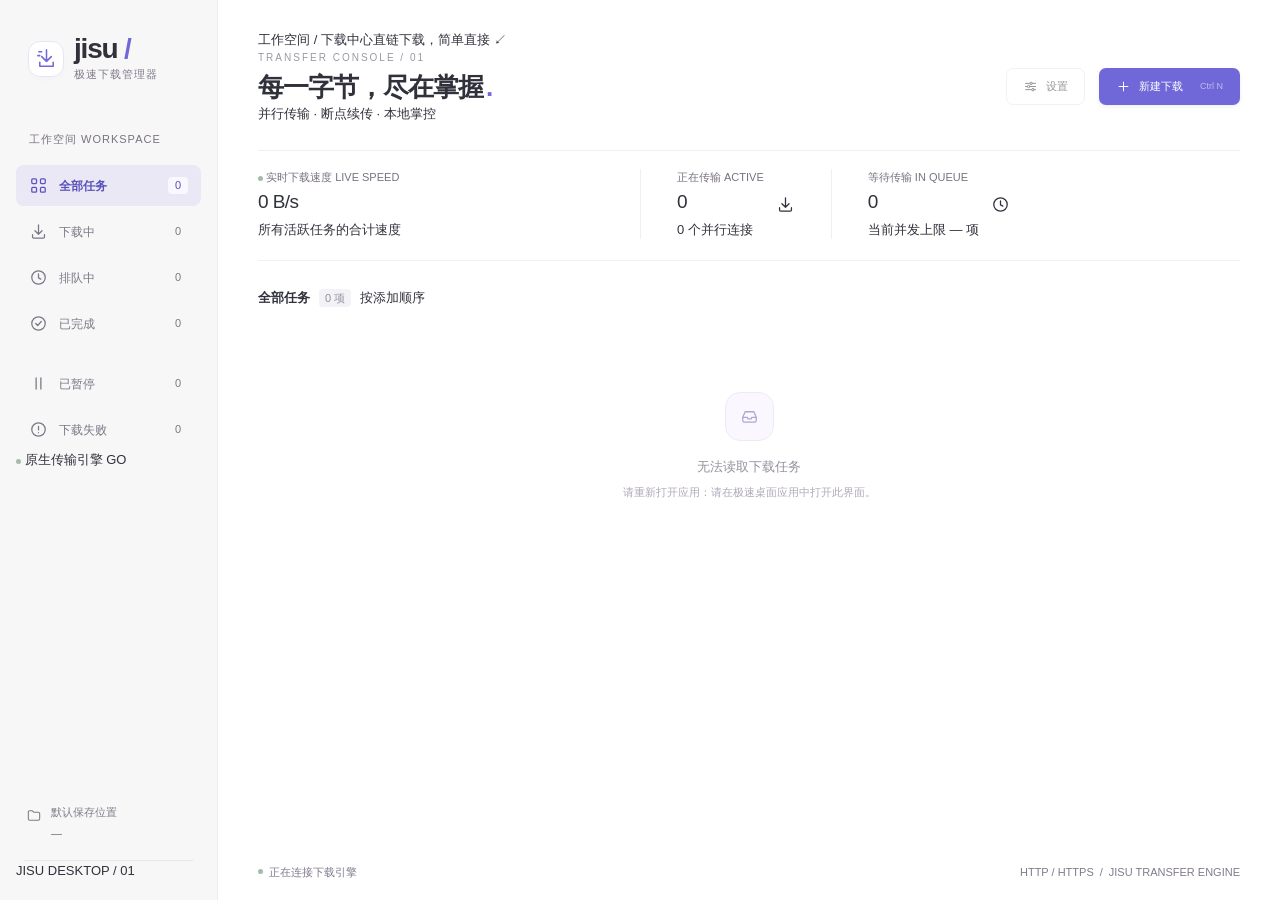
==== commit df37005c: "Expose fallback download dialog semantics Co-Authored-By: Jellli Liu <yousa@outlook.com>" ====
--- a/src/renderer/index.html
+++ b/src/renderer/index.html
@@ -7,7 +7,6 @@
     <title>极速 · 下载管理器</title>
     <link rel="stylesheet" href="styles.css">
     <script src="bridge.js" defer></script>
-    <script src="preview.js" defer></script>
     <script src="app.js" defer></script>
   </head>
   <body>
@@ -76,11 +75,11 @@
       <aside class="sidebar">
         <div class="brand">
           <span class="brand-mark"><svg class="icon" aria-hidden="true"><use href="#icon-brand"></use></svg></span>
-          <div class="brand-copy"><strong>jisu<span class="brand-dot">.</span></strong><span>轻一点，快一点。</span></div>
+          <div class="brand-copy"><strong>jisu<span class="brand-dot"> /</span></strong><span>极速下载管理器</span></div>
         </div>
 
         <nav class="filters" aria-labelledby="filters-label">
-          <h2 id="filters-label" class="sidebar-label">资料库</h2>
+          <h2 id="filters-label" class="sidebar-label">工作空间 <span>WORKSPACE</span></h2>
           <button class="filter" type="button" data-filter="all" aria-pressed="true" aria-label="全部任务" title="全部任务">
             <svg class="icon" aria-hidden="true"><use href="#icon-grid"></use></svg><span class="filter-label">全部任务</span><span class="filter-count" aria-hidden="true">0</span>
           </button>
@@ -101,50 +100,48 @@
           </button>
         </nav>
 
+        <div class="sidebar-engine"><span class="status-dot"></span> 原生传输引擎 <span class="engine-tag">GO</span></div>
         <div class="sidebar-storage">
           <svg class="icon" aria-hidden="true"><use href="#icon-folder"></use></svg>
           <div><span>默认保存位置</span><strong id="sidebar-directory">—</strong></div>
         </div>
-        <div class="sidebar-footnote">极速 · 为每一次下载减负</div>
+        <div class="sidebar-footer">JISU <span>DESKTOP / 01</span></div>
       </aside>
 
       <main class="workspace">
+        <div class="topline"><span>工作空间 <span class="slash">/</span> 下载中心</span><span class="topline-right">直链下载，简单直接 <span class="topline-mark">↙</span></span></div>
         <header class="workspace-header">
           <div>
-            <div class="eyebrow">你的文件，井然有序</div>
-            <h1>下载中心<span class="heading-dot">.</span></h1>
+            <p class="eyebrow">TRANSFER CONSOLE <span>/ 01</span></p>
+            <h1>每一字节，尽在掌握<span class="heading-dot">.</span></h1>
+            <p class="header-description">并行传输 · 断点续传 · 本地掌控</p>
           </div>
           <div class="header-actions">
-          <button id="open-download" class="button button-primary" type="button" aria-haspopup="dialog">
-            <svg class="icon" aria-hidden="true"><use href="#icon-plus"></use></svg>新建下载 <kbd>⌘ N</kbd>
-          </button>
-          <button id="open-settings" class="icon-button settings-button" type="button" aria-label="下载设置" aria-haspopup="dialog" disabled>
+          <button id="open-settings" class="button button-secondary" type="button" aria-haspopup="dialog" disabled>
             <svg class="icon" aria-hidden="true"><use href="#icon-settings"></use></svg>设置
           </button>
+          <button id="open-download" class="button button-primary" type="button" aria-haspopup="dialog"><svg class="icon" aria-hidden="true"><use href="#icon-plus"></use></svg>新建下载 <kbd>⌘ / Ctrl K</kbd></button>
           </div>
         </header>
 
         <section class="metrics" aria-label="下载概况">
           <div class="panel metric">
-            <span class="metric-icon speed-icon"><svg class="icon" aria-hidden="true"><use href="#icon-speed"></use></svg></span>
-            <div><span class="metric-label">总下载速度</span><strong id="metric-speed">0 B/s</strong></div>
+            <div><span class="metric-label"><span class="status-dot"></span> 实时下载速度 <span class="metric-caption">LIVE SPEED</span></span><strong id="metric-speed">0 B/s</strong><span class="metric-note">所有活跃任务的合计速度</span></div>
+            <div class="speed-glyph" aria-hidden="true"><i></i><i></i><i></i><i></i><i></i><i></i><i></i><i></i><i></i><i></i></div>
           </div>
           <div class="panel metric">
-            <span class="metric-icon active-icon"><svg class="icon" aria-hidden="true"><use href="#icon-download"></use></svg></span>
-            <div><span class="metric-label">下载中</span><strong id="metric-active">0</strong></div>
+            <div><span class="metric-label">正在传输 <span class="metric-caption">ACTIVE</span></span><strong id="metric-active">0</strong><span class="metric-note"><span id="metric-connections">0</span> 个并行连接</span></div><svg class="metric-symbol icon" aria-hidden="true"><use href="#icon-download"></use></svg>
           </div>
           <div class="panel metric">
-            <span class="metric-icon complete-icon"><svg class="icon" aria-hidden="true"><use href="#icon-check"></use></svg></span>
-            <div><span class="metric-label">已完成</span><strong id="metric-completed">0</strong></div>
+            <div><span class="metric-label">等待传输 <span class="metric-caption">IN QUEUE</span></span><strong id="metric-queued">0</strong><span class="metric-note">当前并发上限 <span id="metric-concurrency">—</span> 项</span></div><svg class="metric-symbol icon" aria-hidden="true"><use href="#icon-clock"></use></svg>
           </div>
         </section>
 
         <section class="panel tasks" aria-labelledby="tasks-title">
           <header class="tasks-heading">
             <h2 id="tasks-title" tabindex="-1">全部任务</h2><span id="tasks-count" class="task-count">0 项</span>
-            <span class="list-hint">文件保存在本地，随时继续。</span>
+            <span class="tasks-order">按添加顺序</span>
           </header>
-          <p id="queue-note" class="queue-note" hidden><svg class="icon" aria-hidden="true"><use href="#icon-clock"></use></svg>不必等待。空出下载位置后，排队任务会自动开始。</p>
           <div id="task-columns" class="task-columns task-grid" aria-hidden="true" hidden>
             <span>文件</span><span>状态与进度</span><span>速度与连接</span><span>操作</span>
           </div>
@@ -155,7 +152,10 @@
             <p id="empty-description"></p>
           </div>
         </section>
-        <footer class="workspace-footer"><span><i class="status-dot"></i> 准备好接收下一个文件</span><span id="preview-label" hidden>设计预览 · 示例任务</span><span>HTTP / HTTPS</span></footer>
+
+        <div class="queue-note" id="queue-note" hidden><svg class="icon" aria-hidden="true"><use href="#icon-clock"></use></svg><div><strong>让队列替你接力</strong><p>正在传输的任务完成后，队列中的文件将按顺序自动开始。</p></div><span>FIFO</span></div>
+        <footer class="workspace-footer"><span><span class="status-dot"></span> <span id="footer-summary">正在连接下载引擎</span></span><span>HTTP / HTTPS <span class="footer-divider">/</span> JISU TRANSFER ENGINE</span></footer>
+
         <p class="notice" id="notice" role="status" aria-atomic="true"></p>
       </main>
     </div>
@@ -177,6 +177,7 @@
         </div>
         <div class="task-transfer">
           <span class="task-speed"></span><span class="task-connections"></span>
+          <span class="connection-lanes" aria-hidden="true"></span>
         </div>
         <div class="task-actions">
           <button class="icon-button task-primary" type="button" hidden>
@@ -189,23 +190,15 @@
       </li>
     </template>
 
-    <dialog id="download-dialog" aria-labelledby="composer-title" aria-describedby="composer-description">
-      <header class="dialog-header">
-        <div class="dialog-icon"><svg class="icon" aria-hidden="true"><use href="#icon-link"></use></svg></div>
-        <button id="close-download" class="icon-button" type="button" aria-label="关闭新建下载"><svg class="icon" aria-hidden="true"><use href="#icon-close"></use></svg></button>
-      </header>
-      <h2 id="composer-title">把链接交给 jisu。</h2>
-      <p id="composer-description" class="dialog-description">粘贴直链，其余的交给我们。</p>
+    <dialog id="download-dialog" class="download-dialog" role="dialog" aria-labelledby="composer-title" aria-describedby="composer-description">
+      <header class="dialog-header"><div><p class="eyebrow">NEW TRANSFER <span>/ 新任务</span></p><h2 id="composer-title">下一份文件，从这里开始<span class="heading-dot">.</span></h2><p id="composer-description">粘贴直链，剩下的交给极速。</p></div><button id="close-download" class="icon-button" type="button" aria-label="关闭新建下载"><svg class="icon" aria-hidden="true"><use href="#icon-close"></use></svg></button></header>
       <form id="download-form" novalidate>
-        <label class="field-label" for="download-url">下载链接</label>
-        <label class="url-field">
-          <svg class="icon" aria-hidden="true"><use href="#icon-link"></use></svg>
-          <input id="download-url" aria-describedby="download-error" type="text" inputmode="url" autocomplete="off" autocapitalize="off" spellcheck="false" placeholder="https://example.com/file.zip" autofocus>
-        </label>
+        <label class="field-title" for="download-url">下载链接 <span>HTTP / HTTPS</span></label>
+        <div class="url-field"><svg class="icon" aria-hidden="true"><use href="#icon-link"></use></svg><input id="download-url" aria-describedby="download-error" type="text" inputmode="url" autocomplete="off" autocapitalize="off" spellcheck="false" placeholder="https://example.com/file.zip" autofocus></div>
         <p class="inline-error" id="download-error" role="alert" hidden></p>
-        <div class="download-destination"><svg class="icon" aria-hidden="true"><use href="#icon-folder"></use></svg><div><span>保存至</span><strong id="download-directory">—</strong></div><span class="destination-note">可在设置中更改</span></div>
-        <p class="download-tip"><svg class="icon" aria-hidden="true"><use href="#icon-speed"></use></svg>支持时自动启用多连接下载，暂停后可继续。</p>
-        <div class="dialog-actions"><button id="cancel-download" class="button button-secondary" type="button">取消</button><button id="add-download" class="button button-primary" type="submit" disabled>开始下载<svg class="icon" aria-hidden="true"><use href="#icon-download"></use></svg></button></div>
+        <div class="destination-field"><span class="field-title">保存位置</span><div class="destination-value"><svg class="icon" aria-hidden="true"><use href="#icon-folder"></use></svg><span id="download-directory">—</span></div><p>可在设置中更改默认保存位置</p></div>
+        <div class="transfer-hint"><span class="hint-mark">↘</span><div><strong>为速度，自动分段</strong><p>支持断点续传的文件，自动启用最多 4 路并行连接。</p></div><span class="hint-lanes" aria-hidden="true">▰▰▰▰</span></div>
+        <div class="dialog-actions"><button id="cancel-download" class="button button-secondary" type="button">取消</button><button id="add-download" class="button button-primary" type="submit" disabled>添加下载 <svg class="icon" aria-hidden="true"><use href="#icon-download"></use></svg></button></div>
       </form>
     </dialog>
 
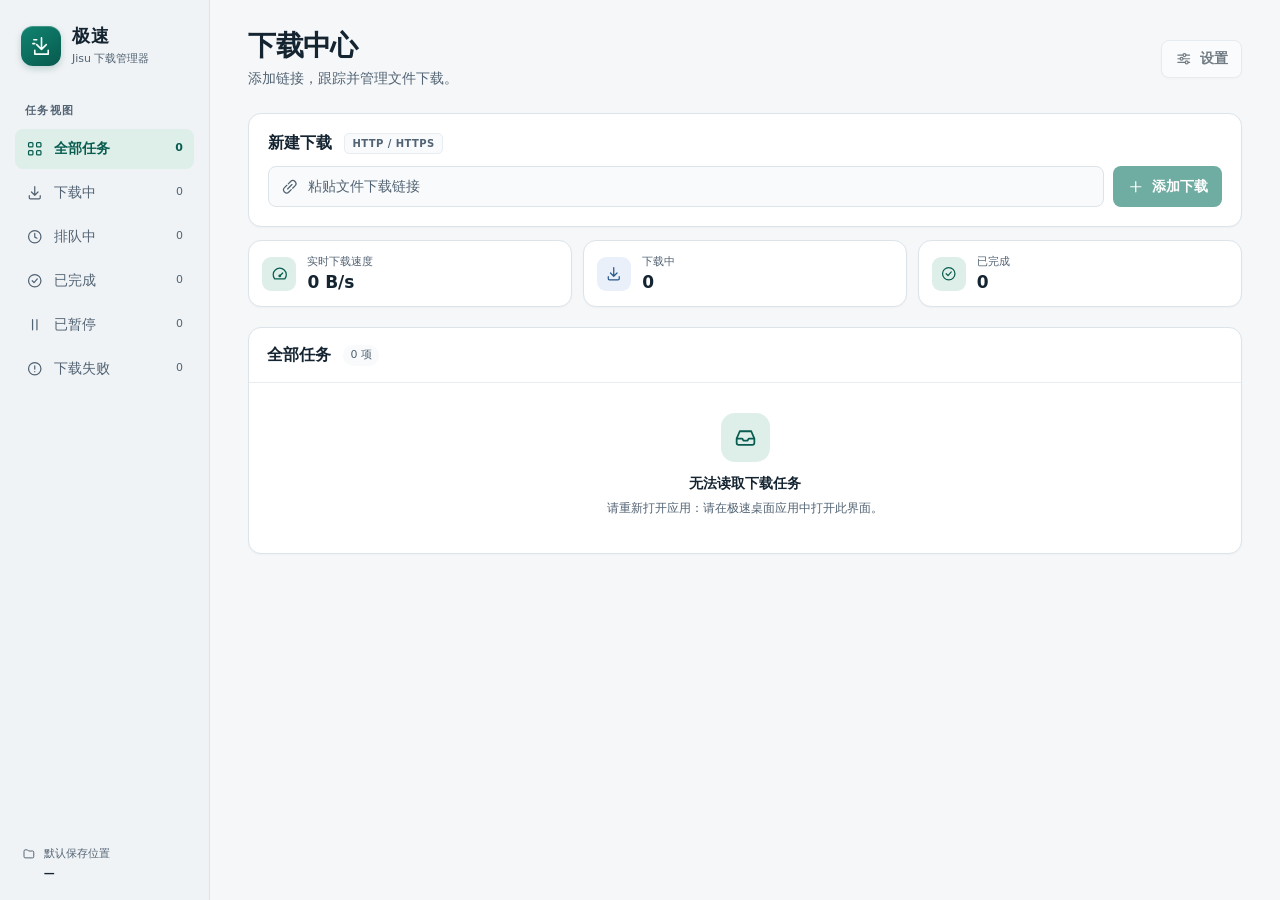
==== commit c31a7b04: "Merge pull request #1 from jellli/devin/1795090548-jisu-mvp * Build the persistent segmented downloa" ====
--- a/src/renderer/index.html
+++ b/src/renderer/index.html
@@ -75,11 +75,11 @@
       <aside class="sidebar">
         <div class="brand">
           <span class="brand-mark"><svg class="icon" aria-hidden="true"><use href="#icon-brand"></use></svg></span>
-          <div class="brand-copy"><strong>jisu<span class="brand-dot"> /</span></strong><span>极速下载管理器</span></div>
+          <div class="brand-copy"><strong>极速</strong><span>Jisu 下载管理器</span></div>
         </div>
 
         <nav class="filters" aria-labelledby="filters-label">
-          <h2 id="filters-label" class="sidebar-label">工作空间 <span>WORKSPACE</span></h2>
+          <h2 id="filters-label" class="sidebar-label">任务视图</h2>
           <button class="filter" type="button" data-filter="all" aria-pressed="true" aria-label="全部任务" title="全部任务">
             <svg class="icon" aria-hidden="true"><use href="#icon-grid"></use></svg><span class="filter-label">全部任务</span><span class="filter-count" aria-hidden="true">0</span>
           </button>
@@ -100,47 +100,60 @@
           </button>
         </nav>
 
-        <div class="sidebar-engine"><span class="status-dot"></span> 原生传输引擎 <span class="engine-tag">GO</span></div>
         <div class="sidebar-storage">
           <svg class="icon" aria-hidden="true"><use href="#icon-folder"></use></svg>
           <div><span>默认保存位置</span><strong id="sidebar-directory">—</strong></div>
         </div>
-        <div class="sidebar-footer">JISU <span>DESKTOP / 01</span></div>
       </aside>
 
       <main class="workspace">
-        <div class="topline"><span>工作空间 <span class="slash">/</span> 下载中心</span><span class="topline-right">直链下载，简单直接 <span class="topline-mark">↙</span></span></div>
         <header class="workspace-header">
           <div>
-            <p class="eyebrow">TRANSFER CONSOLE <span>/ 01</span></p>
-            <h1>每一字节，尽在掌握<span class="heading-dot">.</span></h1>
-            <p class="header-description">并行传输 · 断点续传 · 本地掌控</p>
-          </div>
-          <div class="header-actions">
+            <h1>下载中心</h1>
+            <p>添加链接，跟踪并管理文件下载。</p>
+          </div>
           <button id="open-settings" class="button button-secondary" type="button" aria-haspopup="dialog" disabled>
             <svg class="icon" aria-hidden="true"><use href="#icon-settings"></use></svg>设置
           </button>
-          <button id="open-download" class="button button-primary" type="button" aria-haspopup="dialog"><svg class="icon" aria-hidden="true"><use href="#icon-plus"></use></svg>新建下载 <kbd>⌘ / Ctrl K</kbd></button>
-          </div>
         </header>
+
+        <section class="panel composer" aria-labelledby="composer-title">
+          <div class="composer-heading">
+            <h2 id="composer-title">新建下载</h2><span class="protocol">HTTP / HTTPS</span>
+          </div>
+          <form id="download-form" novalidate>
+            <div class="composer-fields">
+              <label class="url-field">
+                <svg class="icon" aria-hidden="true"><use href="#icon-link"></use></svg>
+                <span class="sr-only">下载链接</span>
+                <input id="download-url" aria-describedby="download-error" type="text" inputmode="url" autocomplete="off" autocapitalize="off" spellcheck="false" placeholder="粘贴文件下载链接">
+              </label>
+              <button id="add-download" class="button button-primary" type="submit" disabled>
+                <svg class="icon" aria-hidden="true"><use href="#icon-plus"></use></svg>添加下载
+              </button>
+            </div>
+            <p class="inline-error" id="download-error" role="alert" hidden></p>
+          </form>
+        </section>
 
         <section class="metrics" aria-label="下载概况">
           <div class="panel metric">
-            <div><span class="metric-label"><span class="status-dot"></span> 实时下载速度 <span class="metric-caption">LIVE SPEED</span></span><strong id="metric-speed">0 B/s</strong><span class="metric-note">所有活跃任务的合计速度</span></div>
-            <div class="speed-glyph" aria-hidden="true"><i></i><i></i><i></i><i></i><i></i><i></i><i></i><i></i><i></i><i></i></div>
+            <span class="metric-icon speed-icon"><svg class="icon" aria-hidden="true"><use href="#icon-speed"></use></svg></span>
+            <div><span class="metric-label">实时下载速度</span><strong id="metric-speed">0 B/s</strong></div>
           </div>
           <div class="panel metric">
-            <div><span class="metric-label">正在传输 <span class="metric-caption">ACTIVE</span></span><strong id="metric-active">0</strong><span class="metric-note"><span id="metric-connections">0</span> 个并行连接</span></div><svg class="metric-symbol icon" aria-hidden="true"><use href="#icon-download"></use></svg>
+            <span class="metric-icon active-icon"><svg class="icon" aria-hidden="true"><use href="#icon-download"></use></svg></span>
+            <div><span class="metric-label">下载中</span><strong id="metric-active">0</strong></div>
           </div>
           <div class="panel metric">
-            <div><span class="metric-label">等待传输 <span class="metric-caption">IN QUEUE</span></span><strong id="metric-queued">0</strong><span class="metric-note">当前并发上限 <span id="metric-concurrency">—</span> 项</span></div><svg class="metric-symbol icon" aria-hidden="true"><use href="#icon-clock"></use></svg>
+            <span class="metric-icon complete-icon"><svg class="icon" aria-hidden="true"><use href="#icon-check"></use></svg></span>
+            <div><span class="metric-label">已完成</span><strong id="metric-completed">0</strong></div>
           </div>
         </section>
 
         <section class="panel tasks" aria-labelledby="tasks-title">
           <header class="tasks-heading">
             <h2 id="tasks-title" tabindex="-1">全部任务</h2><span id="tasks-count" class="task-count">0 项</span>
-            <span class="tasks-order">按添加顺序</span>
           </header>
           <div id="task-columns" class="task-columns task-grid" aria-hidden="true" hidden>
             <span>文件</span><span>状态与进度</span><span>速度与连接</span><span>操作</span>
@@ -152,9 +165,6 @@
             <p id="empty-description"></p>
           </div>
         </section>
-
-        <div class="queue-note" id="queue-note" hidden><svg class="icon" aria-hidden="true"><use href="#icon-clock"></use></svg><div><strong>让队列替你接力</strong><p>正在传输的任务完成后，队列中的文件将按顺序自动开始。</p></div><span>FIFO</span></div>
-        <footer class="workspace-footer"><span><span class="status-dot"></span> <span id="footer-summary">正在连接下载引擎</span></span><span>HTTP / HTTPS <span class="footer-divider">/</span> JISU TRANSFER ENGINE</span></footer>
 
         <p class="notice" id="notice" role="status" aria-atomic="true"></p>
       </main>
@@ -177,7 +187,6 @@
         </div>
         <div class="task-transfer">
           <span class="task-speed"></span><span class="task-connections"></span>
-          <span class="connection-lanes" aria-hidden="true"></span>
         </div>
         <div class="task-actions">
           <button class="icon-button task-primary" type="button" hidden>
@@ -189,18 +198,6 @@
         </div>
       </li>
     </template>
-
-    <dialog id="download-dialog" class="download-dialog" role="dialog" aria-labelledby="composer-title" aria-describedby="composer-description">
-      <header class="dialog-header"><div><p class="eyebrow">NEW TRANSFER <span>/ 新任务</span></p><h2 id="composer-title">下一份文件，从这里开始<span class="heading-dot">.</span></h2><p id="composer-description">粘贴直链，剩下的交给极速。</p></div><button id="close-download" class="icon-button" type="button" aria-label="关闭新建下载"><svg class="icon" aria-hidden="true"><use href="#icon-close"></use></svg></button></header>
-      <form id="download-form" novalidate>
-        <label class="field-title" for="download-url">下载链接 <span>HTTP / HTTPS</span></label>
-        <div class="url-field"><svg class="icon" aria-hidden="true"><use href="#icon-link"></use></svg><input id="download-url" aria-describedby="download-error" type="text" inputmode="url" autocomplete="off" autocapitalize="off" spellcheck="false" placeholder="https://example.com/file.zip" autofocus></div>
-        <p class="inline-error" id="download-error" role="alert" hidden></p>
-        <div class="destination-field"><span class="field-title">保存位置</span><div class="destination-value"><svg class="icon" aria-hidden="true"><use href="#icon-folder"></use></svg><span id="download-directory">—</span></div><p>可在设置中更改默认保存位置</p></div>
-        <div class="transfer-hint"><span class="hint-mark">↘</span><div><strong>为速度，自动分段</strong><p>支持断点续传的文件，自动启用最多 4 路并行连接。</p></div><span class="hint-lanes" aria-hidden="true">▰▰▰▰</span></div>
-        <div class="dialog-actions"><button id="cancel-download" class="button button-secondary" type="button">取消</button><button id="add-download" class="button button-primary" type="submit" disabled>添加下载 <svg class="icon" aria-hidden="true"><use href="#icon-download"></use></svg></button></div>
-      </form>
-    </dialog>
 
     <dialog id="settings-dialog" role="dialog" aria-labelledby="settings-title">
       <header class="dialog-header">
--- a/src/renderer/styles.css
+++ b/src/renderer/styles.css
@@ -1,202 +1,382 @@
 :root {
-  color-scheme: light;
-  font-family: -apple-system, BlinkMacSystemFont, "Segoe UI", "PingFang SC", "Microsoft YaHei", "Noto Sans CJK SC", sans-serif;
-  font-size: 13px;
+  color-scheme: light dark;
+  font-family: system-ui, -apple-system, "Segoe UI", "PingFang SC", "Microsoft YaHei", "Noto Sans CJK SC", sans-serif;
+  font-size: 14px;
   line-height: 1.5;
-  --canvas: #fff;
-  --sidebar: #f7f7f8;
+  --canvas: #f5f7f9;
+  --sidebar: #f0f3f6;
   --surface: #fff;
-  --subtle: #f7f7fa;
-  --text: #30313b;
-  --muted: #858590;
-  --border: #e5e5eb;
-  --soft-border: #f0f0f4;
-  --brand: #7068d9;
-  --brand-strong: #5952bb;
-  --brand-soft: #eeecfb;
-  --danger: #b94d58;
-}
+  --subtle: #f8fafb;
+  --text: #152431;
+  --muted: #526373;
+  --border: #dce4e9;
+  --soft-border: #e8edf1;
+  --brand: #08715e;
+  --brand-strong: #085d50;
+  --brand-soft: #deefe9;
+  --on-brand: #fff;
+  --blue: #29588c;
+  --blue-soft: #e9f0fa;
+  --amber: #78500e;
+  --amber-soft: #fcf2dd;
+  --danger: #a32938;
+  --danger-strong: #962531;
+  --danger-soft: #fbecee;
+  --shadow: 0 1px 2px #15243108;
+}
+
+@media (prefers-color-scheme: dark) {
+  :root {
+    --canvas: #151b23;
+    --sidebar: #111820;
+    --surface: #1c2631;
+    --subtle: #19232d;
+    --text: #edf3f8;
+    --muted: #abbacc;
+    --border: #384857;
+    --soft-border: #2b3947;
+    --brand: #82dbc2;
+    --brand-strong: #a5e8d5;
+    --brand-soft: #233f3b;
+    --on-brand: #112b25;
+    --blue: #a3c7f9;
+    --blue-soft: #253a54;
+    --amber: #f1ca81;
+    --amber-soft: #403622;
+    --danger: #ff9da5;
+    --danger-strong: #f08792;
+    --danger-soft: #492e37;
+    --shadow: 0 1px 2px #0002;
+  }
+}
+
 *, *::before, *::after { box-sizing: border-box; }
 [hidden] { display: none !important; }
 body { margin: 0; color: var(--text); background: var(--canvas); }
 h1, h2, h3, p { margin: 0; }
 button, input, select { font: inherit; color: inherit; }
 button, select { cursor: pointer; }
-button { transition: background .15s, border-color .15s, box-shadow .15s; }
-button:disabled, button[aria-disabled="true"], select:disabled { cursor: default; opacity: .5; }
+button:disabled, button[aria-disabled="true"], select:disabled { cursor: default; opacity: .58; }
 button, input, select { -webkit-tap-highlight-color: transparent; }
-:focus-visible { outline: 3px solid #a59feb; outline-offset: 3px; }
-.sr-only { position: absolute; width: 1px; height: 1px; overflow: hidden; clip: rect(0, 0, 0, 0); white-space: nowrap; }
+:focus-visible { outline: 2px solid var(--brand); outline-offset: 3px; }
+
+.sr-only {
+  position: absolute;
+  width: 1px;
+  height: 1px;
+  overflow: hidden;
+  clip: rect(0, 0, 0, 0);
+  white-space: nowrap;
+}
+
 .icon-library { position: absolute; width: 0; height: 0; overflow: hidden; }
-.icon { width: 19px; height: 19px; flex: none; vertical-align: middle; fill: none; stroke: currentColor; stroke-width: 1.6; stroke-linecap: round; stroke-linejoin: round; }
-.app-shell { display: grid; grid-template-columns: 200px minmax(0, 1fr); height: 100vh; min-height: 0; }
-.sidebar { position: sticky; top: 0; height: 100vh; display: flex; flex-direction: column; overflow: auto; padding: 35px 16px 20px; border-right: 1px solid #ededf0; background: var(--sidebar); }
-.brand { display: flex; align-items: center; gap: 10px; margin: 0 12px 48px; }
-.brand-mark { display: grid; place-items: center; width: 36px; height: 36px; border: 1px solid #e8e6f5; border-radius: 12px; color: var(--brand); background: white; box-shadow: 0 3px 6px #35305604; }
+.icon {
+  width: 1.25em;
+  height: 1.25em;
+  flex: none;
+  vertical-align: middle;
+  fill: none;
+  stroke: currentColor;
+  stroke-width: 1.7;
+  stroke-linecap: round;
+  stroke-linejoin: round;
+}
+
+.app-shell { display: grid; grid-template-columns: 210px minmax(0, 1fr); min-height: 100vh; }
+.sidebar {
+  position: sticky;
+  top: 0;
+  height: 100vh;
+  display: flex;
+  flex-direction: column;
+  overflow: auto;
+  padding: 25px 15px 18px;
+  border-right: 1px solid var(--border);
+  background: var(--sidebar);
+}
+
+.brand { display: flex; align-items: center; gap: 11px; margin: 0 6px 36px; }
+.brand-mark {
+  display: grid;
+  flex: none;
+  place-items: center;
+  width: 40px;
+  height: 40px;
+  border-radius: 12px;
+  color: #f3fff9;
+  background: linear-gradient(145deg, #118471, #075a4d);
+  box-shadow: 0 3px 7px #075a4d38, inset 0 1px 0 #ffffff36;
+}
 .brand-mark .icon { width: 23px; height: 23px; }
-.brand-copy { display: grid; gap: 3px; }
-.brand-copy strong { font-size: 28px; line-height: 1; letter-spacing: -1.2px; font-weight: 730; }
-.brand-dot { color: var(--brand); }
-.brand-copy > span { color: #92919b; font-size: 9px; letter-spacing: 1.5px; }
-.sidebar-label { margin: 0 13px 13px; font-size: 10px; font-weight: 500; color: #9998a3; letter-spacing: 2px; }
-.filters { display: grid; gap: 5px; }
-.filter { display: grid; grid-template-columns: 19px minmax(0, 1fr) auto; gap: 11px; align-items: center; min-height: 41px; padding: 8px 12px; border: 1px solid transparent; border-radius: 8px; background: transparent; color: #797985; text-align: left; white-space: nowrap; font-size: 12px; }
-.filter:hover { background: #ededf2; color: var(--text); }
-.filter[aria-pressed="true"] { background: #eae8f5; color: var(--brand-strong); font-weight: 600; }
-.filter-count { min-width: 20px; text-align: center; font-size: 10px; font-weight: 500; font-variant-numeric: tabular-nums; }
-.filter[aria-pressed="true"] .filter-count { background: #f9f8ff; border-radius: 4px; }
-.filter[data-filter="completed"] { margin-bottom: 14px; }
-.sidebar-storage { display: flex; align-items: flex-start; gap: 9px; margin: auto 8px 0; padding: 18px 2px; color: #9998a3; font-size: 10px; border-bottom: 1px solid var(--border); }
-.sidebar-storage .icon { width: 16px; margin-top: 2px; }
-.sidebar-storage > div { min-width: 0; }
-.sidebar-storage strong { display: block; margin-top: 5px; color: #6d6c79; font-size: 10px; font-weight: 400; }
-.sidebar-footnote { margin: 15px 8px 0; color: #aaa9b2; font-size: 9px; }
-.workspace { display: flex; flex-direction: column; height: 100vh; min-width: 0; min-height: 0; overflow: hidden; padding: 30px 32px 18px; }
-.workspace-header { display: flex; align-items: center; justify-content: space-between; gap: 14px; margin-bottom: 30px; }
-.eyebrow { color: #9a99a4; font-size: 10px; letter-spacing: 2px; margin-bottom: 6px; }
-.workspace h1 { font-size: 26px; font-weight: 620; line-height: 1.3; letter-spacing: -1px; }
-.heading-dot { color: var(--brand); margin-left: 3px; }
-.header-actions { display: flex; align-items: center; gap: 14px; }
-.button { display: inline-flex; align-items: center; justify-content: center; gap: 8px; min-height: 37px; padding: 8px 16px; border: 1px solid transparent; border-radius: 7px; font-size: 11px; font-weight: 500; white-space: nowrap; }
-.button .icon { width: 15px; height: 15px; }
-.button-primary { background: var(--brand); color: white; box-shadow: 0 2px 4px #56508716; }
-.button-primary:hover:not(:disabled) { background: var(--brand-strong); box-shadow: 0 3px 8px #56508730; }
-.button-secondary { background: white; border-color: var(--border); }
-.button-secondary:hover:not(:disabled) { background: var(--subtle); }
-.button-danger { background: var(--danger); color: white; }
-kbd { font-family: inherit; font-size: 9px; font-weight: 400; margin-left: 9px; opacity: .55; }
-.icon-button { display: grid; place-items: center; flex: none; width: 29px; height: 29px; padding: 0; border: 1px solid transparent; border-radius: 6px; background: transparent; color: #a2a0ae; }
-.icon-button .icon { width: 15px; height: 15px; }
-.icon-button:hover:not([aria-disabled="true"]) { color: var(--brand); background: var(--brand-soft); }
-.settings-button { font-size: 0; width: 26px; height: 30px; color: #84828e; }
-.settings-button .icon { width: 20px; height: 20px; }
-.danger-button:hover:not([aria-disabled="true"]) { color: var(--danger); background: #fbebee; }
-.metrics { display: flex; gap: 0; padding: 18px 0 21px; border-block: 1px solid var(--soft-border); margin-bottom: 27px; }
-.metric { display: flex; align-items: center; gap: 12px; padding: 0 32px; border-right: 1px solid var(--soft-border); }
-.metric:first-child { padding-left: 0; min-width: 39%; }
-.metric:last-child { border: 0; }
-.metric > div { display: flex; flex-direction: column; gap: 3px; }
-.metric-icon { display: grid; place-items: center; width: 35px; height: 35px; border-radius: 50%; color: #9b97b4; background: #f7f6fa; }
-.speed-icon { color: var(--brand); background: #f1effb; }
-.complete-icon { color: #8ba69b; background: #f2f7f4; }
-.metric-label { font-size: 10px; color: #9997a3; }
-.metric strong { font-size: 19px; font-weight: 520; letter-spacing: -.6px; font-variant-numeric: tabular-nums; }
-.workspace-header, .metrics, .workspace-footer { flex-shrink: 0; }
-.tasks { display: flex; flex-direction: column; flex: 1; min-width: 0; min-height: 0; }
-.tasks-heading, .task-columns, .queue-note { flex-shrink: 0; }
-.tasks-heading { display: flex; align-items: center; gap: 9px; margin-bottom: 19px; }
-h2 { font-size: 13px; font-weight: 600; }
-.task-count { padding: 1px 6px; border-radius: 4px; background: #f3f2f7; color: #94919f; font-size: 9px; }
-.list-hint { margin-left: auto; color: #a8a5b1; font-size: 10px; }
-.task-grid { display: grid; grid-template-columns: minmax(0, 1.5fr) minmax(0, 1fr) minmax(90px, .6fr) 60px; align-items: center; gap: 20px; padding-inline: 10px; }
-.task-columns { min-height: 30px; color: #a5a2af; background: #faf9fc; border-block: 1px solid #f5f4f8; font-size: 9px; }
+.brand-copy, .sidebar-storage div, .metric > div { display: grid; min-width: 0; }
+.brand-copy strong { font-size: 18px; line-height: 1.25; letter-spacing: .04em; }
+.brand-copy span { margin-top: 3px; color: var(--muted); font-size: 11px; white-space: nowrap; }
+.filters { display: grid; gap: 4px; }
+.sidebar-label { margin: 0 10px 5px; color: var(--muted); font-size: 11px; font-weight: 650; letter-spacing: .12em; }
+.filter {
+  display: grid;
+  grid-template-columns: auto minmax(0, 1fr) auto;
+  gap: 10px;
+  align-items: center;
+  min-height: 40px;
+  padding: 7px 10px;
+  border: 1px solid transparent;
+  border-radius: 8px;
+  background: transparent;
+  color: var(--muted);
+  text-align: left;
+  white-space: nowrap;
+}
+.filter:hover { background: var(--surface); color: var(--text); }
+.filter[aria-pressed="true"] { background: var(--brand-soft); color: var(--brand-strong); font-weight: 650; }
+.filter-count { font-size: 11px; font-variant-numeric: tabular-nums; }
+.sidebar-storage {
+  display: flex;
+  align-items: flex-start;
+  gap: 8px;
+  margin-top: auto;
+  padding: 14px 7px 0;
+  color: var(--muted);
+  font-size: 11px;
+}
+.sidebar-storage .icon { margin-top: 1px; }
+.sidebar-storage strong { margin-top: 3px; color: var(--text); font-size: 11px; font-weight: 550; }
+
+.workspace { width: 100%; max-width: 1370px; min-width: 0; padding: 28px clamp(20px, 3vw, 44px) 30px; }
+.workspace-header, .composer-heading, .tasks-heading, .dialog-header {
+  display: flex;
+  align-items: center;
+  justify-content: space-between;
+  gap: 12px;
+}
+.workspace-header { margin-bottom: 24px; }
+.workspace h1 { font-size: 28px; line-height: 1.25; font-weight: 720; letter-spacing: -.03em; }
+.workspace-header p { margin-top: 5px; color: var(--muted); }
+h2 { font-size: 16px; font-weight: 680; }
+
+.button {
+  display: inline-flex;
+  align-items: center;
+  justify-content: center;
+  gap: 7px;
+  min-height: 38px;
+  padding: 7px 13px;
+  border: 1px solid transparent;
+  border-radius: 8px;
+  font-weight: 650;
+  white-space: nowrap;
+}
+.button-secondary { border-color: var(--border); background: var(--surface); box-shadow: var(--shadow); }
+.button-secondary:hover:not(:disabled) { background: var(--subtle); border-color: var(--muted); }
+.button-primary { background: var(--brand); color: var(--on-brand); }
+.button-primary:hover:not(:disabled) { background: var(--brand-strong); }
+.button-danger { background: var(--danger-strong); color: var(--canvas); }
+.button-danger:hover:not(:disabled) { background: var(--danger); }
+
+.panel { background: var(--surface); border: 1px solid var(--border); border-radius: 13px; box-shadow: var(--shadow); }
+.composer { padding: 17px 19px 19px; }
+.composer-heading { justify-content: flex-start; margin-bottom: 11px; }
+.protocol {
+  padding: 2px 7px;
+  border: 1px solid var(--soft-border);
+  border-radius: 5px;
+  background: var(--subtle);
+  color: var(--muted);
+  font-size: 10px;
+  font-weight: 650;
+  letter-spacing: .045em;
+}
+.composer-fields { display: flex; gap: 9px; }
+.url-field {
+  display: flex;
+  flex: 1 1 auto;
+  align-items: center;
+  gap: 9px;
+  min-width: 0;
+  min-height: 41px;
+  padding: 0 12px;
+  border: 1px solid var(--border);
+  border-radius: 8px;
+  background: var(--subtle);
+  color: var(--muted);
+  cursor: text;
+}
+.url-field:focus-within { border-color: var(--brand); outline: 2px solid var(--brand-soft); }
+.url-field input { width: 100%; min-width: 0; padding: 8px 0; border: 0; outline: 0; background: transparent; color: var(--text); }
+.url-field input::placeholder { color: var(--muted); }
+.inline-error { margin-top: 9px; color: var(--danger); font-size: 12px; overflow-wrap: anywhere; }
+
+.metrics { display: grid; grid-template-columns: repeat(3, minmax(0, 1fr)); gap: 11px; margin: 13px 0 20px; }
+.metric { display: flex; align-items: center; gap: 11px; padding: 13px; }
+.metric-icon, .file-icon, .empty-icon { display: grid; flex: none; place-items: center; border-radius: 9px; }
+.metric-icon { width: 34px; height: 34px; }
+.speed-icon { color: var(--brand-strong); background: var(--brand-soft); }
+.active-icon { color: var(--blue); background: var(--blue-soft); }
+.complete-icon { color: var(--brand-strong); background: var(--brand-soft); }
+.metric-label { color: var(--muted); font-size: 11px; }
+.metric strong { font-size: 17px; font-weight: 680; line-height: 1.35; font-variant-numeric: tabular-nums; }
+
+.tasks-heading { justify-content: flex-start; min-height: 54px; padding: 10px 18px; }
+.task-count { padding: 2px 7px; border-radius: 999px; color: var(--muted); background: var(--subtle); font-size: 11px; }
+.task-grid {
+  display: grid;
+  grid-template-columns: minmax(0, 1.55fr) minmax(0, 1.1fr) minmax(76px, .65fr) 70px;
+  align-items: center;
+  gap: 15px;
+  padding-inline: 18px;
+}
+.task-columns {
+  min-height: 32px;
+  border-block: 1px solid var(--soft-border);
+  background: var(--subtle);
+  color: var(--muted);
+  font-size: 11px;
+}
 .task-columns span:last-child { text-align: right; padding-right: 4px; }
-.task-list { min-height: 0; overflow: auto; padding: 0; margin: 0; list-style: none; scrollbar-width: thin; scrollbar-color: #e5e1ee transparent; }
-.task-row { min-height: 80px; padding-block: 12px; border-bottom: 1px solid var(--soft-border); }
-.task-row:hover { background: #fdfcfe; }
-.task-file { display: flex; align-items: center; gap: 12px; min-width: 0; }
-.file-icon { display: grid; place-items: center; flex: none; width: 35px; height: 41px; border: 1px solid #e6e2f4; border-radius: 6px; color: #9a91c7; background: #f6f3fc; }
-.file-icon .icon { width: 21px; height: 21px; stroke-width: 1.3; }
-[data-kind="video"] .file-icon { color: #b88d9f; background: #fbf3f6; border-color: #f0e4e9; }
-[data-kind="document"] .file-icon { color: #9aad9e; background: #f3f7f2; border-color: #e3ebe1; }
-.task-file-details, .task-progress, .task-transfer { display: grid; gap: 6px; min-width: 0; }
+.task-list { padding: 0; margin: 0; list-style: none; }
+.task-row { min-height: 75px; padding-block: 11px; }
+.task-row:not(:first-child) { border-top: 1px solid var(--soft-border); }
+.task-file { display: flex; align-items: center; gap: 9px; min-width: 0; }
+.file-icon { width: 33px; height: 35px; color: var(--blue); background: var(--blue-soft); }
+.task-file-details, .task-progress, .task-transfer { display: grid; gap: 3px; min-width: 0; }
 .task-name, .task-source, .task-error, .sidebar-storage strong { overflow: hidden; text-overflow: ellipsis; white-space: nowrap; }
-.task-name { font-size: 11px; font-weight: 550; unicode-bidi: plaintext; letter-spacing: -.1px; }
-.task-source, .task-error, .task-size, .task-connections { color: #aaa7b3; font-size: 9px; }
+.task-name { font-size: 13px; font-weight: 650; unicode-bidi: plaintext; }
+.task-source, .task-error, .task-size, .task-connections { color: var(--muted); font-size: 11px; }
 .task-error { color: var(--danger); unicode-bidi: plaintext; }
-.progress-labels, .task-actions { display: flex; align-items: center; gap: 4px; }
+.progress-labels, .task-actions { display: flex; align-items: center; gap: 5px; }
 .progress-labels { justify-content: space-between; }
-.task-state { color: #a4a0af; font-size: 9px; white-space: nowrap; }
-[data-state="downloading"] .task-state { color: var(--brand); }
-[data-state="completed"] .task-state { color: #80a18d; }
-[data-state="paused"] .task-state { color: #b19d78; }
-[data-state="failed"] .task-state { color: var(--danger); }
+.task-state {
+  padding: 1px 6px;
+  border-radius: 4px;
+  background: var(--subtle);
+  color: var(--muted);
+  font-size: 11px;
+  white-space: nowrap;
+}
+[data-state="downloading"] .task-state { color: var(--blue); background: var(--blue-soft); }
+[data-state="completed"] .task-state { color: var(--brand-strong); background: var(--brand-soft); }
+[data-state="paused"] .task-state { color: var(--amber); background: var(--amber-soft); }
+[data-state="failed"] .task-state { color: var(--danger); background: var(--danger-soft); }
 .task-percentage, .task-size, .task-speed { font-variant-numeric: tabular-nums; }
-.task-percentage { font-size: 9px; color: #9994ab; }
-.task-speed { font-size: 11px; font-weight: 500; white-space: nowrap; letter-spacing: -.2px; }
-.task-connections { font-size: 8px; }
-.segmented { display: flex; align-items: center; gap: 5px; }
-.segmented::before { content: ""; width: 16px; height: 6px; background: repeating-linear-gradient(90deg, #b4abdf 0 2px, transparent 2px 4px); }
-progress { display: block; width: 100%; height: 3px; accent-color: var(--brand); }
-progress[value] { appearance: none; border: 0; border-radius: 9px; background: #f0edf6; }
-progress[value]::-webkit-progress-bar { border-radius: 9px; background: #f0edf6; }
-progress[value]::-webkit-progress-value { border-radius: 9px; background: #9c91db; }
-progress[value]::-moz-progress-bar { border-radius: 9px; background: #9c91db; }
-[data-state="completed"] progress { opacity: .5; }
-[data-state="completed"] progress::-webkit-progress-value { background: #a7c4b2; }
-[data-state="completed"] progress::-moz-progress-bar { background: #a7c4b2; }
+.task-percentage, .task-speed { font-size: 11px; font-weight: 650; white-space: nowrap; }
+progress { width: 100%; height: 5px; accent-color: var(--brand); }
+progress[value] { appearance: none; border: 0; border-radius: 999px; background: var(--soft-border); }
+progress[value]::-webkit-progress-bar { border-radius: 999px; background: var(--soft-border); }
+progress[value]::-webkit-progress-value { border-radius: 999px; background: var(--brand); }
+progress[value]::-moz-progress-bar { border-radius: 999px; background: var(--brand); }
 .task-actions { justify-content: flex-end; }
-.task-primary { color: #8e88a8; border-color: #eeecf4; background: #fdfcfe; }
-.task-remove { opacity: .4; }
-.task-row:hover .task-remove, .task-remove:focus-visible { opacity: 1; }
-.queue-note { display: flex; align-items: center; gap: 8px; color: #8b84ab; font-size: 10px; padding: 11px 13px; margin: -3px 0 15px; border: 1px solid #edeaf8; border-radius: 6px; background: #faf9fe; }
-.queue-note .icon { width: 14px; height: 14px; }
-.workspace-footer { display: flex; justify-content: space-between; gap: 10px; margin-top: auto; padding-top: 20px; font-size: 11px; color: #817a8c; }
-.workspace-footer > span { display: inline-flex; align-items: center; gap: 6px; }
-.status-dot { display: inline-block; width: 5px; height: 5px; border-radius: 50%; background: #a8b9aa; }
-#preview-label { font-size: 8px; color: #b5accb; }
-.empty { display: grid; justify-items: center; padding: 65px 14px 80px; text-align: center; }
-.empty-icon { display: grid; place-items: center; width: 49px; height: 49px; margin-bottom: 16px; border: 1px solid #edeaf6; border-radius: 15px; color: #b0a4d2; background: #faf8fe; }
-.empty h3 { color: #97909f; font-size: 13px; font-weight: 500; }
-.empty p { margin-top: 8px; color: #b0a9b9; font-size: 11px; }
-.notice:not(:empty) { position: fixed; right: 25px; bottom: 25px; z-index: 1; max-width: min(440px, calc(100% - 32px)); padding: 12px 17px; border: 1px solid #e4dfef; border-radius: 8px; box-shadow: 0 4px 16px #443c6611; color: var(--brand-strong); background: white; font-size: 11px; overflow-wrap: anywhere; pointer-events: none; }
+.icon-button {
+  display: grid;
+  flex: none;
+  place-items: center;
+  width: 32px;
+  height: 32px;
+  padding: 0;
+  border: 1px solid var(--soft-border);
+  border-radius: 7px;
+  background: var(--surface);
+  color: var(--muted);
+}
+.icon-button:hover:not([aria-disabled="true"]) { background: var(--brand-soft); color: var(--brand-strong); }
+.danger-button:hover:not([aria-disabled="true"]) { background: var(--danger-soft); color: var(--danger); }
+
+.empty { display: grid; justify-items: center; padding: 30px 14px 36px; text-align: center; border-top: 1px solid var(--soft-border); }
+.empty-icon { width: 49px; height: 49px; margin-bottom: 11px; color: var(--brand-strong); background: var(--brand-soft); border-radius: 14px; }
+.empty-icon .icon { width: 25px; height: 25px; }
+.empty h3 { font-size: 14px; font-weight: 650; }
+.empty p { margin-top: 5px; color: var(--muted); font-size: 12px; }
+.notice:not(:empty) {
+  position: fixed;
+  right: 16px;
+  bottom: 16px;
+  z-index: 1;
+  max-width: min(440px, calc(100% - 32px));
+  padding: 9px 13px;
+  border: 1px solid var(--border);
+  border-radius: 8px;
+  box-shadow: 0 4px 16px #0002;
+  color: var(--brand-strong);
+  background: var(--surface);
+  font-size: 12px;
+  overflow-wrap: anywhere;
+  pointer-events: none;
+}
 .notice[data-error="true"] { color: var(--danger); }
-dialog { width: min(456px, calc(100% - 40px)); max-height: calc(100% - 40px); padding: 27px; border: 1px solid #eae7f1; border-radius: 15px; color: var(--text); background: var(--surface); box-shadow: 0 25px 90px #3e345b26, 0 3px 12px #3e345b0a; }
-dialog::backdrop { background: #e9e7ef94; backdrop-filter: blur(3px); }
+
+dialog {
+  width: min(440px, calc(100% - 32px));
+  max-height: calc(100% - 32px);
+  padding: 20px;
+  border: 1px solid var(--border);
+  border-radius: 15px;
+  color: var(--text);
+  background: var(--surface);
+  box-shadow: 0 20px 65px #0004;
+}
+dialog::backdrop { background: #0c18297a; }
 dialog:not([open]) { display: none; }
 .fallback-modal .app-shell { pointer-events: none; }
-.fallback-modal dialog[open] { position: fixed; inset: 0; z-index: 2; height: fit-content; margin: auto; box-shadow: 0 0 0 100vmax #e9e7efee; }
-.dialog-header { display: flex; justify-content: space-between; align-items: flex-start; gap: 12px; margin-bottom: 18px; }
-.dialog-header h2, #composer-title { font-size: 21px; font-weight: 600; letter-spacing: -.8px; }
-.dialog-header p, .setting p, #remove-note, .dialog-description { margin-top: 7px; color: #9a93a5; font-size: 11px; }
-.dialog-icon { display: grid; place-items: center; width: 43px; height: 43px; color: var(--brand); background: #f1eefb; border: 1px solid #e9e3f8; border-radius: 12px; }
-.dialog-icon .icon { width: 22px; height: 22px; }
-.field-label { display: block; font-size: 10px; margin: 26px 0 8px; color: #777080; }
-.url-field { display: flex; align-items: center; gap: 9px; min-width: 0; padding: 0 12px; border: 1px solid var(--border); border-radius: 7px; background: white; color: #aaa2b6; cursor: text; }
-.url-field .icon { width: 15px; height: 15px; }
-.url-field:focus-within { border-color: #b5a9e2; box-shadow: 0 0 0 3px #f4f0fc; }
-.url-field input { width: 100%; min-width: 0; padding: 12px 0; border: 0; outline: 0; background: transparent; color: #696174; font-size: 11px; }
-.url-field input::placeholder { color: #bdb6c6; }
-.inline-error { margin-top: 9px; color: var(--danger); font-size: 11px; overflow-wrap: anywhere; }
-.download-destination { display: flex; align-items: center; gap: 11px; margin-top: 19px; padding: 12px; border: 1px solid #efecf3; border-radius: 7px; background: #fcfbfd; color: #a39aad; }
-.download-destination .icon { width: 18px; height: 18px; }
-.download-destination div { display: grid; gap: 4px; min-width: 0; }
-.download-destination div span { font-size: 9px; }
-.download-destination strong { font-size: 10px; font-weight: 400; color: #84798f; overflow-wrap: anywhere; }
-.destination-note { margin-left: auto; font-size: 8px; white-space: nowrap; color: #b6adbf; }
-.download-tip { display: flex; align-items: center; gap: 6px; margin-top: 15px; color: #b0a6ba; font-size: 9px; }
-.download-tip .icon { width: 12px; height: 12px; }
-.setting { margin-top: 20px; padding-top: 18px; border-top: 1px solid var(--soft-border); }
-.setting h3, .setting label { font-size: 12px; font-weight: 500; }
+.fallback-modal dialog[open] {
+  position: fixed;
+  inset: 0;
+  z-index: 2;
+  height: fit-content;
+  margin: auto;
+  box-shadow: 0 0 0 100vmax #0c18297a;
+}
+.dialog-header { align-items: flex-start; }
+.dialog-header h2 { font-size: 19px; }
+.dialog-header p, .setting p, #remove-note { margin-top: 4px; color: var(--muted); font-size: 12px; }
+.setting { margin-top: 16px; padding-top: 15px; border-top: 1px solid var(--soft-border); }
+.setting h3, .setting label { font-size: 13px; font-weight: 650; }
 .setting-inline, .directory-field { display: flex; justify-content: space-between; align-items: center; gap: 10px; }
-.directory-field { margin-top: 12px; }
-.directory-field > span { min-width: 0; flex: 1; padding: 9px 11px; border: 1px solid var(--soft-border); border-radius: 6px; background: var(--subtle); font-size: 10px; overflow-wrap: anywhere; }
-.setting select { min-height: 35px; min-width: 66px; padding: 5px 9px; border: 1px solid var(--border); border-radius: 6px; background: white; }
+.directory-field { margin-top: 10px; }
+.directory-field > span {
+  min-width: 0;
+  flex: 1;
+  padding: 8px 10px;
+  border: 1px solid var(--soft-border);
+  border-radius: 7px;
+  background: var(--subtle);
+  font-size: 12px;
+  overflow-wrap: anywhere;
+}
+.setting select { min-height: 37px; min-width: 70px; padding: 4px 8px; border: 1px solid var(--border); border-radius: 7px; background: var(--subtle); }
 .remove-name { overflow-wrap: anywhere; unicode-bidi: plaintext; }
 #remove-note { margin-top: 12px; }
-.dialog-actions { display: flex; justify-content: flex-end; gap: 9px; margin-top: 27px; padding-top: 19px; border-top: 1px solid var(--soft-border); }
-/* Secondary information remains legible at desktop scale, not just in exports. */
-.task-name, .task-speed { font-size: 12px; }
-.task-source, .task-error, .task-size, .task-connections, .task-state, .task-percentage { font-size: 11px; }
-.task-source, .task-size, .task-connections, .task-percentage { color: #797182; }
-.task-state { color: #797182; }
-[data-state="completed"] .task-state { color: #57816a; }
-[data-state="paused"] .task-state { color: #8e713d; }
-.task-columns { font-size: 11px; color: #787180; }
-.metric-label, .list-hint, .queue-note, .sidebar-label { font-size: 11px; color: #797181; }
-.task-count, .filter-count { font-size: 11px; }
-.sidebar-storage, .sidebar-storage strong, .sidebar-footnote, .brand-copy > span { font-size: 11px; }
-.sidebar-storage, .sidebar-footnote, .brand-copy > span { color: #827b8a; }
-.sidebar-label, .brand-copy > span { letter-spacing: 1px; }
-.dialog-description, .dialog-header p, .setting p, #remove-note { font-size: 12px; color: #7c7287; }
-.field-label, .download-destination div span, .download-destination strong, .destination-note, .download-tip { font-size: 11px; }
-.download-destination, .destination-note, .download-tip { color: #80748c; }
-.download-destination strong { color: #746580; }
-.url-field input { font-size: 12px; }
-.url-field input::placeholder { color: #91859b; }
-#preview-label { font-size: 10px; color: #8d809c; }
-@media (min-width: 1180px) { .workspace { padding: 30px 40px 20px; } .sidebar { padding-top: 35px; } .app-shell { grid-template-columns: 218px minmax(0, 1fr); } .workspace-header { margin-bottom: 26px; } .metric { padding-inline: 36px; } }
-@media (max-width: 880px) { .app-shell { grid-template-columns: 170px minmax(0, 1fr); } .sidebar { padding-inline: 10px; } .workspace { padding-inline: 22px; } .task-grid { gap: 12px; grid-template-columns: minmax(0, 1.3fr) minmax(0, 1fr) 75px 54px; padding-inline: 5px; } .metric { padding-inline: 19px; } .task-file { gap: 8px; } .file-icon { width: 28px; height: 35px; } .list-hint { display: none; } kbd { display: none; } }
-@media (max-width: 700px) { .app-shell { grid-template-columns: 60px minmax(0, 1fr); } .sidebar { padding-inline: 8px; } .brand { margin: 0 3px 42px; } .brand-copy, .sidebar-label, .filter-label, .filter-count, .sidebar-storage, .sidebar-footnote { display: none; } .filter { display: flex; justify-content: center; padding-inline: 8px; } .workspace { padding: 28px 18px 18px; } .metric-icon { display: none; } .metric { padding-inline: 20px; } .metric:first-child { min-width: 37%; } .metric strong { font-size: 16px; } .workspace h1 { font-size: 23px; } .header-actions { gap: 7px; } .eyebrow { letter-spacing: 1px; } }
-@media (max-width: 530px) { .task-columns { display: none; } .task-row { grid-template-columns: minmax(0, 1fr) 70px; grid-template-areas: "file actions" "progress metrics"; gap: 14px; padding-block: 17px; } .task-file { grid-area: file; } .task-progress { grid-area: progress; } .task-transfer { grid-area: metrics; } .task-actions { grid-area: actions; } .metrics { margin-bottom: 20px; } .metric { padding-inline: 13px; } .metric-label { font-size: 9px; } .workspace-footer > span:last-child { display: none; } .workspace-header { gap: 7px; } .button { padding-inline: 10px; } .settings-button { display: none; } .destination-note { display: none; } }
-@media (prefers-reduced-motion: reduce) { button { transition: none; } }
+.dialog-actions { display: flex; justify-content: flex-end; gap: 8px; margin-top: 18px; }
+
+@media (max-width: 920px) {
+  .app-shell { grid-template-columns: 166px minmax(0, 1fr); }
+  .sidebar { padding-inline: 10px; }
+  .task-grid { gap: 9px; padding-inline: 12px; }
+  .task-file { gap: 6px; }
+  .file-icon { width: 28px; height: 31px; }
+}
+
+@media (max-width: 730px) {
+  .app-shell { grid-template-columns: 59px minmax(0, 1fr); }
+  .brand { margin: 0 0 26px; }
+  .brand-copy, .sidebar-label, .filter-label, .filter-count, .sidebar-storage { display: none; }
+  .filter { display: flex; justify-content: center; padding: 7px; }
+  .workspace { padding: 20px 14px; }
+}
+
+@media (max-width: 530px) {
+  .workspace h1 { font-size: 23px; }
+  .workspace-header p { font-size: 12px; }
+  .composer { padding: 12px; }
+  .composer-fields { flex-wrap: wrap; }
+  .url-field { flex-basis: 100%; }
+  .metrics { gap: 6px; }
+  .metric { padding: 8px; }
+  .metric-icon { display: none; }
+  .metric strong { font-size: 14px; }
+  .task-columns { display: none; }
+  .task-list { border-top: 1px solid var(--soft-border); }
+  .task-row { grid-template-columns: minmax(0, 1fr) 70px; grid-template-areas: "file actions" "progress metrics"; }
+  .task-file { grid-area: file; }
+  .task-progress { grid-area: progress; }
+  .task-transfer { grid-area: metrics; justify-items: end; }
+  .task-actions { grid-area: actions; }
+}
